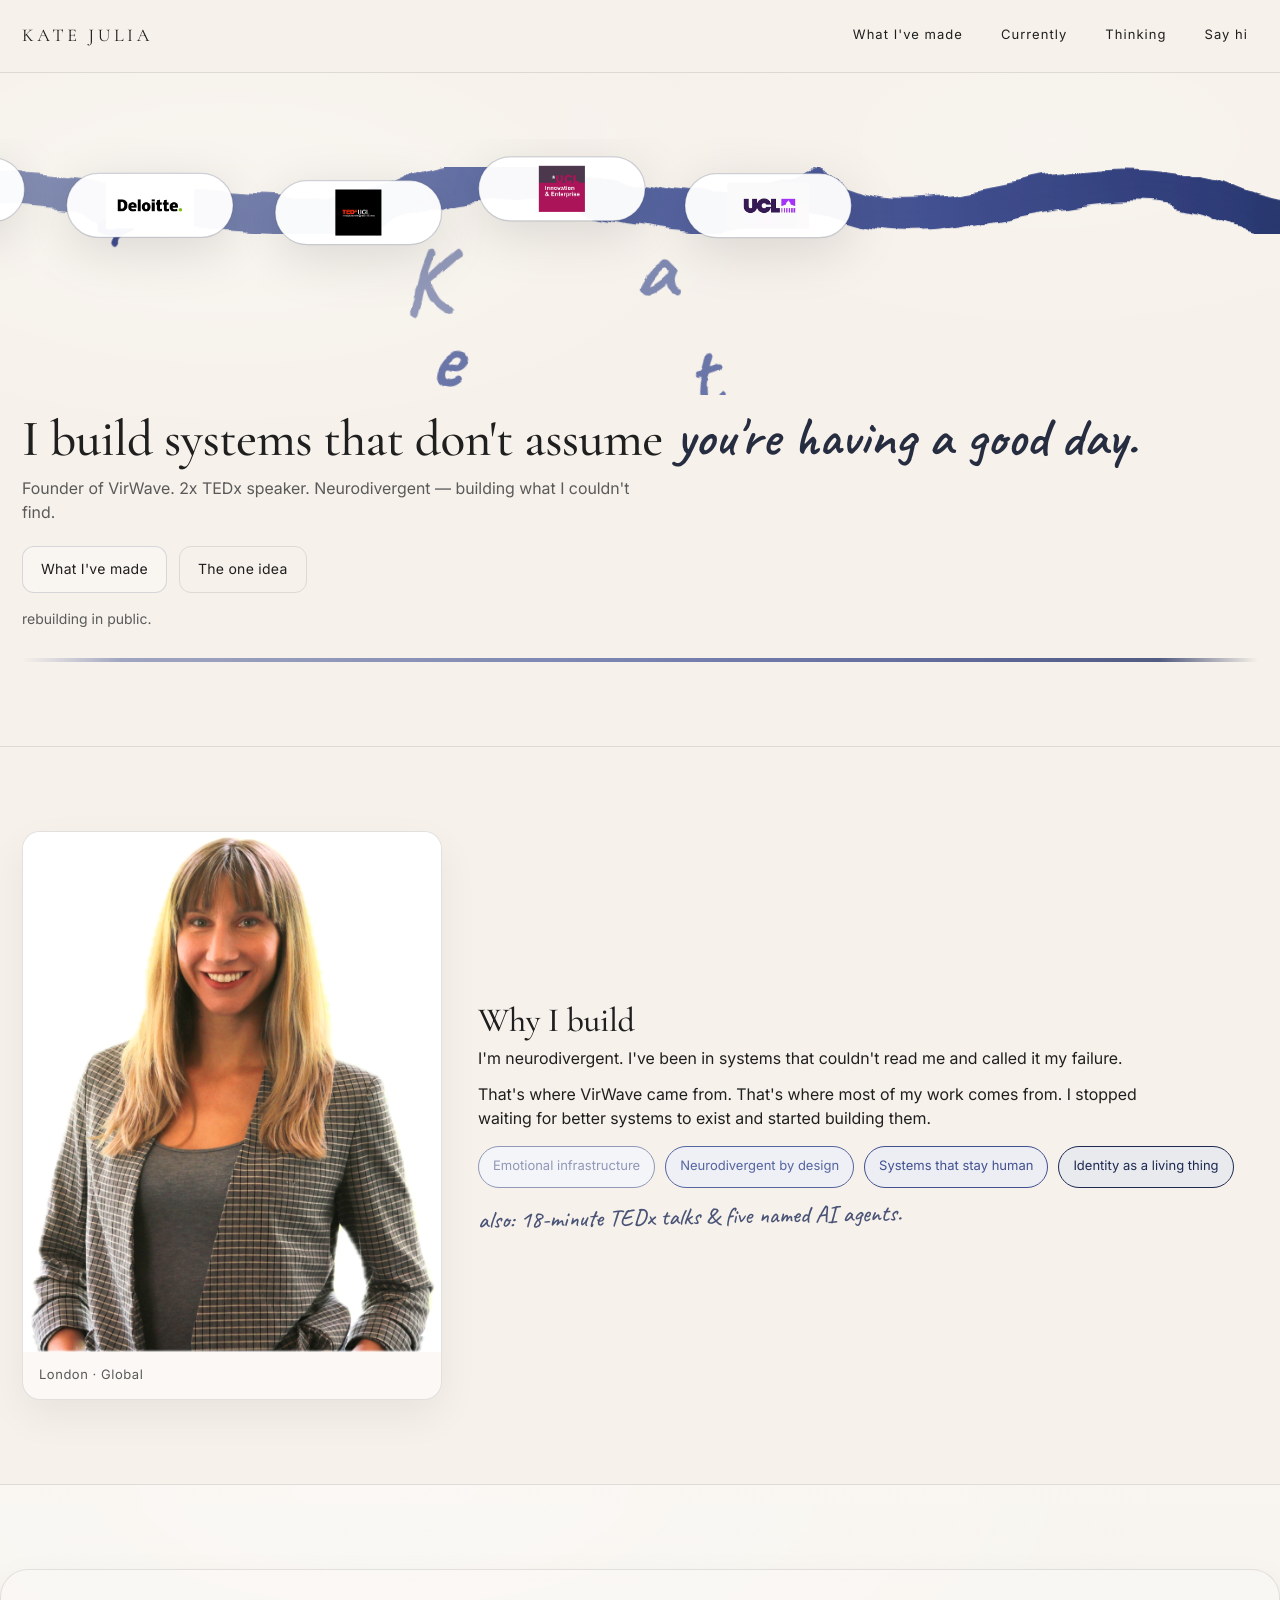
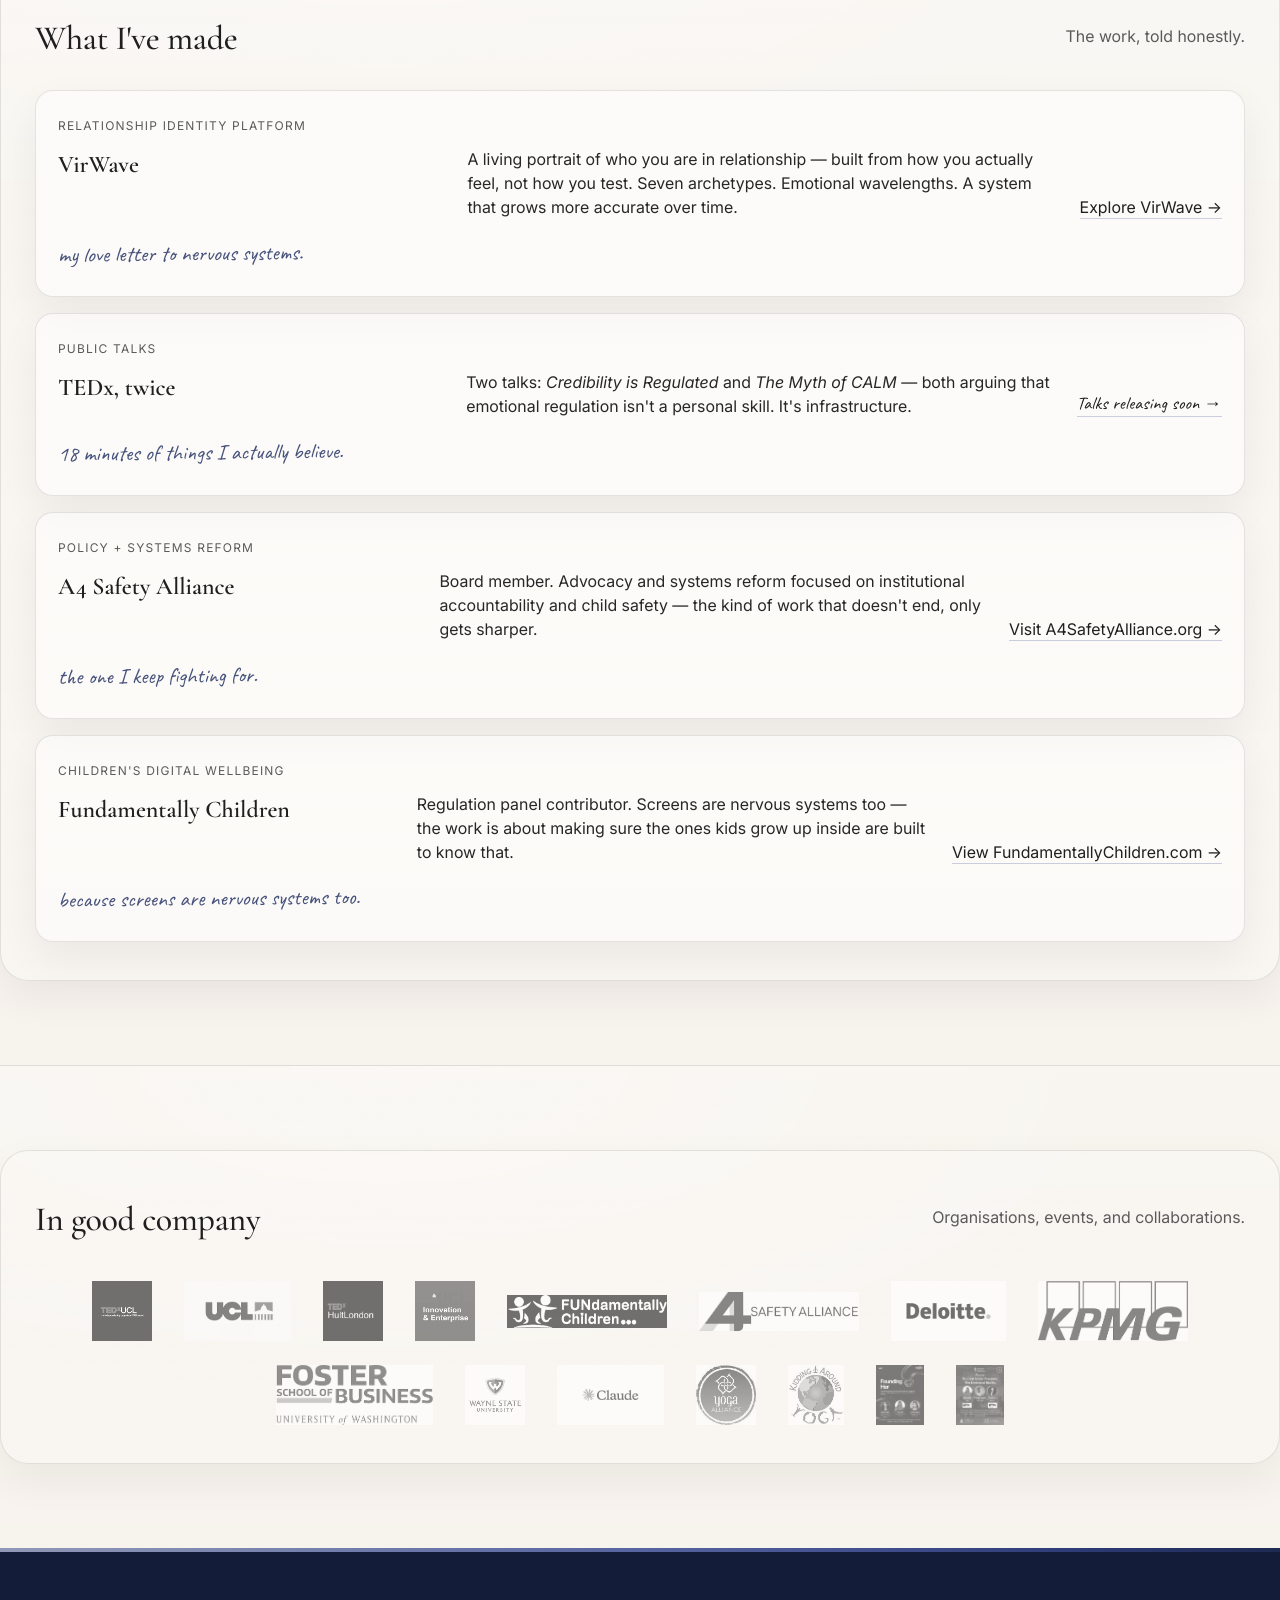
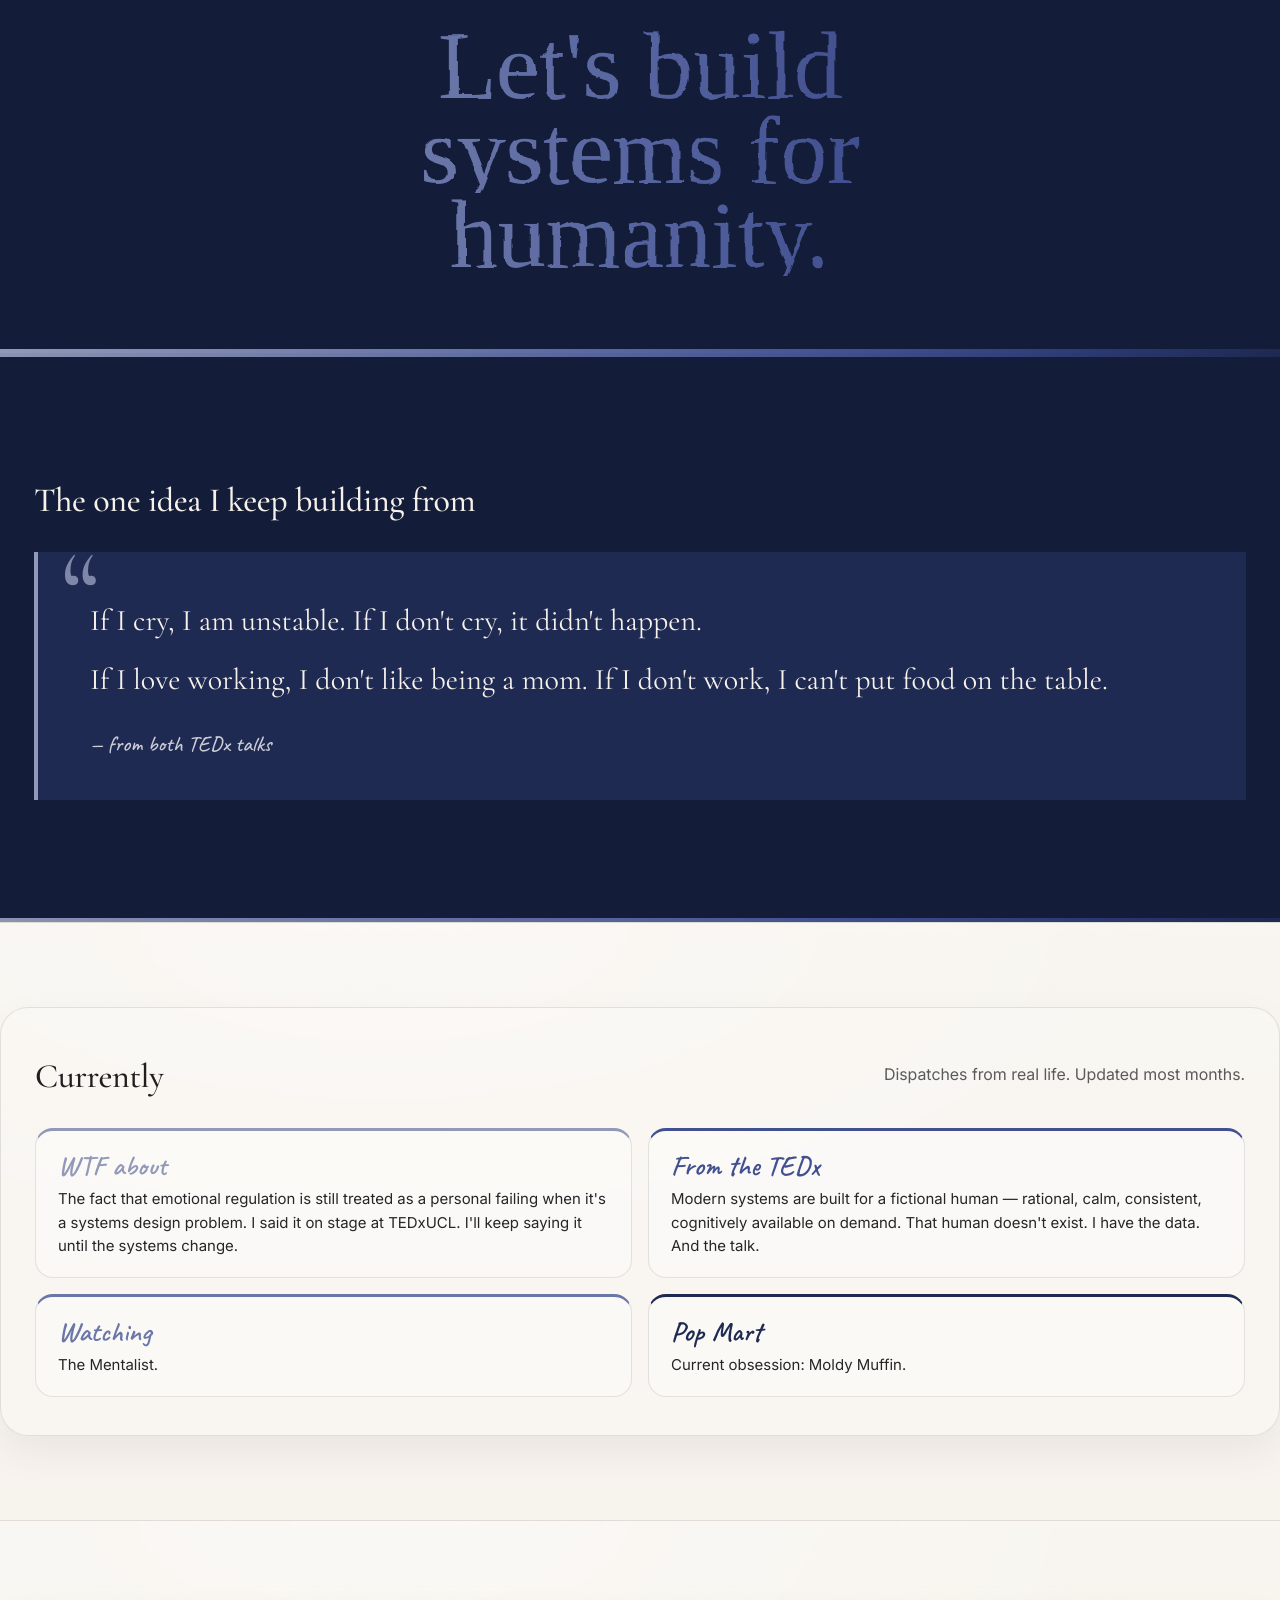
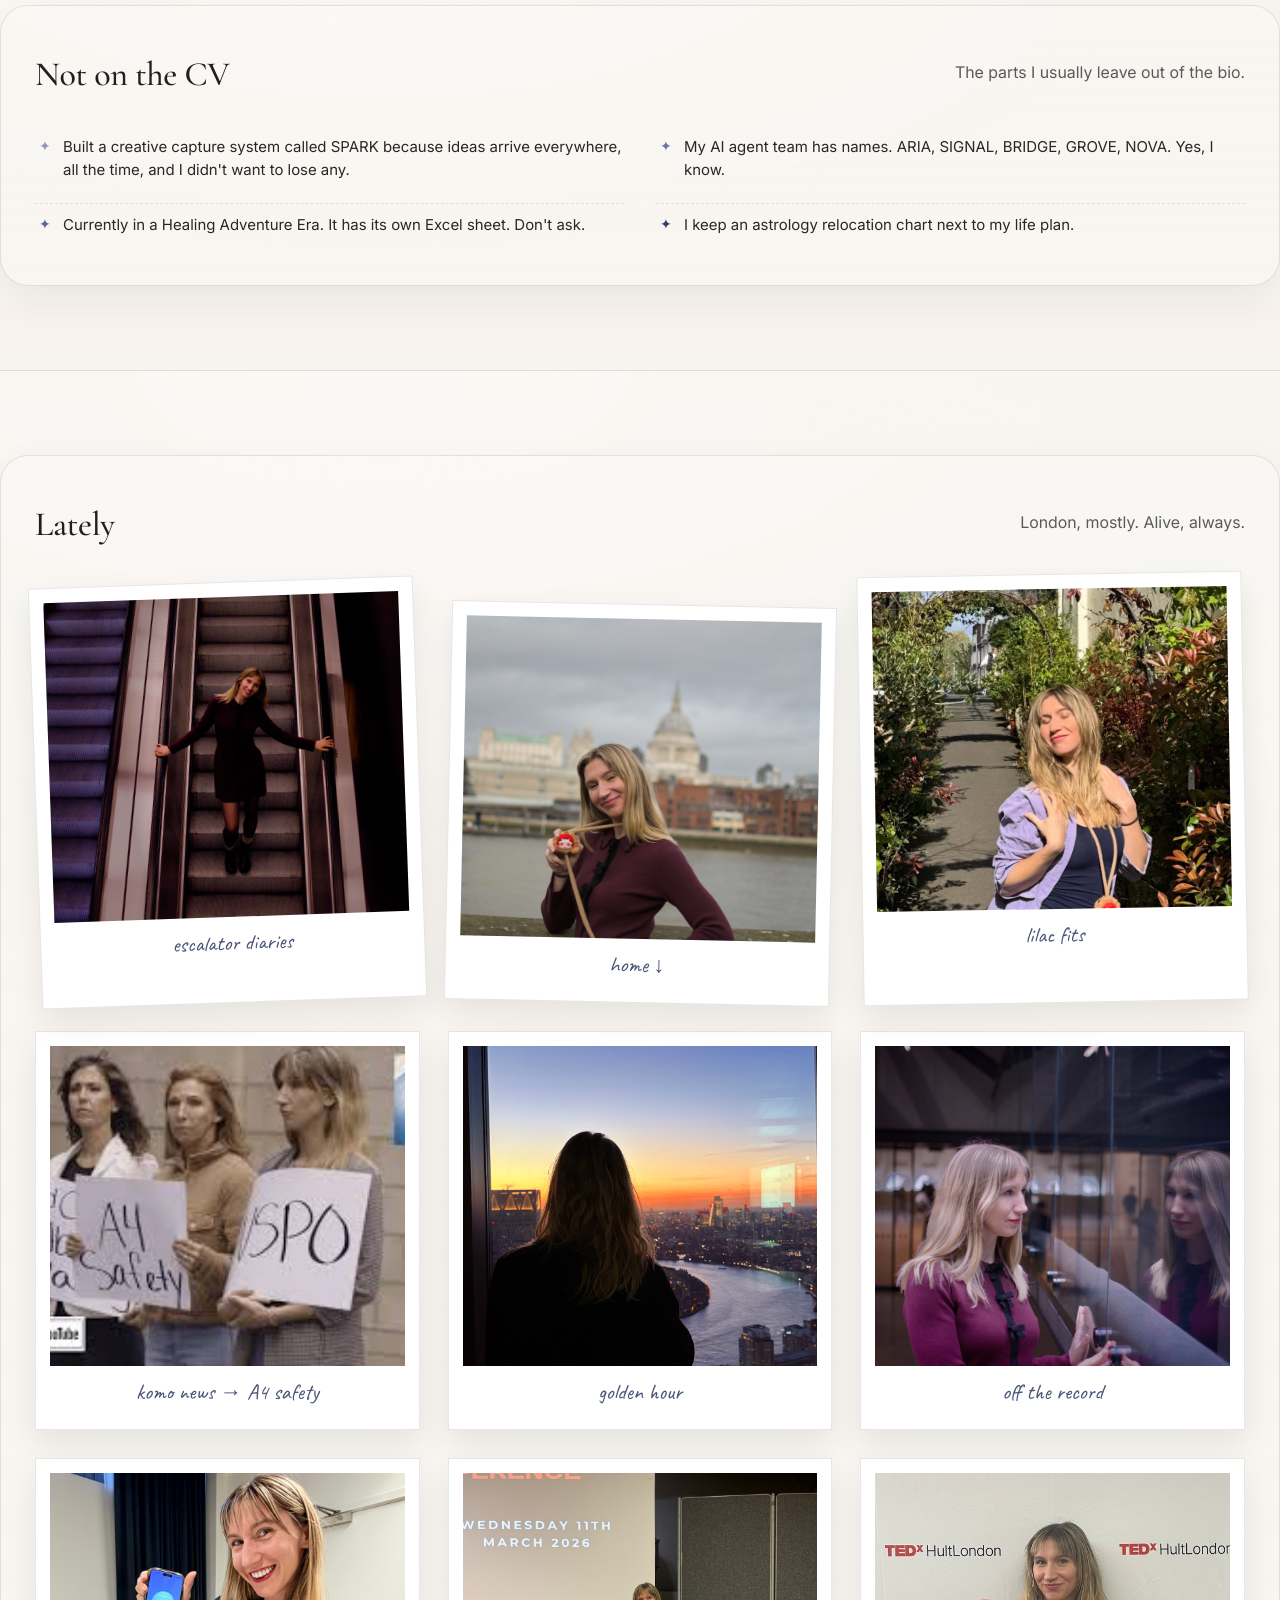
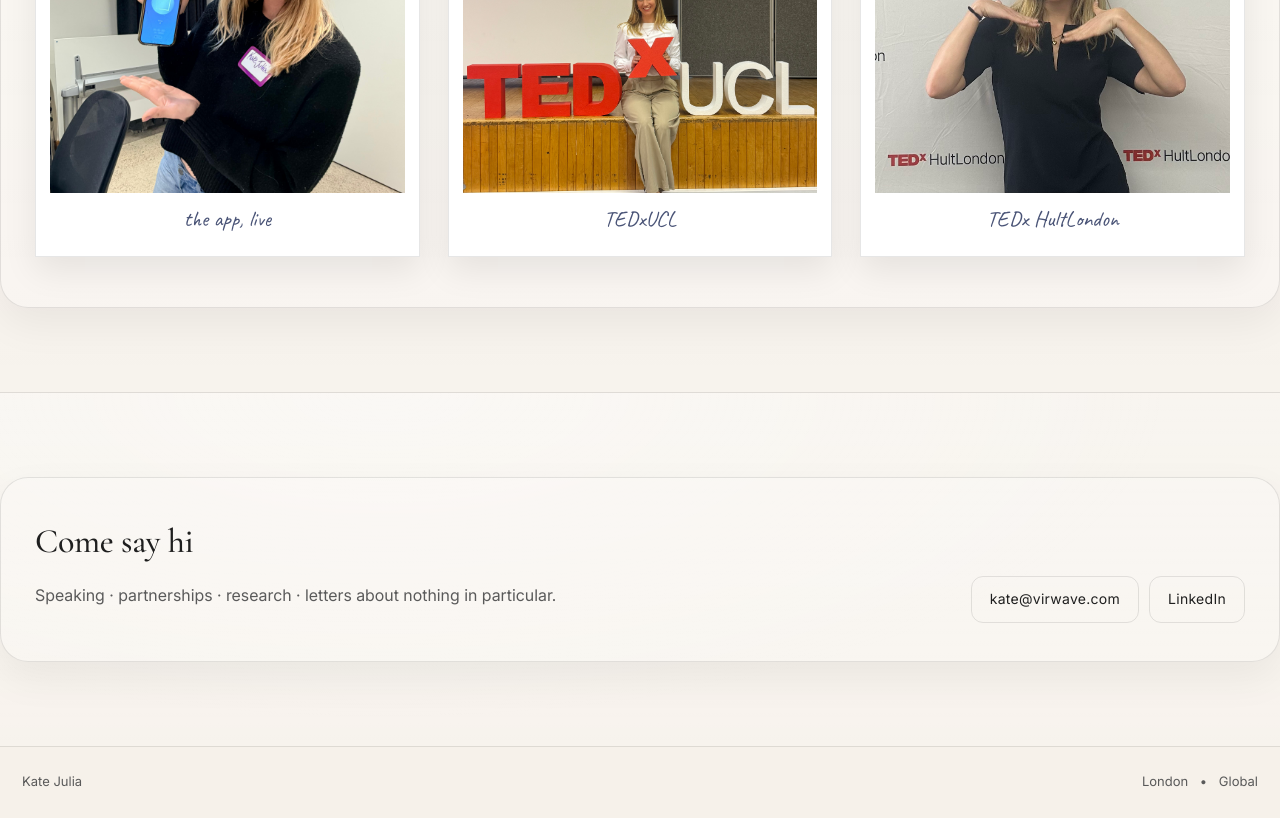
==== index.html @ d245ae5b "Add favicon and og:image for link previews - SVG favicon with K monogram in accent blue for browser " ====
<!doctype html>
<html lang="en">
  <head>
    <meta charset="UTF-8" />
    <meta name="viewport" content="width=device-width, initial-scale=1" />
    <title>Kate Julia</title>
    <meta
      name="description"
      content="Founder of VirWave. 2x TEDx speaker. Neurodivergent — building emotional infrastructure for systems that weren't designed for real humans."
    />

    <link rel="icon" href="./assets/favicon.svg" type="image/svg+xml" />
    <link rel="apple-touch-icon" href="./assets/kate_profile.png" />

    <!-- Social share -->
    <meta property="og:title" content="Kate Julia" />
    <meta
      property="og:description"
      content="I build systems that don't assume you're having a good day."
    />
    <meta property="og:type" content="website" />
    <meta property="og:url" content="https://katejulia.com" />
    <meta property="og:image" content="https://katejulia.com/assets/kate_profile.png" />
    <meta property="og:image:width" content="900" />
    <meta property="og:image:height" content="1200" />
    <meta name="twitter:card" content="summary_large_image" />
    <meta name="twitter:image" content="https://katejulia.com/assets/kate_profile.png" />

    <link rel="stylesheet" href="./styles.css" />

    <link rel="preconnect" href="https://fonts.googleapis.com" />
    <link rel="preconnect" href="https://fonts.gstatic.com" crossorigin />
    <link
      href="https://fonts.googleapis.com/css2?family=Cormorant+Garamond:wght@400;500;600&family=Inter:wght@300;400;500&family=Caveat:wght@500;600;700&family=Permanent+Marker&display=swap"
      rel="stylesheet"
    />
  </head>

  <body>
    <a class="skip-link" href="#main">Skip to content</a>

    <header class="site-header">
      <div class="container header-inner">
        <div class="brand">
          <a href="#top" class="brand-link" aria-label="Back to top">KATE JULIA</a>
        </div>

        <nav class="nav" aria-label="Primary">
          <a href="#work">What I've made</a>
          <a href="#currently">Currently</a>
          <a href="#thinking">Thinking</a>
          <a href="#contact">Say hi</a>
        </nav>
      </div>
    </header>

    <main id="main">
      <!-- HERO -->
      <section id="top" class="section hero">
        <div class="signature-stage" aria-hidden="true" data-signature></div>

        <div class="container hero-inner">
          <div class="hero-copy">
            <h1 class="hero-title">
              I build systems that don't assume
              <em>you're having a good day.</em>
            </h1>
            <p class="hero-subtitle">
              Founder of VirWave. 2x TEDx speaker. Neurodivergent —
              building what I couldn't find.
            </p>

            <div class="hero-actions">
              <a class="btn" href="#work">What I've made</a>
              <a class="btn btn-ghost" href="#thinking">The one idea</a>
            </div>

            <p class="hero-note">
              rebuilding in public.
            </p>
          </div>

          <div class="hero-rule" aria-hidden="true"></div>
        </div>
      </section>

      <!-- ORIGIN + PHOTO -->
      <section class="section origin" aria-labelledby="origin-title">
        <div class="container origin-grid">
          <div class="portrait-pair">
            <figure class="portrait-card">
              <img
                src="./assets/kate_profile.png"
                alt="Portrait of Kate Julia"
                class="portrait"
                loading="lazy"
              />
              <figcaption class="portrait-caption">London · Global</figcaption>
            </figure>

          </div>

          <div class="origin-copy">
            <h2 id="origin-title" class="section-title">Why I build</h2>
            <p class="lead">
              I'm neurodivergent. I've been in systems that couldn't read me
              and called it my failure.
            </p>
            <p class="lead">
              That's where VirWave came from. That's where most of my work
              comes from. I stopped waiting for better systems to exist
              and started building them.
            </p>

            <div class="micro-pillars" aria-label="Themes">
              <span class="pill">Emotional infrastructure</span>
              <span class="pill">Neurodivergent by design</span>
              <span class="pill">Systems that stay human</span>
              <span class="pill">Identity as a living thing</span>
            </div>

            <p class="handnote origin-handnote">
              also: 18-minute TEDx talks &amp; five named AI agents.
            </p>
          </div>
        </div>
      </section>

      <!-- SELECTED WORK -->
      <section id="work" class="section work wide-band" aria-labelledby="work-title">
        <div class="container">
          <div class="section-head">
            <h2 id="work-title" class="section-title">What I've made</h2>
            <p class="muted">The work, told honestly.</p>
          </div>

          <div class="card-grid">
            <article class="card">
              <div class="card-eyebrow">Relationship Identity Platform</div>
              <h3 class="card-title">VirWave</h3>
              <p class="card-text">
                A living portrait of who you are in relationship — built
                from how you actually feel, not how you test. Seven
                archetypes. Emotional wavelengths. A system that grows
                more accurate over time.
              </p>
              <div class="card-actions">
                <a class="link" href="https://virwave.com" target="_blank" rel="noopener noreferrer">Explore VirWave →</a>
              </div>
              <span class="card-handnote">my love letter to nervous systems.</span>
            </article>

            <article class="card">
              <div class="card-eyebrow">Public Talks</div>
              <h3 class="card-title">TEDx, twice</h3>
              <p class="card-text">
                Two talks: <em>Credibility is Regulated</em> and
                <em>The Myth of CALM</em> — both arguing that emotional
                regulation isn't a personal skill. It's infrastructure.
              </p>
              <div class="card-actions">
                <span class="link link-pending" aria-disabled="true">Talks releasing soon →</span>
              </div>
              <span class="card-handnote">18 minutes of things I actually believe.</span>
            </article>

            <article class="card">
              <div class="card-eyebrow">Policy + Systems Reform</div>
              <h3 class="card-title">A4 Safety Alliance</h3>
              <p class="card-text">
                Board member. Advocacy and systems reform focused on
                institutional accountability and child safety — the kind
                of work that doesn't end, only gets sharper.
              </p>
              <div class="card-actions">
                <a class="link" href="https://a4safetyalliance.org" target="_blank" rel="noopener noreferrer">
                  Visit A4SafetyAlliance.org →
                </a>
              </div>
              <span class="card-handnote">the one I keep fighting for.</span>
            </article>

            <article class="card">
              <div class="card-eyebrow">Children's Digital Wellbeing</div>
              <h3 class="card-title">Fundamentally Children</h3>
              <p class="card-text">
                Regulation panel contributor. Screens are nervous systems
                too — the work is about making sure the ones kids grow up
                inside are built to know that.
              </p>
              <div class="card-actions">
                <a class="link" href="https://fundamentallychildren.com" target="_blank" rel="noopener noreferrer">
                  View FundamentallyChildren.com →
                </a>
              </div>
              <span class="card-handnote">because screens are nervous systems too.</span>
            </article>
          </div>
        </div>
      </section>

      <!-- LOGOS / AFFILIATIONS -->
      <section class="section logos-strip wide-band" aria-labelledby="logos-title">
        <div class="container">
          <div class="section-head">
            <h2 id="logos-title" class="section-title">In good company</h2>
            <p class="muted">Organisations, events, and collaborations.</p>
          </div>
          <div class="logo-grid">
            <img src="./assets/logos/ucltedx.png" alt="UCL TEDx" class="logo-img" loading="lazy" />
            <img src="./assets/logos/ucl.png" alt="UCL" class="logo-img" loading="lazy" />
            <img src="./assets/logos/download.jpeg" alt="TEDx HultLondon" class="logo-img" loading="lazy" />
            <img src="./assets/logos/hatchery.png" alt="UCL Hatchery" class="logo-img" loading="lazy" />
            <img src="./assets/logos/fundamentally.png" alt="Fundamentally Children" class="logo-img" loading="lazy" />
            <img src="./assets/logos/a4.png" alt="A4 Safety Alliance" class="logo-img" loading="lazy" />
            <img src="./assets/logos/deloitte.png" alt="Deloitte" class="logo-img" loading="lazy" />
            <img src="./assets/logos/kpmg.png" alt="KPMG" class="logo-img" loading="lazy" />
            <img src="./assets/logos/foster.png" alt="Foster School of Business" class="logo-img" loading="lazy" />
            <img src="./assets/logos/wayne.png" alt="Wayne State University" class="logo-img" loading="lazy" />
            <img src="./assets/logos/claude.png" alt="Claude" class="logo-img" loading="lazy" />
            <img src="./assets/logos/yogatt.jpeg" alt="Yoga Alliance" class="logo-img" loading="lazy" />
            <img src="./assets/logos/kididing.jpeg" alt="Kidding Around Yoga" class="logo-img" loading="lazy" />
            <img src="./assets/logos/foundingucl.jpeg" alt="Founding Her — UCL" class="logo-img" loading="lazy" />
            <img src="./assets/logos/tina.jpeg" alt="UCL Founder Under Pressure" class="logo-img" loading="lazy" />
          </div>
        </div>
      </section>

      <!-- GRAFFITI STATEMENT -->
      <section class="section graffiti-band" aria-label="Mission statement">
        <div class="container graffiti-inner">
          <p class="graffiti-text" data-graffiti>
            <span class="gtag">Let's build</span>
            <span class="gtag">systems for</span>
            <span class="gtag">humanity.</span>
          </p>
        </div>
      </section>

      <!-- THE THINKING -->
      <section id="thinking" class="section thinking wide-band" aria-labelledby="thinking-title">
        <div class="container">
          <div class="section-head">
            <h2 id="thinking-title" class="section-title">The one idea I keep building from</h2>
          </div>

          <blockquote class="pull-quote">
            <p>
              If I cry, I am unstable.
              If I don't cry, it didn't happen.
            </p>
            <p>
              If I love working, I don't like being a mom.
              If I don't work, I can't put food on the table.
            </p>
            <footer class="pull-attrib">— from both TEDx talks</footer>
          </blockquote>
        </div>
      </section>

      <!-- CURRENTLY -->
      <section id="currently" class="section currently wide-band" aria-labelledby="currently-title">
        <div class="container">
          <div class="section-head">
            <h2 id="currently-title" class="section-title">Currently</h2>
            <p class="muted">Dispatches from real life. Updated most months.</p>
          </div>

          <div class="currently-grid">
            <div class="currently-card">
              <div class="currently-label">WTF about</div>
              <p>The fact that emotional regulation is still treated as a personal failing when it's a systems design problem. I said it on stage at TEDxUCL. I'll keep saying it until the systems change.</p>
            </div>
            <div class="currently-card">
              <div class="currently-label">From the TEDx</div>
              <p>Modern systems are built for a fictional human — rational, calm, consistent, cognitively available on demand. That human doesn't exist. I have the data. And the talk.</p>
            </div>
            <div class="currently-card">
              <div class="currently-label">Watching</div>
              <p>The Mentalist.</p>
            </div>
            <div class="currently-card">
              <div class="currently-label">Pop Mart</div>
              <p>Current obsession: Moldy Muffin.</p>
            </div>
          </div>
        </div>
      </section>

      <!-- NOT ON THE CV -->
      <section class="section ncv wide-band" aria-labelledby="ncv-title">
        <div class="container">
          <div class="section-head">
            <h2 id="ncv-title" class="section-title">Not on the CV</h2>
            <p class="muted">The parts I usually leave out of the bio.</p>
          </div>

          <ul class="ncv-list">
            <li>Built a creative capture system called SPARK because ideas arrive everywhere, all the time, and I didn't want to lose any.</li>
            <li>My AI agent team has names. ARIA, SIGNAL, BRIDGE, GROVE, NOVA. Yes, I know.</li>
            <li>Currently in a Healing Adventure Era. It has its own Excel sheet. Don't ask.</li>
            <li>I keep an astrology relocation chart next to my life plan.</li>
          </ul>
        </div>
      </section>

      <!-- LATELY — polaroid strip.
           Each polaroid removes itself if its image file is missing.
           The whole section hides via CSS (:has) when none remain. -->
      <section class="section lately wide-band" aria-labelledby="lately-title">
        <div class="container">
          <div class="section-head">
            <h2 id="lately-title" class="section-title">Lately</h2>
            <p class="muted">London, mostly. Alive, always.</p>
          </div>

          <div class="lately-grid">
            <figure class="polaroid polaroid-1">
              <img
                src="./assets/kate_lately_1.jpg"
                alt="On an escalator, mid-step, grinning"
                loading="lazy"
                onerror="this.closest('.polaroid').remove();"
              />
              <figcaption>escalator diaries</figcaption>
            </figure>

            <figure class="polaroid polaroid-2">
              <img
                src="./assets/kate_lately_2.jpg"
                alt="On the Millennium Bridge with St Paul's behind"
                loading="lazy"
                onerror="this.closest('.polaroid').remove();"
              />
              <figcaption>home ↓</figcaption>
            </figure>

            <figure class="polaroid polaroid-3">
              <img
                src="./assets/kate_lately_3.jpg"
                alt="Under a flowering archway, arms up"
                loading="lazy"
                onerror="this.closest('.polaroid').remove();"
              />
              <figcaption>lilac fits</figcaption>
            </figure>

            <figure class="polaroid polaroid-4">
              <img
                src="./assets/logos/a4safety.jpeg"
                alt="KOMO News coverage of A4 Safety Alliance"
                loading="lazy"
              />
              <figcaption>komo news → A4 safety</figcaption>
            </figure>

            <figure class="polaroid polaroid-5">
              <img
                src="./assets/kate_lately_4.jpg"
                alt="Silhouette against a city skyline at golden hour"
                loading="lazy"
              />
              <figcaption>golden hour</figcaption>
            </figure>

            <figure class="polaroid polaroid-6">
              <img
                src="./assets/kate_candid.jpg"
                alt="Candid portrait of Kate Julia at a gallery"
                loading="lazy"
              />
              <figcaption>off the record</figcaption>
            </figure>

            <figure class="polaroid polaroid-7">
              <img
                src="./assets/kate_virwave.jpg"
                alt="Kate demonstrating the VirWave app"
                loading="lazy"
              />
              <figcaption>the app, live</figcaption>
            </figure>

            <figure class="polaroid polaroid-8">
              <img
                src="./assets/kate_tedx_ucl.jpg"
                alt="Kate on stage at TEDxUCL"
                loading="lazy"
              />
              <figcaption>TEDxUCL</figcaption>
            </figure>

            <figure class="polaroid polaroid-9">
              <img
                src="./assets/kate_tedx_hult.jpg"
                alt="Kate at TEDx HultLondon"
                loading="lazy"
              />
              <figcaption>TEDx HultLondon</figcaption>
            </figure>
          </div>
        </div>
      </section>

      <!-- CONTACT -->
      <section id="contact" class="section contact wide-band" aria-labelledby="contact-title">
        <div class="container contact-inner">
          <div>
            <h2 id="contact-title" class="section-title">Come say hi</h2>
            <p class="muted">Speaking · partnerships · research · letters about nothing in particular.</p>
          </div>

          <div class="contact-actions">
            <a class="btn btn-ghost" href="mailto:kate@virwave.com">kate@virwave.com</a>
            <a class="btn btn-ghost" href="https://www.linkedin.com/in/kate-julia/" target="_blank" rel="noopener noreferrer">LinkedIn</a>
          </div>
        </div>
      </section>

      <footer class="site-footer">
        <div class="container footer-inner">
          <div class="footer-left">Kate Julia</div>
          <div class="footer-right">
            <span>London</span>
            <span class="dot" aria-hidden="true">•</span>
            <span>Global</span>
          </div>
        </div>
      </footer>
    </main>

    <!-- Keep at the end; script.js now handles DOMContentLoaded safely -->
    <script src="./script.js"></script>
  </body>
</html>
---- styles.css ----
:root{
  --bg: #f6f1ea;            /* cream */
  --text: #1f1f1f;          /* near-black */
  --muted: #5a5a5a;         /* warm gray */

  /* Dark canvas for the Thinking + Graffiti sections — banner midnight */
  --ink: #131C38;
  --ink-soft: #1E2A52;

  /* LINES + SURFACES */
  --line: rgba(31,31,31,.11);
  --line-strong: rgba(31,31,31,.16);

  --card: rgba(255,255,255,.52);
  --card2: rgba(255,255,255,.34);

  --shadow: 0 16px 42px rgba(0,0,0,.06);

  --accent: #3B4E8C;        /* banner slate blue — primary accent */
  --accent-soft: rgba(59, 78, 140, .14);
  --gold: rgba(100, 120, 180, .40);
  --hand: "Caveat", cursive;

  --serif: "Cormorant Garamond", serif;
  --sans: "Inter", system-ui, -apple-system, Segoe UI, Roboto, Arial, sans-serif;

  --radius: 18px;
  --section-pad: 84px;
  --focus: color-mix(in srgb, var(--accent) 48%, transparent);

  /* ------------------------------------------------------------ */
  /* Seven emotional wavelengths — pulled directly from Kate's    */
  /* LinkedIn banner gradient. Periwinkle slate → midnight navy.  */
  /* ------------------------------------------------------------ */
  --wave-1: #9198B8;   /* periwinkle — open */
  --wave-2: #7E88B0;   /* slate periwinkle */
  --wave-3: #6A76A8;   /* slate blue */
  --wave-4: #5664A0;   /* deeper slate */
  --wave-5: #425090;   /* indigo */
  --wave-6: #2E3C78;   /* deep navy */
  --wave-7: #1E2A52;   /* midnight */

  --wavelength: linear-gradient(
    90deg,
    var(--wave-1),
    var(--wave-2),
    var(--wave-3),
    var(--wave-4),
    var(--wave-5),
    var(--wave-6),
    var(--wave-7)
  );
}

*{ box-sizing: border-box; }
html{ scroll-behavior: smooth; }

body{
  margin: 0;
  overflow-x: hidden;
  background: var(--bg);
  color: var(--text);
  font-family: var(--sans);
  line-height: 1.5;
  -webkit-font-smoothing: antialiased;
  text-rendering: geometricPrecision;
}

a, button, input, select { -webkit-tap-highlight-color: transparent; }

.skip-link{
  position: absolute;
  left: -9999px;
  top: 10px;
  padding: 10px 12px;
  background: white;
  border: 1px solid var(--line-strong);
  border-radius: 10px;
}
.skip-link:focus{ left: 10px; z-index: 999; }

.container{
  max-width: 1320px;
  margin: 0 auto;
  padding: 0 22px;
}

.section{
  padding: var(--section-pad) 0;
  border-top: 1px solid var(--line);
}

/* Subtle “paper wash” behind band sections */
.wide-band{
  background:
    radial-gradient(1200px 500px at 30% 0%, rgba(255,255,255,.34), transparent 65%),
    linear-gradient(180deg, rgba(255,255,255,.28), rgba(255,255,255,.16));
}

/* Reduce the “template box” feeling: thinner border, softer fill, slightly more radius */
.wide-band .container{
  border: 1px solid var(--line);
  border-radius: calc(var(--radius) + 10px);
  background: rgba(255,255,255,.20);
  box-shadow: var(--shadow);
  padding: 38px 34px;
}

.site-header{
  position: sticky;
  top: 0;
  z-index: 50;
  background: rgba(246, 241, 234, 0.84);
  background: color-mix(in srgb, var(--bg) 84%, transparent);
  -webkit-backdrop-filter: blur(12px);
  backdrop-filter: blur(12px);
  border-bottom: 1px solid var(--line);
}

.header-inner{
  display:flex;
  align-items:center;
  justify-content:space-between;
  height: 72px;
}

.brand-link{
  font-family: var(--serif);
  letter-spacing: .20em;
  font-size: 18px;
  text-decoration: none;
  color: var(--text);
}

.nav{
  display:flex;
  gap: 18px;
  align-items:center;
}
.nav a{
  color: var(--text);
  text-decoration: none;
  font-size: 13px;                 /* slightly smaller = more luxe */
  letter-spacing: .08em;
  padding: 10px 10px;
  border-radius: 12px;
}
.nav a:hover{
  background: rgba(255,255,255,.28);
  box-shadow: 0 8px 18px rgba(0,0,0,.04);
}

.hero{
  border-top: 0;
  padding-top: 66px;
  /* add depth without “designy” */
  background:
    radial-gradient(900px 420px at 18% 20%, rgba(255,255,255,.30), transparent 62%),
    radial-gradient(900px 420px at 82% 10%, rgba(255,255,255,.18), transparent 62%);
}

.hero-inner{
  display:grid;
  grid-template-columns: 1fr;
  gap: 28px;
}

/* ---------- Signature animation ---------- */
.signature-stage{
  /* Direct child of the full-width section — no breakout trick needed. */
  width: 100%;
  margin: 0 0 14px;
}
.signature-svg{
  width: 100%;
  height: auto;
  display: block;
  /* Clip logos as they enter / exit the viewport edges. */
  overflow: hidden;
}

/* Wavelength wave — two marker strokes + roughness filter for
   a hand-drawn, rocky marker look. stroke-dasharray/offset set by JS. */
.wave-trail-thick{
  fill: none;
  stroke: url(#wavelength-grad);
  stroke-width: 28;
  stroke-linecap: round;
  stroke-linejoin: round;
  opacity: 0;
  filter: url(#marker-rough);
}
.wave-trail-thin{
  fill: none;
  stroke: url(#wavelength-grad);
  stroke-width: 8;
  stroke-linecap: round;
  stroke-linejoin: round;
  opacity: 0;
  filter: url(#marker-rough);
}
.wave-trail-thick.paint,
.wave-trail-thin.paint{
  animation:
    wave-paint var(--wave-dur, 5s) cubic-bezier(.45,0,.35,1) var(--wave-delay, .6s) forwards,
    wave-fade  .4s ease var(--wave-delay, .6s) forwards;
}
.wave-trail-thick.paint{ animation-timing-function: cubic-bezier(.38,0,.42,1); }
.wave-trail-thin.paint{  animation-timing-function: cubic-bezier(.55,0,.30,1); }
@keyframes wave-paint{ to { stroke-dashoffset: 0; } }
@keyframes wave-fade { to { opacity: 1; } }
/* thick layer sits more opaque, thin layer is the scratchy highlight */
.wave-trail-thick{ opacity: 0; }  /* set by JS */
.wave-trail-thin{  opacity: 0; }

/* "Kate Julia" — individual letter pieces, scattered from page load,
   each SMIL-animates back to its home position in script.js.
   No CSS animation needed — letters are visible from t=0 as scattered pieces. */
.letter-piece{
  font-family: "Caveat", cursive;
  font-size: 72px;
  font-weight: 700;
  /* fill set per-letter from JS (wavelength palette) */
}
@media (max-width: 680px){
  .letter-piece{ font-size: 44px; }
}

/* Chip visual styling. Motion + fade are driven by SMIL inside the SVG. */
.sig-chip .chip-bg{
  fill: rgba(255,255,255,.96);
  stroke: color-mix(in srgb, var(--line-strong) 70%, var(--gold));
  stroke-width: 1;
  filter: drop-shadow(0 10px 20px rgba(0,0,0,.12));
}

@media (max-width: 680px){
  .wave-trail{ stroke-width: 10; }
}

@media (prefers-reduced-motion: reduce){
  .wave-trail{
    stroke-dashoffset: 0 !important;
    opacity: 1 !important;
    animation: none !important;
  }
  /* Hide chips entirely in reduced-motion — the wave alone is the
     meaningful content. */
  .sig-chip{ display: none; }
}

.hero-title{
  font-family: var(--serif);
  font-weight: 500;
  font-size: clamp(36px, 4vw, 64px);
  overflow-wrap: break-word;
  line-height: 1.03;
  margin: 0 0 10px 0;
  letter-spacing: -0.01em;
}
.hero-title em{
  font-family: var(--hand);
  font-style: normal;
  font-weight: 600;
  color: color-mix(in srgb, var(--text) 70%, var(--accent));
  letter-spacing: 0;
  /* handwriting reads visually smaller, so bump it a hair */
  font-size: 1.08em;
  padding: 0 .02em;
}

.hero-subtitle{
  margin: 0 0 22px 0;
  color: var(--muted);
  font-size: 16px;
  max-width: 64ch;
}

.hero-actions{
  display:flex;
  flex-wrap:wrap;
  gap: 12px;
  margin: 12px 0 10px 0;
}

.hero-note{
  margin: 16px 0 0 0;
  color: var(--muted);
  font-size: 14px;
  max-width: 64ch;
}
.hn-inline{
  font-family: var(--hand);
  font-size: 22px;
  line-height: 1;
  color: color-mix(in srgb, var(--text) 55%, var(--accent));
  letter-spacing: 0;
  padding: 0 2px;
  vertical-align: -2px;
}

/* ---------- Handwritten notes ---------- */
.handnote{
  font-family: var(--hand);
  font-weight: 500;
  color: color-mix(in srgb, var(--muted) 45%, var(--accent));
  letter-spacing: 0;
  line-height: 1.25;
}
.origin-handnote{
  display: inline-block;
  margin: 18px 0 0 0;
  font-size: 24px;
  transform: rotate(-1deg);
  transform-origin: left center;
}
.card-handnote{
  grid-column: 1 / -1;
  font-family: var(--hand);
  font-size: 22px;
  color: color-mix(in srgb, var(--muted) 35%, var(--accent));
  letter-spacing: 0;
  margin: 10px 0 -2px 0;
  transform: rotate(-.6deg);
  transform-origin: left center;
  display: inline-block;
}

.hero-rule{
  height: 4px;
  border-radius: 4px;
  background: var(--wavelength);
  opacity: .78;
  box-shadow: 0 0 40px rgba(0,0,0,.05);
  /* soft fade at the ends so it feels like a ribbon, not a bar */
  mask-image: linear-gradient(90deg, transparent, black 8%, black 92%, transparent);
  -webkit-mask-image: linear-gradient(90deg, transparent, black 8%, black 92%, transparent);
}

/* Buttons: a little springy on hover for playfulness. */
.btn{
  display:inline-flex;
  align-items:center;
  justify-content:center;
  gap: 10px;
  padding: 12px 18px;
  border-radius: 12px;
  border: 1px solid color-mix(in srgb, var(--line) 70%, var(--gold));
  text-decoration:none;
  color: var(--text);
  background: rgba(255,255,255,.30);
  transition:
    transform .22s cubic-bezier(.34,1.4,.35,1),
    background .18s ease,
    box-shadow .18s ease,
    border-color .18s ease;
  font-size: 14px;
  letter-spacing: .02em;
}
.btn:hover{
  transform: translateY(-2px);
  background: rgba(255,255,255,.5);
  box-shadow: 0 16px 32px rgba(138,58,82,.10);
  border-color: color-mix(in srgb, var(--accent) 25%, var(--line-strong));
}
.btn:active{ transform: translateY(0px); }
.btn:focus-visible{
  outline: 2px solid var(--focus);
  outline-offset: 3px;
}

.btn-ghost{
  background: transparent;
  border: 1px solid var(--line);
}

.section-head{
  display:flex;
  align-items:flex-end;
  justify-content:space-between;
  gap: 20px;
  margin-bottom: 26px;
}

.section-title{
  font-family: var(--serif);
  font-weight: 500;
  font-size: 34px;
  margin: 0;
  letter-spacing: -0.01em;
}

.lead{
  font-size: 16px;
  max-width: 70ch;
  margin: 0 0 12px 0;
}

.muted{ color: var(--muted); }
.small{ font-size: 13px; }

.origin-grid{
  display:grid;
  grid-template-columns: 420px 1fr;
  gap: 36px;
  align-items:center;
}

.portrait-pair{
  display: grid;
  gap: 14px;
}
/* When both portraits are present, the candid tucks beside the formal. */
.portrait-pair:has(.portrait-card-candid){
  grid-template-columns: 1fr .58fr;
  align-items: start;
}
.portrait-card{
  margin: 0;
  border-radius: var(--radius);
  overflow:hidden;
  background: var(--card);
  box-shadow: var(--shadow);
  border: 1px solid var(--line);
}
.portrait-card-candid{
  transform: rotate(2deg);
  transform-origin: top left;
  margin-top: 18px;
  transition: transform .25s cubic-bezier(.22,.1,.25,1);
}
.portrait-card-candid:hover{
  transform: rotate(0deg) translateY(-2px);
}
.portrait-candid{
  height: 320px;
}
.portrait-card-candid .portrait-caption{
  font-family: var(--hand);
  font-size: 20px;
  color: color-mix(in srgb, var(--muted) 40%, var(--accent));
  letter-spacing: 0;
}

.portrait{
  width: 100%;
  height: 520px;
  object-fit: cover;
  display:block;
  filter: contrast(1.02) saturate(.98);
}

.portrait-caption{
  padding: 14px 16px;
  font-size: 13px;
  color: var(--muted);
  letter-spacing: .04em;
}

.micro-pillars{
  display:flex;
  flex-wrap:wrap;
  gap: 10px;
  margin-top: 16px;
}

.pill{
  padding: 10px 14px;
  border: 1px solid currentColor;
  border-radius: 999px;
  background: color-mix(in srgb, currentColor 10%, white);
  font-size: 13px;
  color: var(--accent);
  transition: transform .2s ease, background .2s ease;
}
.pill:hover{
  transform: translateY(-1px);
  background: color-mix(in srgb, currentColor 18%, white);
}
.micro-pillars .pill:nth-child(1){ color: var(--wave-1); }
.micro-pillars .pill:nth-child(2){ color: var(--wave-4); }
.micro-pillars .pill:nth-child(3){ color: var(--wave-5); }
.micro-pillars .pill:nth-child(4){ color: var(--wave-7); }

/* Cards: make them feel more like “paper” */
.card-grid{
  display:grid;
  grid-template-columns: 1fr;
  gap: 16px;
}

.card{
  display:grid;
  grid-template-columns: minmax(200px, .95fr) minmax(0, 1.45fr) auto;
  align-items:start;
  column-gap: 24px;
  row-gap: 10px;
  border-radius: var(--radius);
  border: 1px solid var(--line);
  background: var(--card);
  box-shadow: var(--shadow);
  padding: 26px 22px; /* slightly roomier */
  transition:
    transform .25s cubic-bezier(.22,.1,.25,1),
    box-shadow .2s ease,
    background .2s ease,
    border-color .2s ease;
}
.card:hover{
  transform: translateY(-3px) rotate(-.25deg);
  box-shadow: 0 24px 54px rgba(138,58,82,.09);
  background: rgba(255,255,255,.62);
  border-color: color-mix(in srgb, var(--accent) 18%, var(--line));
}

.card.subtle{
  background: var(--card2);
  box-shadow: none;
}
.card-eyebrow{
  grid-column: 1 / -1;
  font-size: 12px;
  letter-spacing: .10em;
  text-transform: uppercase;
  color: var(--muted);
  margin-bottom: 2px;
}
.card-title{
  font-family: var(--serif);
  font-weight: 600;
  font-size: 24px;
  margin: 0;
}
.card-text{
  margin: 0;
  color: color-mix(in srgb, var(--text) 86%, var(--muted));
}
.stat-line{
  display: block;
  margin-top: 12px;
  padding-top: 10px;
  border-top: 1px dashed color-mix(in srgb, var(--accent) 40%, var(--line));
  font-family: var(--hand);
  font-size: 20px;
  line-height: 1.2;
  color: var(--accent);
}
.link-pending{
  font-family: var(--hand);
  color: color-mix(in srgb, var(--muted) 50%, var(--accent));
  background: none;
  cursor: default;
  font-size: 18px;
  letter-spacing: .01em;
}
.card-actions{
  justify-self: end;
  align-self: end;
}
.card-photos{
  grid-column: 1 / -1;
  display: flex;
  gap: 10px;
  margin-top: 12px;
}
.card-photo-img{
  flex: 1;
  min-width: 0;
  height: 180px;
  object-fit: cover;
  object-position: top center;
  border-radius: calc(var(--radius) - 2px);
  opacity: .88;
  transition: opacity .2s ease;
}
.card-photo-img:hover{ opacity: 1; }

.link{
  text-decoration: none;
  color: var(--text);
  padding-bottom: 2px;
  background-image: linear-gradient(var(--accent), var(--accent));
  background-size: 0% 1.5px;
  background-repeat: no-repeat;
  background-position: left 100%;
  box-shadow: inset 0 -1px 0 color-mix(in srgb, var(--accent) 26%, transparent);
  transition:
    background-size .45s cubic-bezier(.22,.1,.25,1),
    color .2s ease,
    box-shadow .2s ease;
}
.link:hover{
  color: color-mix(in srgb, var(--text) 75%, var(--accent));
  background-size: 100% 1.5px;
  box-shadow: inset 0 -1px 0 transparent;
}

.events-wrap{
  display:grid;
  grid-template-columns: 1.25fr .75fr;
  gap: 16px;
  align-items:start;
}

.events-list{
  border-radius: var(--radius);
  border: 1px solid var(--line);
  overflow:hidden;
  background: rgba(255,255,255,.26);
}

.event{
  display:flex;
  justify-content:space-between;
  gap: 18px;
  padding: 18px 18px; /* a touch more padding */
  border-top: 1px solid var(--line);
}
.event:first-child{ border-top: 0; }

.event-title{
  font-family: var(--serif);
  font-size: 20px;
  margin-bottom: 2px;
}

.event-meta{
  font-size: 13px;
  color: var(--muted);
}

.event-right{
  display:flex;
  flex-direction:column;
  align-items:flex-end;
  gap: 8px;
}

.event-date{
  font-size: 13px;
  color: var(--muted);
}

.event-link{
  text-decoration:none;
  color: var(--text);
  font-size: 13px;
  border-bottom: 1px solid var(--line);
}
.event-link:hover{
  border-bottom-color: var(--accent);
  color: color-mix(in srgb, var(--text) 80%, var(--accent));
}

.quote-block{
  border-radius: var(--radius);
  border: 1px solid var(--line);
  background: rgba(255,255,255,.24);
  padding: 22px 18px;
}
.quote{
  font-family: var(--serif);
  font-size: 28px;
  margin: 0 0 10px 0;
}

.signup-grid{
  display:grid;
  grid-template-columns: 1fr 1fr;
  gap: 16px;
}

.form{
  border-radius: var(--radius);
  border: 1px solid var(--line);
  background: rgba(255,255,255,.26);
  padding: 22px 18px;
}

.field{
  display:flex;
  flex-direction:column;
  gap: 8px;
  margin-bottom: 14px;
}

.label{
  font-size: 13px;
  color: var(--muted);
}

input, select{
  width: 100%;
  padding: 12px 12px;
  border-radius: 12px;
  border: 1px solid var(--line);
  background: rgba(255,255,255,.52);
  font: inherit;
  color: var(--text);
}
input:focus, select:focus{
  outline: 2px solid var(--focus);
  outline-offset: 2px;
}

.list{
  margin: 10px 0 0 18px;
  padding: 0;
  color: var(--muted);
}
details summary{
  cursor: pointer;
  margin-top: 10px;
}

.chips{
  display:grid;
  grid-template-columns: repeat(4, minmax(0, 1fr));
  gap: 10px;
}

.chip{
  border-radius: 999px;
  border: 1px solid var(--line);
  background: rgba(255,255,255,.22);
  padding: 14px 14px;
  text-align:center;
  font-size: 13px;
  letter-spacing: .02em;
  transition: background .14s ease, transform .12s ease;
}
.chip:hover{
  background: rgba(255,255,255,.32);
  transform: translateY(-1px);
}

.contact-inner{
  display:flex;
  align-items:flex-end;
  justify-content:space-between;
  gap: 16px;
}
.contact-actions{
  display:flex;
  gap: 10px;
  flex-wrap:wrap;
}

.site-footer{
  padding: 26px 0;
  border-top: 1px solid var(--line);
}

.footer-inner{
  display:flex;
  justify-content:space-between;
  gap: 12px;
  color: var(--muted);
  font-size: 13px;
}
.dot{ margin: 0 8px; }

/* ---------- Currently ---------- */
.currently-grid{
  display:grid;
  grid-template-columns: repeat(2, 1fr);
  gap: 16px;
}
.currently-card{
  border: 1px solid var(--line);
  border-radius: var(--radius);
  background: rgba(255,255,255,.38);
  padding: 22px 22px 20px;
  transition:
    transform .22s cubic-bezier(.22,.1,.25,1),
    background .2s ease,
    border-color .2s ease,
    box-shadow .2s ease;
}
.currently-card:hover{
  transform: translateY(-2px) rotate(.35deg);
  background: rgba(255,255,255,.58);
  border-color: color-mix(in srgb, var(--accent) 18%, var(--line));
  box-shadow: 0 16px 34px rgba(138,58,82,.07);
}
.currently-label{
  font-family: var(--hand);
  font-weight: 600;
  font-size: 28px;
  color: var(--accent);
  line-height: 1;
  margin-bottom: 6px;
}
.currently-card:nth-child(1) .currently-label{ color: var(--wave-1); }
.currently-card:nth-child(2) .currently-label{ color: var(--wave-5); }
.currently-card:nth-child(3) .currently-label{ color: var(--wave-3); }
.currently-card:nth-child(4) .currently-label{ color: var(--wave-7); }
.currently-card{
  border-top: 3px solid transparent;
}
.currently-card:nth-child(1){ border-top-color: var(--wave-1); }
.currently-card:nth-child(2){ border-top-color: var(--wave-5); }
.currently-card:nth-child(3){ border-top-color: var(--wave-3); }
.currently-card:nth-child(4){ border-top-color: var(--wave-7); }
.currently-card p{
  margin: 0;
  color: color-mix(in srgb, var(--text) 88%, var(--muted));
  font-size: 15px;
  line-height: 1.55;
}
.currently-card em{
  font-family: var(--serif);
  font-style: italic;
  font-weight: 500;
}

/* ---------- Lately (polaroid strip) ---------- */
.lately-grid{
  display:grid;
  grid-template-columns: repeat(3, 1fr);
  gap: 28px;
  padding: 6px 0 12px;
}
.polaroid{
  margin: 0;
  background: #fff;
  padding: 14px 14px 20px;
  border: 1px solid var(--line);
  box-shadow: 0 14px 32px rgba(0,0,0,.08);
  transition:
    transform .3s cubic-bezier(.22,.1,.25,1),
    box-shadow .3s ease;
}
.polaroid img{
  width: 100%;
  height: 320px;
  object-fit: cover;
  display: block;
}
.polaroid figcaption{
  font-family: var(--hand);
  font-size: 22px;
  color: color-mix(in srgb, var(--muted) 45%, var(--accent));
  margin-top: 10px;
  text-align: center;
  letter-spacing: 0;
}
.polaroid-1{ transform: rotate(-2deg); }
.polaroid-2{ transform: rotate(1.2deg); margin-top: 22px; }
.polaroid-3{ transform: rotate(-1deg); margin-top: -8px; }

.polaroid:hover{
  transform: rotate(0) translateY(-4px);
  box-shadow: 0 22px 44px rgba(138,58,82,.14);
}

/* If every polaroid fails to load, hide the whole section. */
.lately:not(:has(.polaroid)){ display: none; }

/* ---------- Not on the CV ---------- */
.ncv-list{
  list-style: none;
  margin: 0;
  padding: 0;
  display:grid;
  grid-template-columns: repeat(2, 1fr);
  column-gap: 32px;
  row-gap: 12px;
}
.ncv-list li{
  position: relative;
  padding: 10px 2px 10px 28px;
  font-size: 15px;
  color: color-mix(in srgb, var(--text) 86%, var(--muted));
  border-top: 1px dashed var(--line);
}
.ncv-list li:nth-child(1),
.ncv-list li:nth-child(2){ border-top: 0; }
.ncv-list li::before{
  content: "✦";
  position: absolute;
  left: 4px;
  top: 10px;
  color: var(--accent);
  font-size: 14px;
}
.ncv-list li:nth-child(1)::before{ color: var(--wave-1); }
.ncv-list li:nth-child(2)::before{ color: var(--wave-3); }
.ncv-list li:nth-child(3)::before{ color: var(--wave-4); }
.ncv-list li:nth-child(4)::before{ color: var(--wave-6); }
.ncv-list li:nth-child(5)::before{ color: var(--wave-7); }
.ncv-list li:nth-child(6)::before{ color: var(--wave-2); }

/* ---------------------------------------------------------------- */
/* Logos / Affiliations strip.                                       */
/* ---------------------------------------------------------------- */
.logo-grid{
  display: flex;
  flex-wrap: wrap;
  gap: 24px 32px;
  align-items: center;
  justify-content: center;
  margin-top: 36px;
}
.logo-img{
  height: 60px;
  width: auto;
  max-width: 160px;
  object-fit: contain;
  filter: grayscale(1) opacity(.55);
  transition: filter .25s ease;
}
.logo-img:hover{
  filter: grayscale(0) opacity(1);
}

@media (max-width: 980px){
  :root{ --section-pad: 74px; }
  .wide-band .container{ padding: 26px 22px; }
  .origin-grid{ grid-template-columns: 1fr; }
  .portrait{ height: 460px; }
  .portrait-pair:has(.portrait-card-candid){ grid-template-columns: 1fr; }
  .portrait-candid{ height: 280px; }
  .portrait-card-candid{ transform: rotate(1deg); margin-top: 0; }
  .card{
    grid-template-columns: 1fr;
    row-gap: 12px;
  }
  .card-actions{ justify-self: start; }
  .events-wrap{ grid-template-columns: 1fr; }
  .signup-grid{ grid-template-columns: 1fr; }
  .chips{ grid-template-columns: 1fr 1fr; }
  .currently-grid{ grid-template-columns: 1fr; }
  .ncv-list{ grid-template-columns: 1fr; }
  .lately-grid{ grid-template-columns: 1fr; gap: 32px; }
  .polaroid-1, .polaroid-2, .polaroid-3{ transform: rotate(-.5deg); margin-top: 0; }
  .polaroid img{ height: 360px; }
  .ncv-list li:nth-child(2){ border-top: 1px dashed var(--line); }
  .section-head{ flex-direction:column; align-items:flex-start; }
  .contact-inner{ flex-direction:column; align-items:flex-start; }
  .pull-quote{ font-size: 22px; padding: 28px 22px; }
  .pull-quote::before{ font-size: 64px; top: -10px; left: 8px; }
}

/* ---------------------------------------------------------------- */
/* Graffiti band — spray-painted mission statement.                  */
/* ---------------------------------------------------------------- */
.graffiti-band{
  background: var(--ink);
  border-top: 0;
  border-bottom: 0;
  overflow: hidden;
  position: relative;
  padding: calc(var(--section-pad) * .9) 0;
}
.graffiti-band::before,
.graffiti-band::after{
  content: "";
  position: absolute;
  left: 0; right: 0;
  height: 4px;
  background: var(--wavelength);
}
.graffiti-band::before{ top: 0; }
.graffiti-band::after { bottom: 0; }
.graffiti-inner{
  background: transparent !important;
  border: 0 !important;
  box-shadow: none !important;
  text-align: center;
}
.graffiti-text{
  margin: 0;
  line-height: 0.88;
}
.gtag{
  display: block;
  font-family: "Permanent Marker", cursive;
  font-size: clamp(56px, 7.5vw, 128px);
  /* wavelength gradient on each line */
  background: var(--wavelength);
  -webkit-background-clip: text;
  background-clip: text;
  -webkit-text-fill-color: transparent;
  /* spray filter applied per-element */
  filter: url(#spray-rough);
  /* pre-spray state */
  opacity: 0;
  transform: scale(1.08) translateY(10px);
  transition:
    opacity .55s ease,
    transform .55s cubic-bezier(.22,.1,.25,1),
    filter .5s ease;
  will-change: opacity, transform, filter;
}
.gtag.sprayed{
  opacity: 1;
  transform: scale(1) translateY(0);
  filter: url(#spray-rough);     /* keep texture once visible */
}
.gtag:nth-child(1){ transition-delay: 0s; }
.gtag:nth-child(2){ transition-delay: .18s; }
.gtag:nth-child(3){ transition-delay: .36s; }

/* ---------------------------------------------------------------- */
/* The Thinking — the philosophical heart. Goes dark on purpose.     */
/* ---------------------------------------------------------------- */
.thinking{
  background: var(--ink);
  color: #f6f1ea;
  border-top: 0;
  position: relative;
}
.thinking::before{
  content: "";
  position: absolute;
  top: 0;
  left: 0;
  right: 0;
  height: 4px;
  background: var(--wavelength);
  opacity: .95;
}
.thinking::after{
  content: "";
  position: absolute;
  bottom: 0;
  left: 0;
  right: 0;
  height: 4px;
  background: var(--wavelength);
  opacity: .95;
}
.thinking .container{
  background: transparent;
  border: 0;
  box-shadow: none;
}
.thinking .section-title{
  color: #f6f1ea;
}
.thinking .muted{
  color: color-mix(in srgb, #f6f1ea 65%, transparent);
}
.pull-quote{
  position: relative;
  margin: 0;
  padding: 48px 52px 40px;
  font-family: var(--serif);
  font-weight: 400;
  font-size: 30px;
  line-height: 1.42;
  color: #f6f1ea;
  border-left: 4px solid transparent;
  border-image: var(--wavelength) 1;
  border-image-slice: 1;
  background: var(--ink-soft);
  border-radius: 0;
}
.pull-quote::before{
  content: "“";
  position: absolute;
  top: -18px;
  left: 22px;
  font-family: var(--serif);
  font-size: 120px;
  line-height: 1;
  color: var(--wave-1);
  opacity: .85;
  pointer-events: none;
}
.pull-quote p{
  margin: 0 0 16px 0;
}
.pull-quote p:last-of-type{ margin-bottom: 0; }
.pull-quote p strong{
  font-weight: 500;
  color: var(--wave-3);
  letter-spacing: .01em;
}
.pull-quote p em{
  font-style: italic;
  color: var(--wave-1);
}
.pull-attrib{
  display: block;
  margin-top: 28px;
  font-family: var(--hand);
  font-size: 22px;
  color: color-mix(in srgb, #f6f1ea 70%, var(--wave-3));
  font-weight: 500;
}
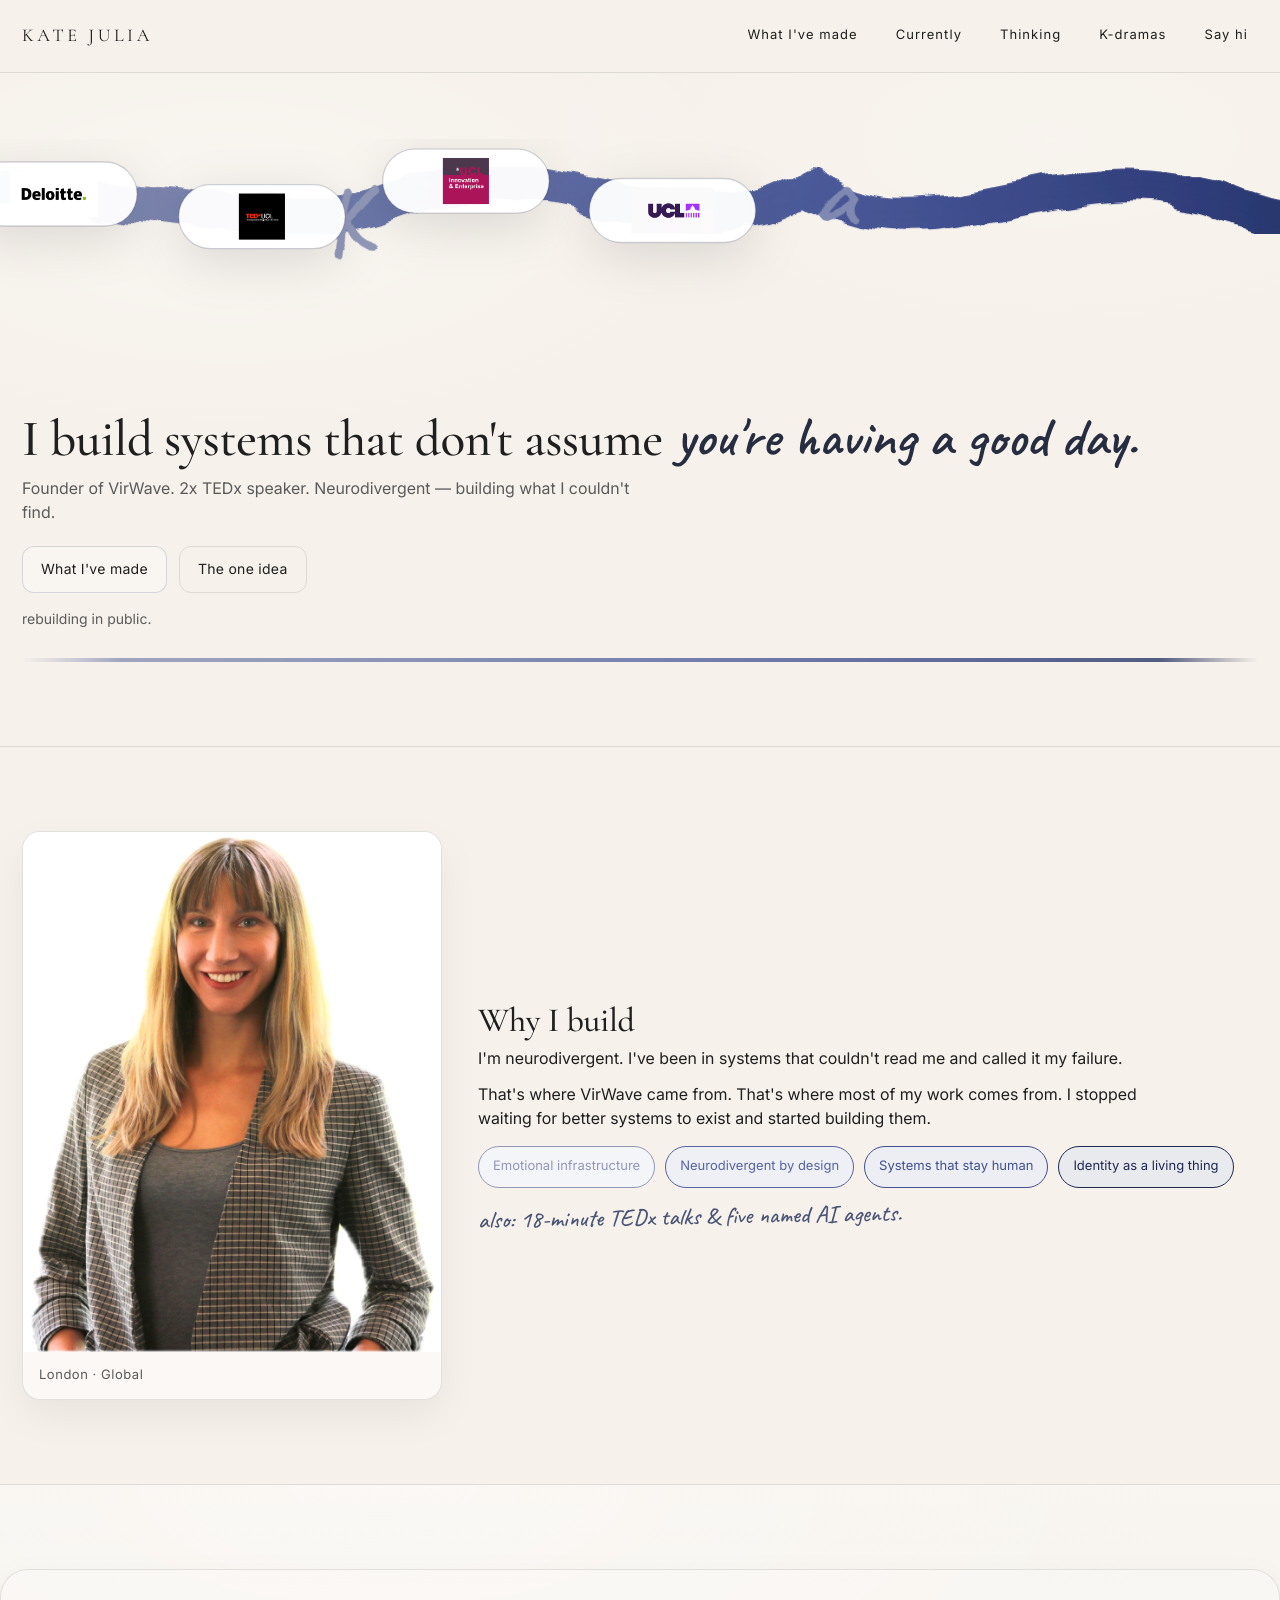
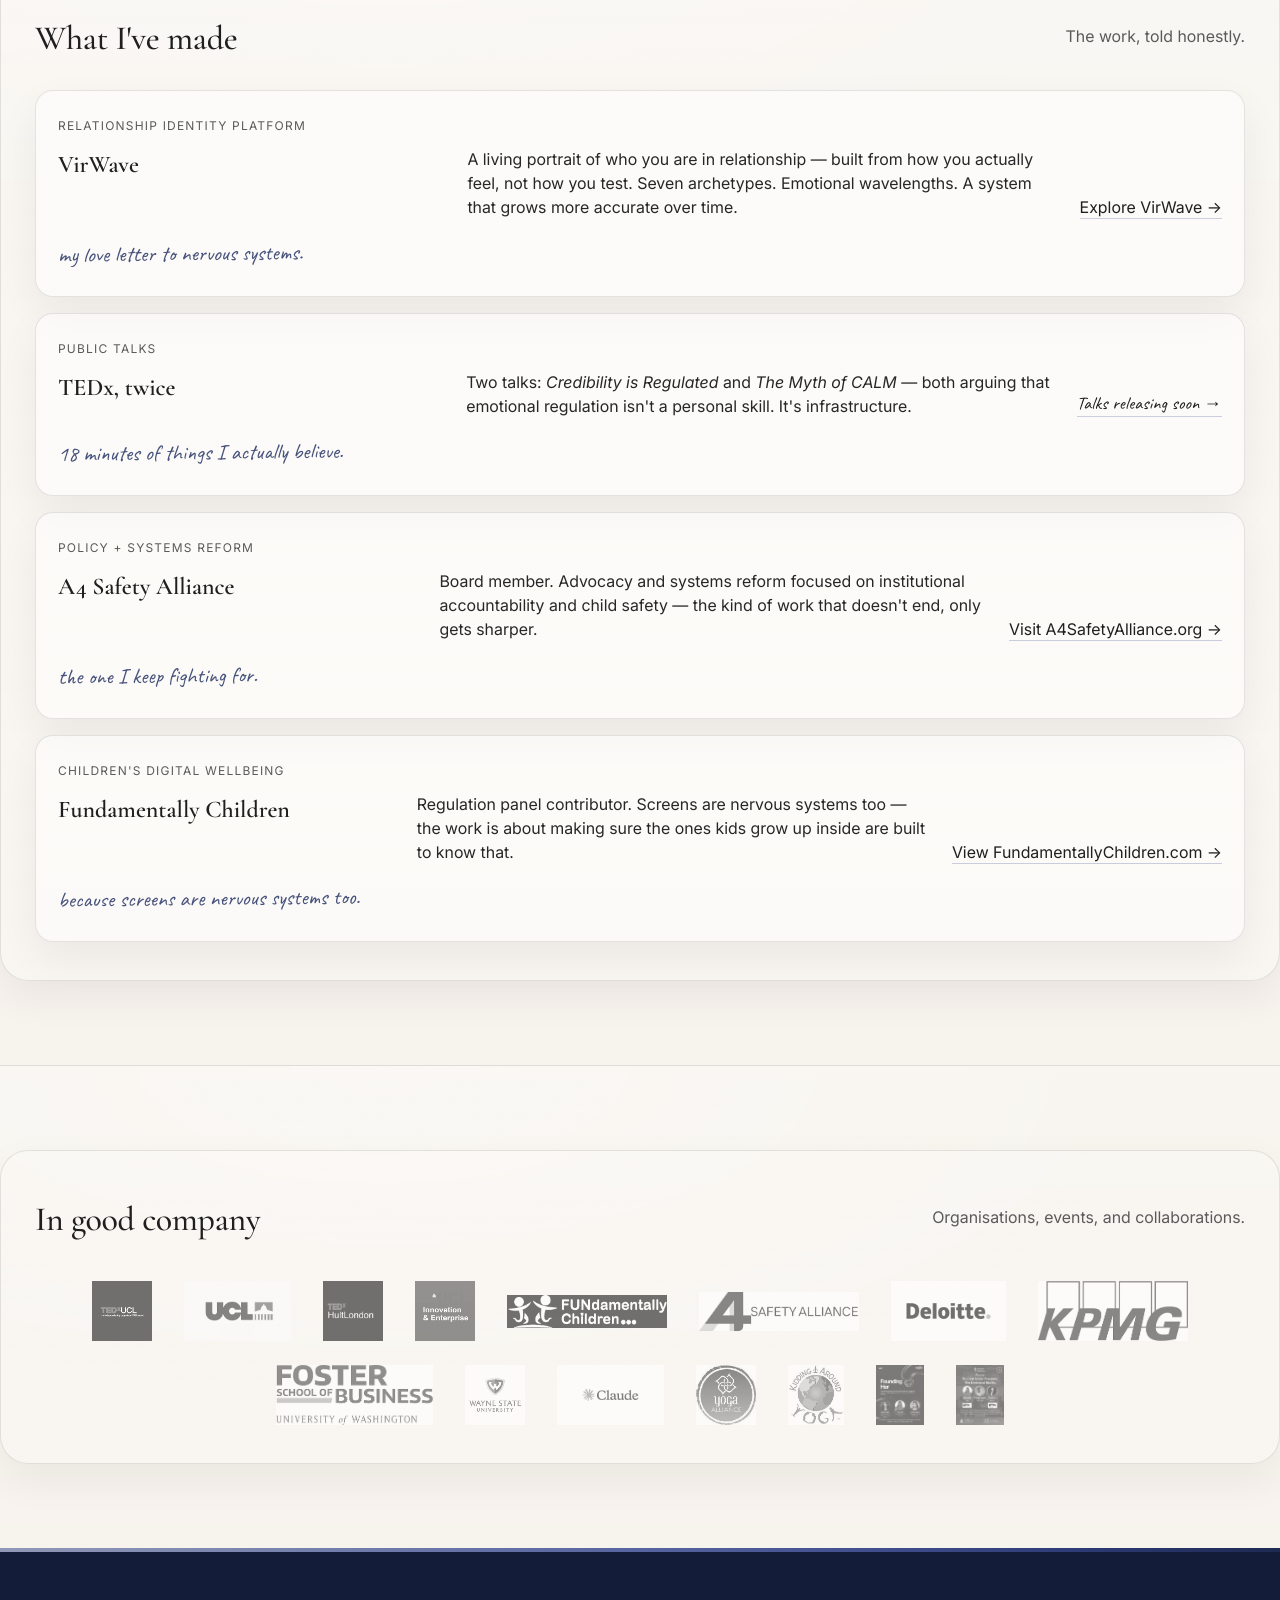
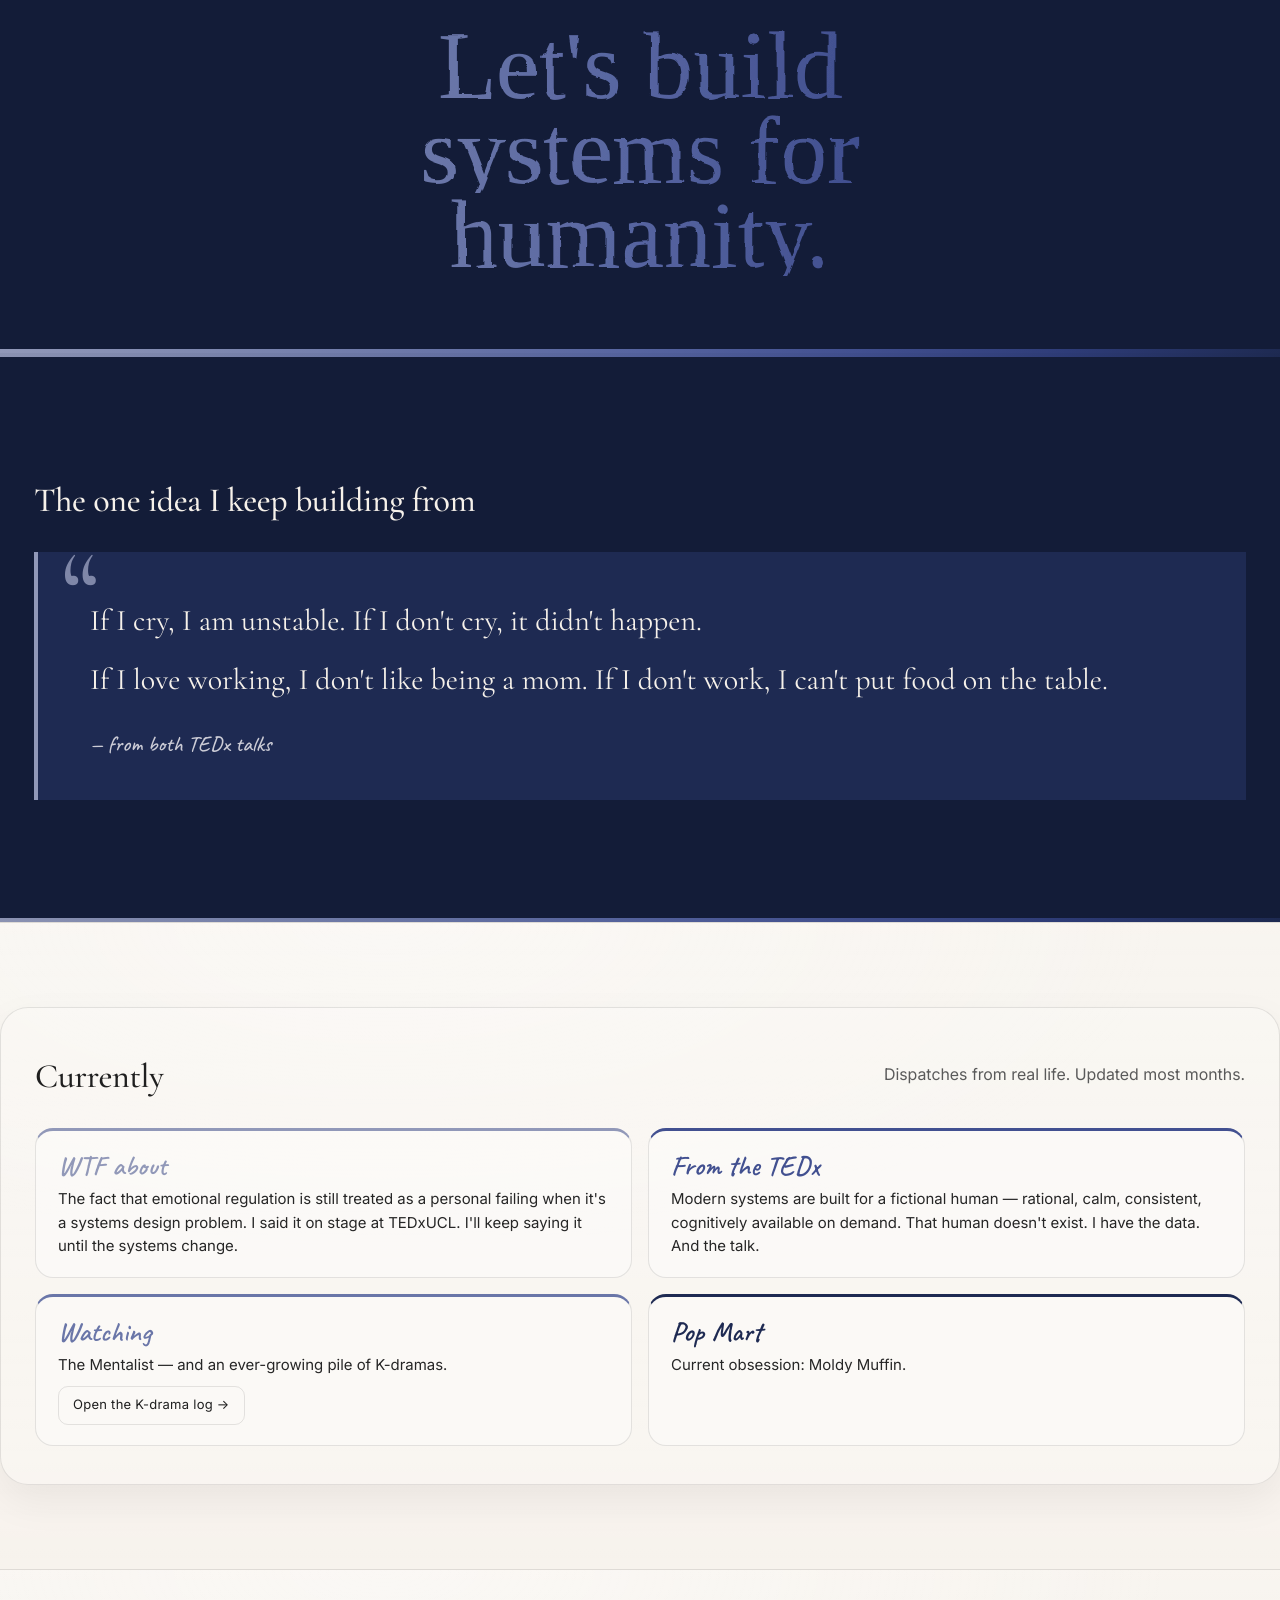
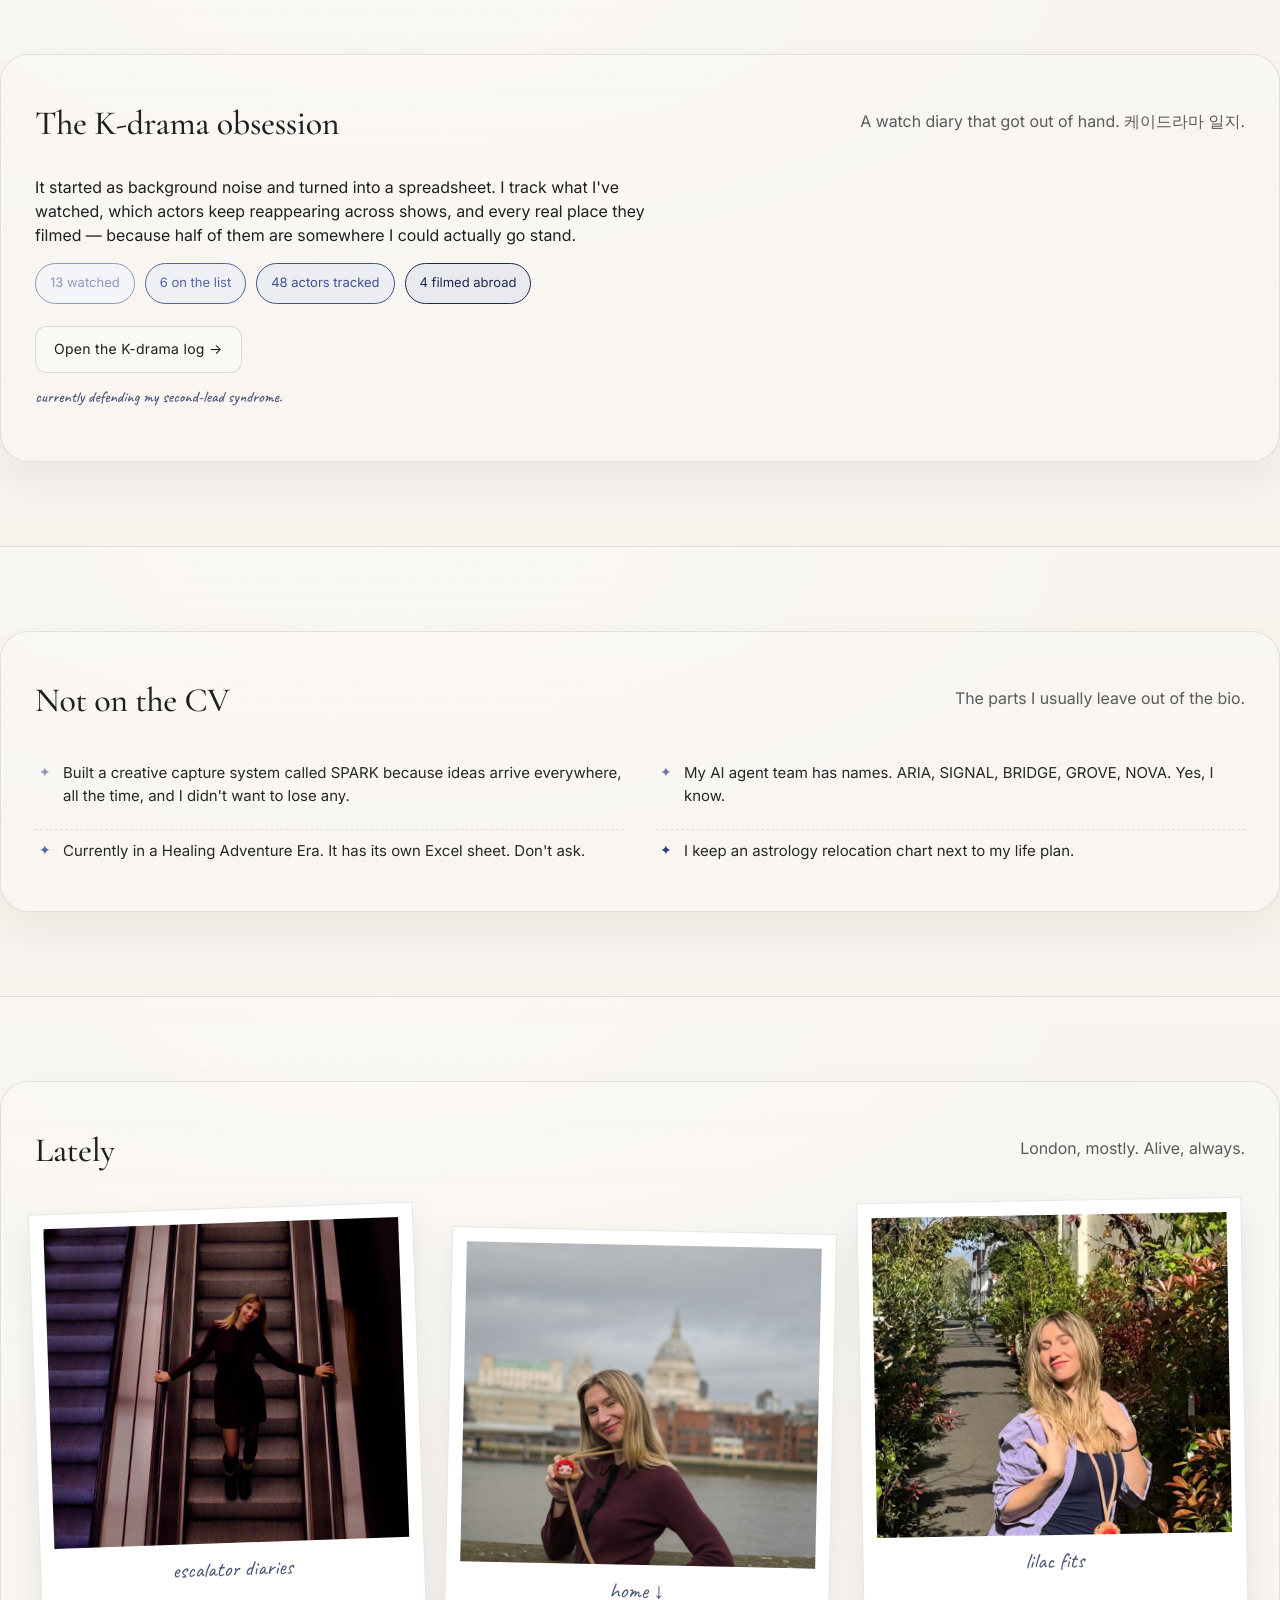
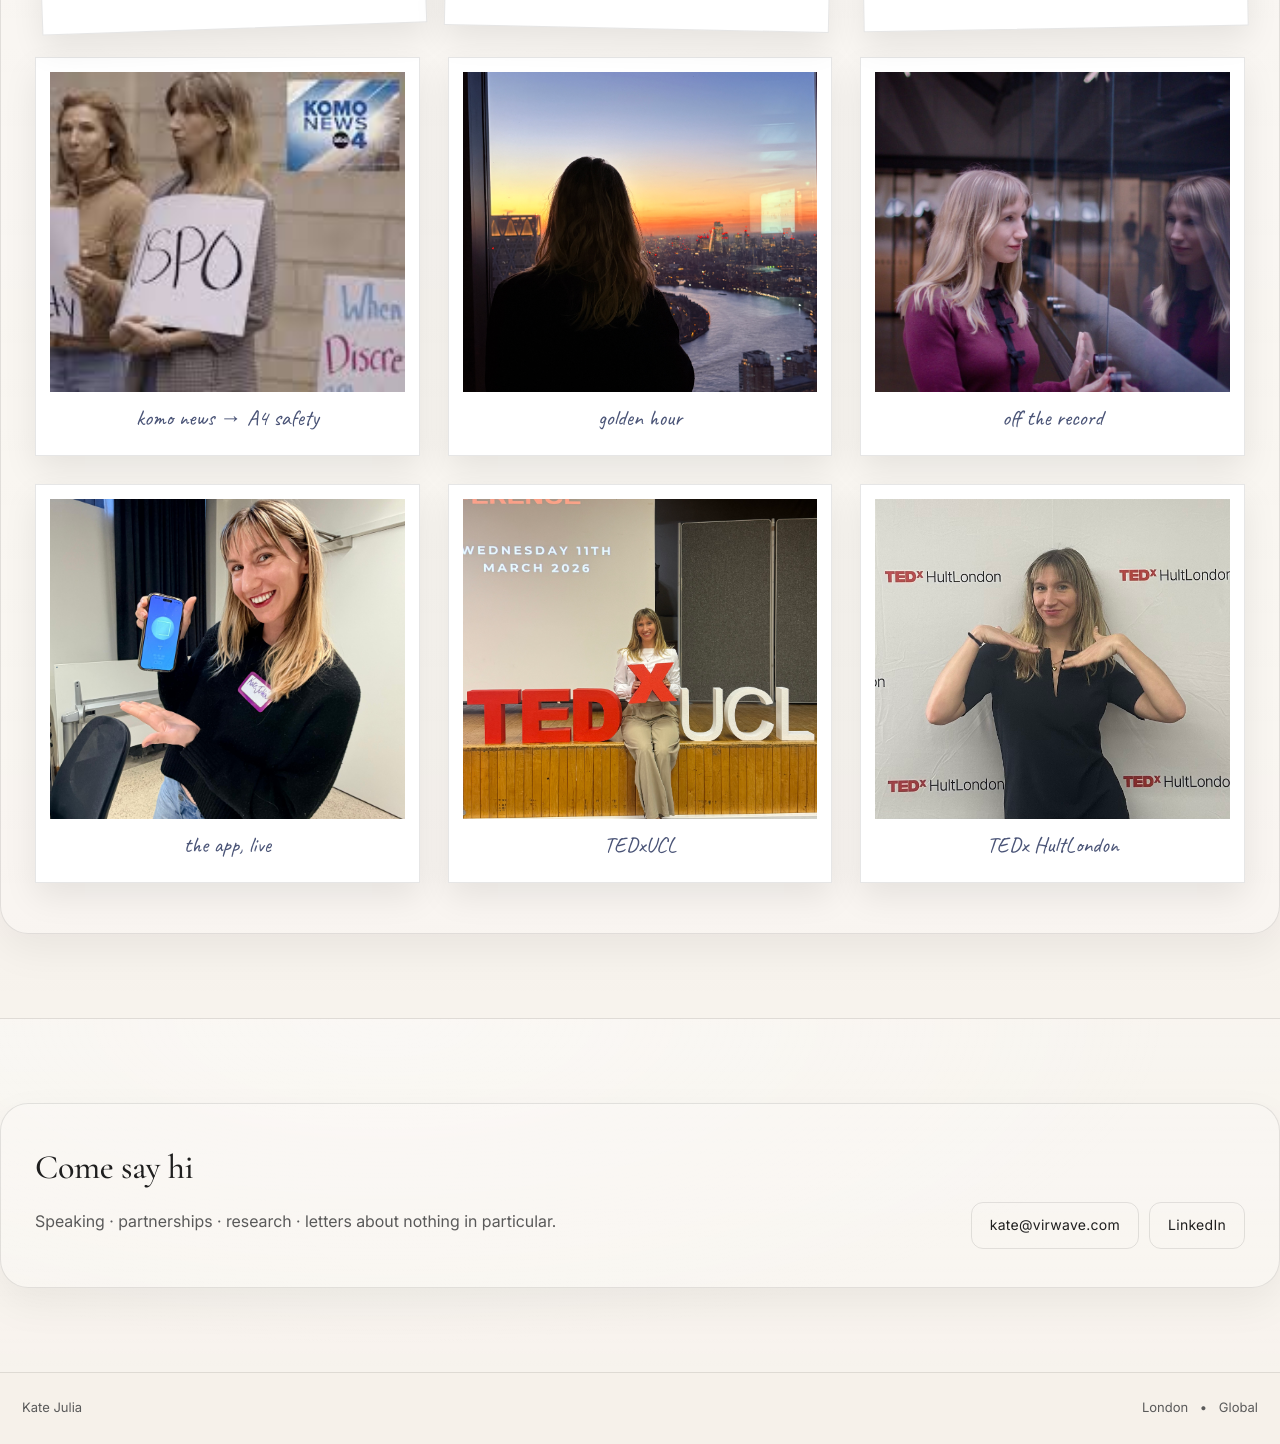
==== commit e6c6da73: "Add K-drama log page and homepage section New standalone kdrama.html: watch diary with shows, actor " ====
--- a/index.html
+++ b/index.html
@@ -49,6 +49,7 @@
           <a href="#work">What I've made</a>
           <a href="#currently">Currently</a>
           <a href="#thinking">Thinking</a>
+          <a href="#kdrama">K-dramas</a>
           <a href="#contact">Say hi</a>
         </nav>
       </div>
@@ -277,11 +278,48 @@
             </div>
             <div class="currently-card">
               <div class="currently-label">Watching</div>
-              <p>The Mentalist.</p>
+              <p>The Mentalist — and an ever-growing pile of K-dramas.</p>
+              <p><a class="btn btn-ghost btn-small" href="./kdrama.html">Open the K-drama log →</a></p>
             </div>
             <div class="currently-card">
               <div class="currently-label">Pop Mart</div>
               <p>Current obsession: Moldy Muffin.</p>
+            </div>
+          </div>
+        </div>
+      </section>
+
+      <!-- K-DRAMAS -->
+      <section id="kdrama" class="section kdrama wide-band" aria-labelledby="kdrama-title">
+        <div class="container">
+          <div class="section-head">
+            <h2 id="kdrama-title" class="section-title">The K-drama obsession</h2>
+            <p class="muted">A watch diary that got out of hand. 케이드라마 일지.</p>
+          </div>
+
+          <div class="kdrama-inner">
+            <div class="kdrama-copy">
+              <p class="lead">
+                It started as background noise and turned into a spreadsheet.
+                I track what I've watched, which actors keep reappearing across
+                shows, and every real place they filmed — because half of them
+                are somewhere I could actually go stand.
+              </p>
+
+              <div class="micro-pillars" aria-label="What's in the log">
+                <span class="pill">13 watched</span>
+                <span class="pill">6 on the list</span>
+                <span class="pill">48 actors tracked</span>
+                <span class="pill">4 filmed abroad</span>
+              </div>
+
+              <div class="hero-actions">
+                <a class="btn" href="./kdrama.html">Open the K-drama log →</a>
+              </div>
+
+              <p class="handnote">
+                currently defending my second-lead syndrome.
+              </p>
             </div>
           </div>
         </div>
--- a/styles.css
+++ b/styles.css
@@ -374,6 +374,14 @@
   border: 1px solid var(--line);
 }
 
+/* Compact variant — for buttons living inside cards. */
+.btn-small{
+  padding: 8px 14px;
+  border-radius: 10px;
+  font-size: 13px;
+  margin-top: 10px;
+}
+
 .section-head{
   display:flex;
   align-items:flex-end;
@@ -848,6 +856,7 @@
 .polaroid-1{ transform: rotate(-2deg); }
 .polaroid-2{ transform: rotate(1.2deg); margin-top: 22px; }
 .polaroid-3{ transform: rotate(-1deg); margin-top: -8px; }
+.polaroid-4 img{ object-position: right top; }
 
 .polaroid:hover{
   transform: rotate(0) translateY(-4px);
@@ -856,6 +865,11 @@
 
 /* If every polaroid fails to load, hide the whole section. */
 .lately:not(:has(.polaroid)){ display: none; }
+
+/* ---------- K-dramas ---------- */
+.kdrama-copy{ max-width: 62ch; }
+.kdrama-copy .hero-actions{ margin-top: 22px; }
+.kdrama-copy .handnote{ margin-top: 14px; }
 
 /* ---------- Not on the CV ---------- */
 .ncv-list{
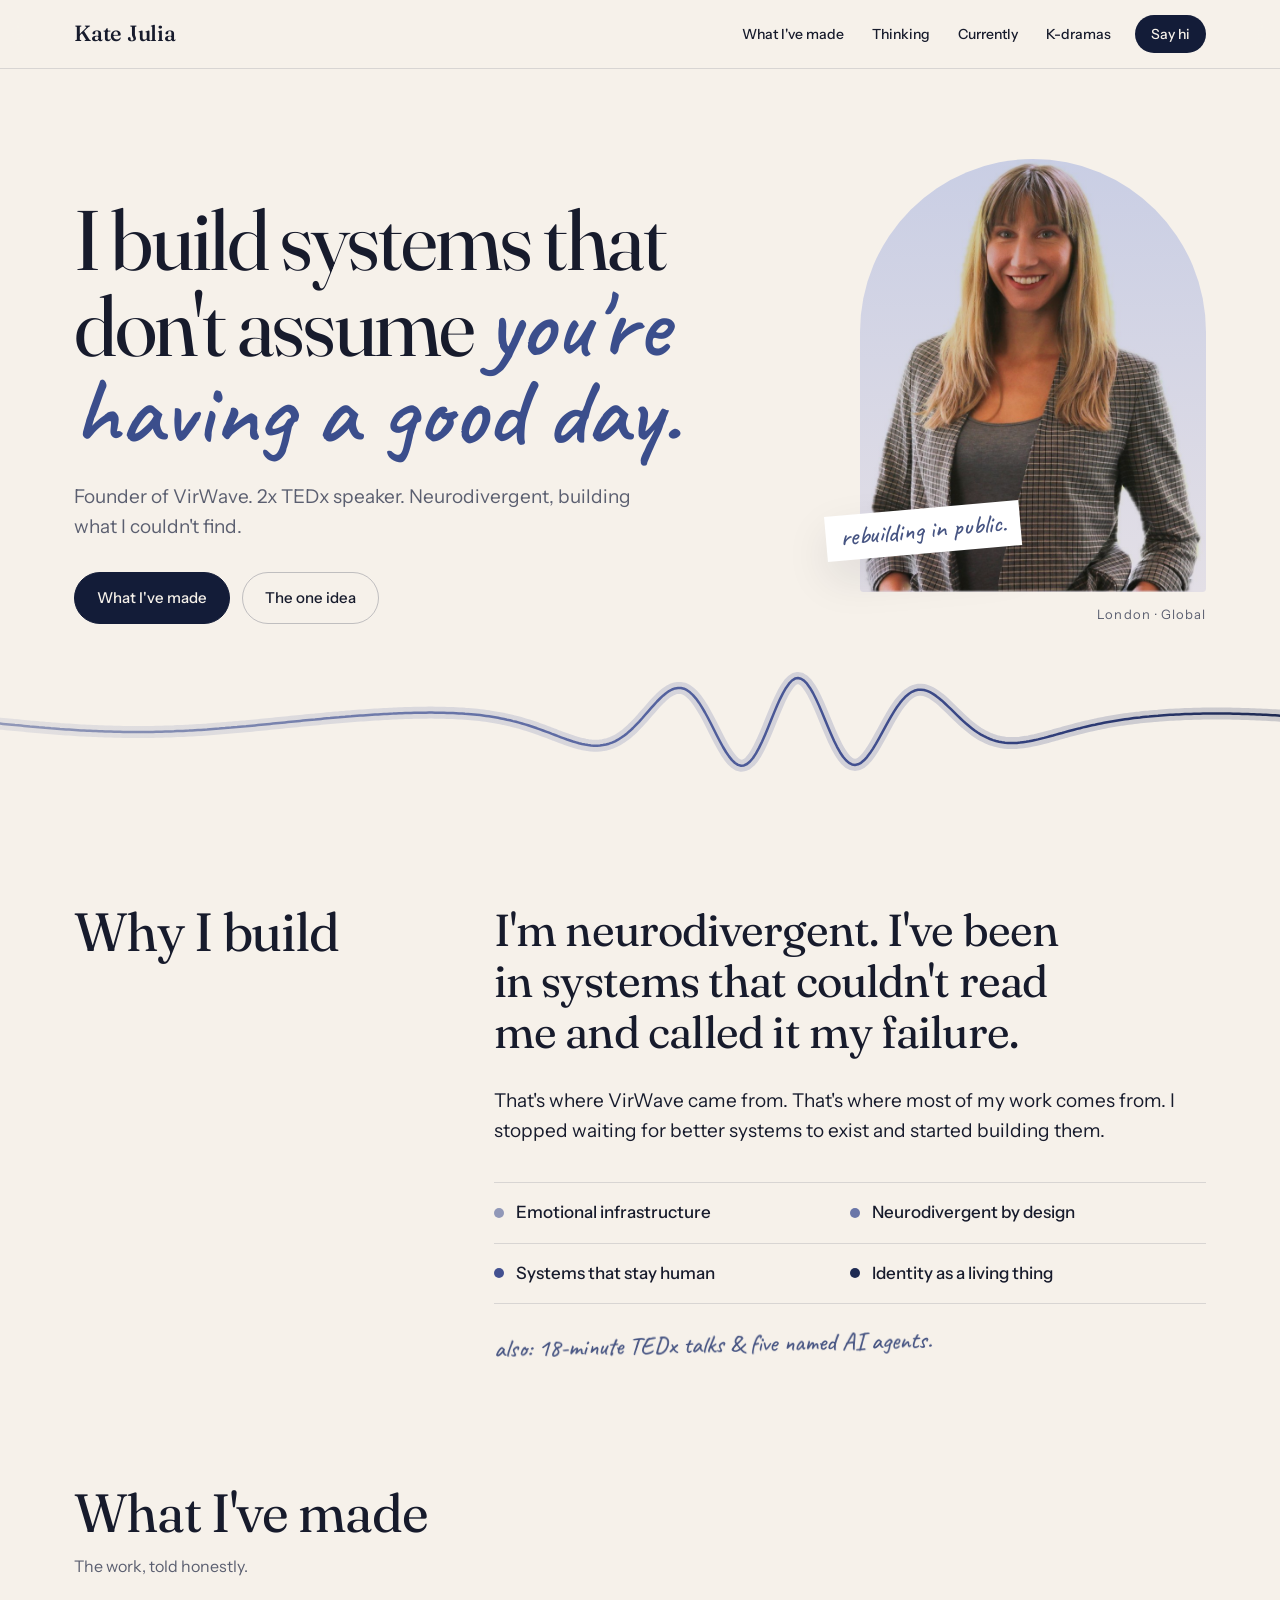
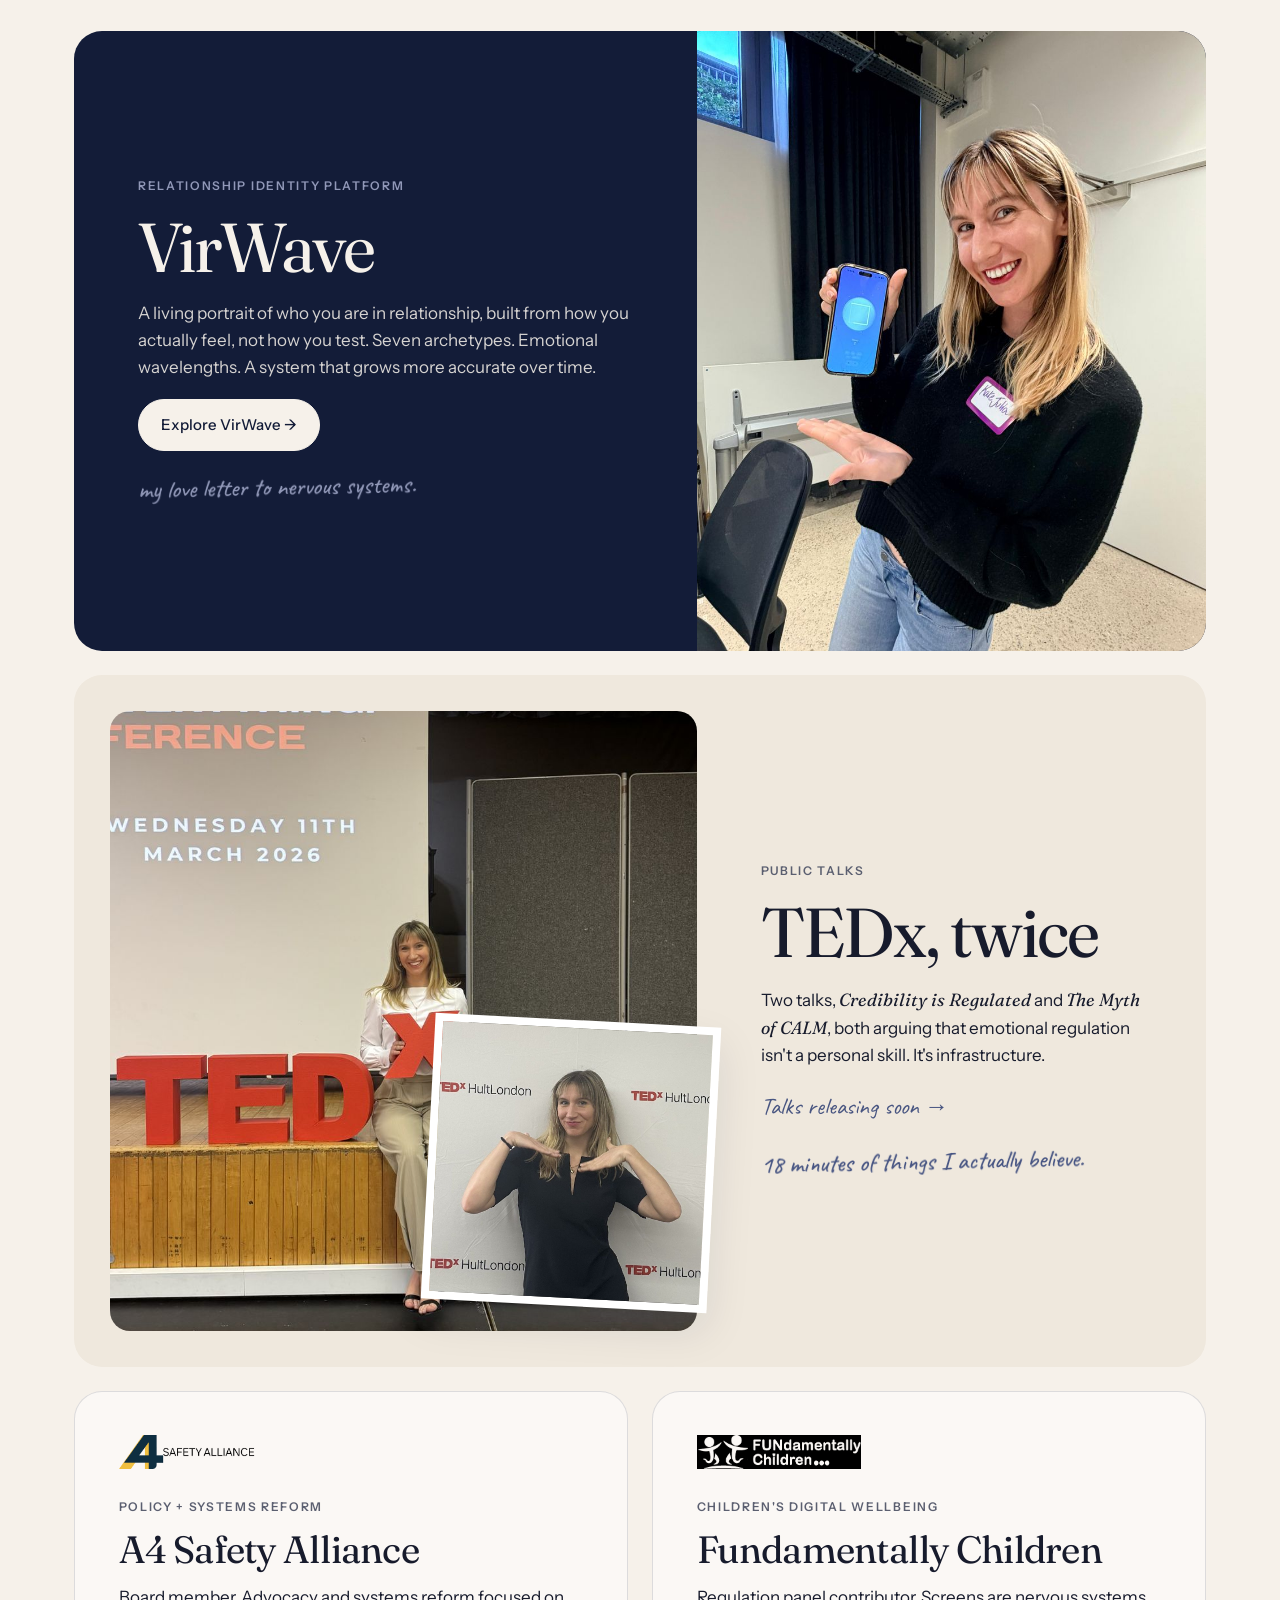
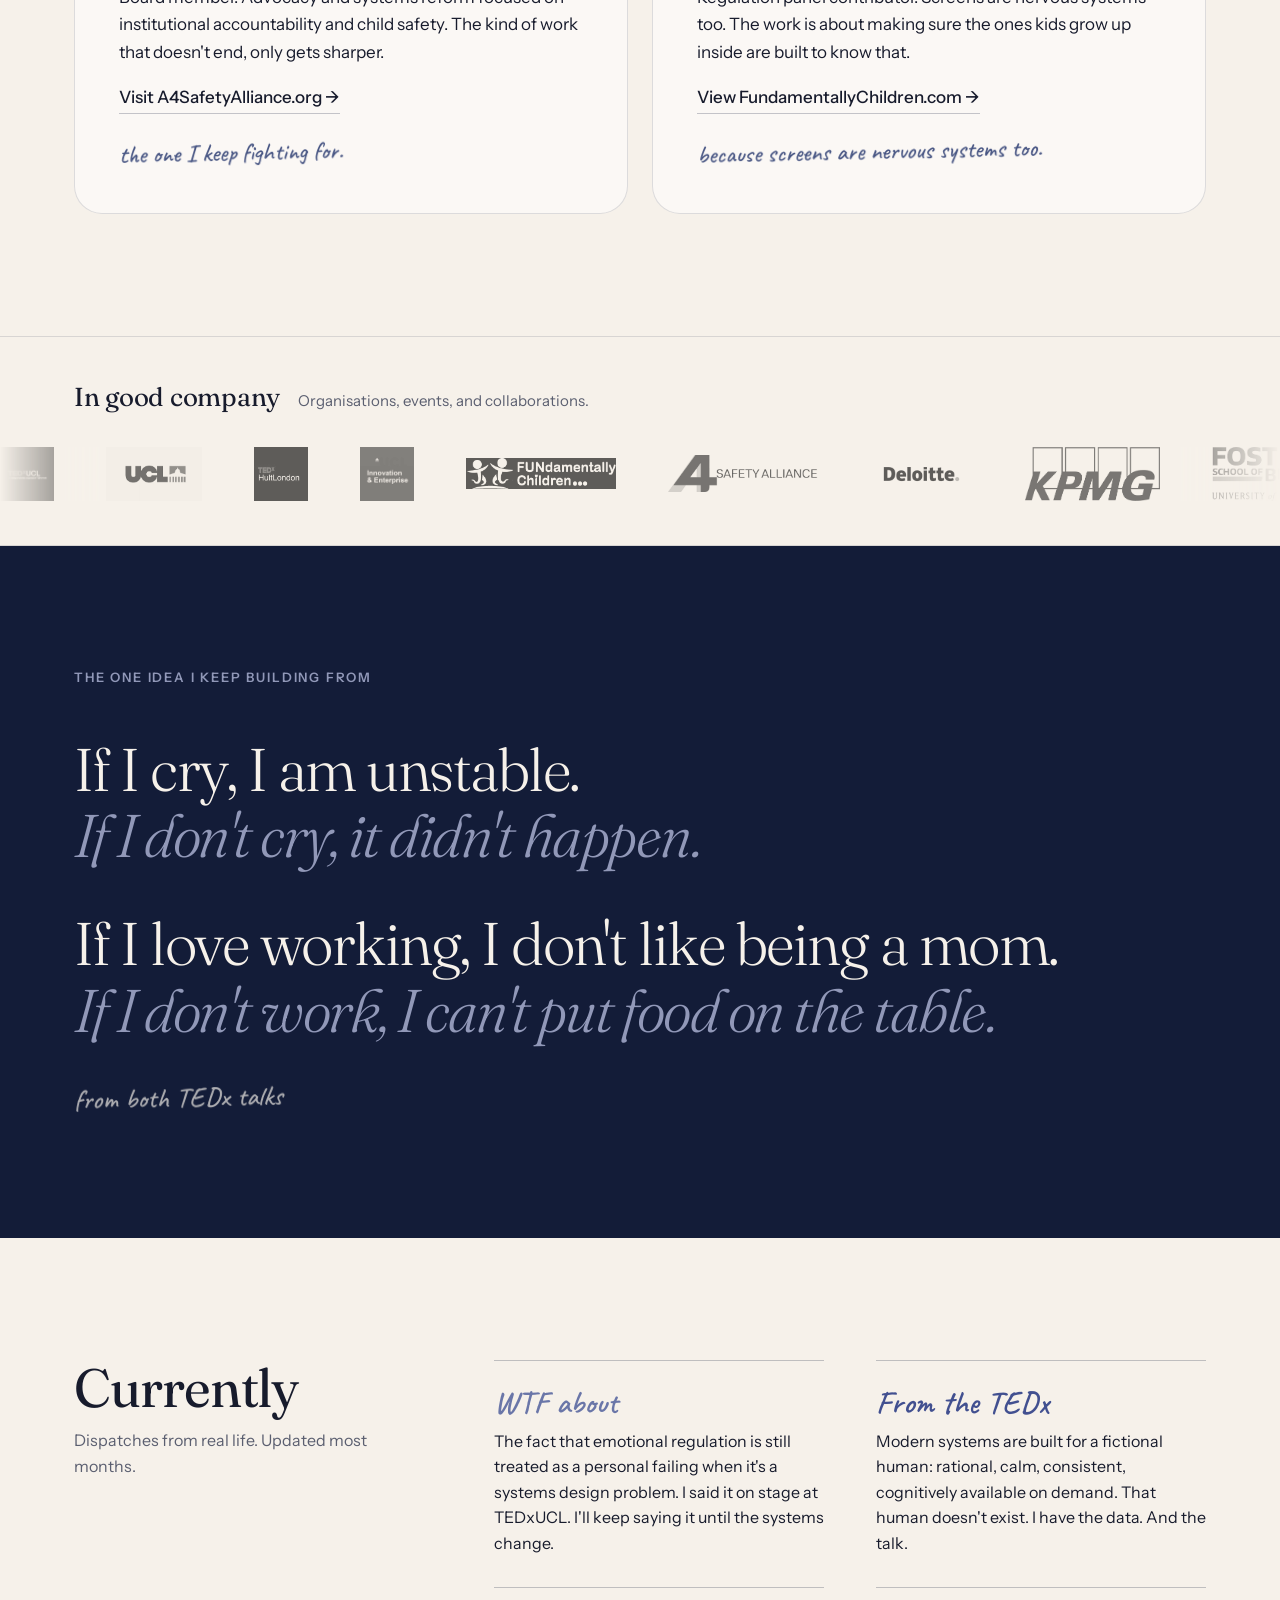
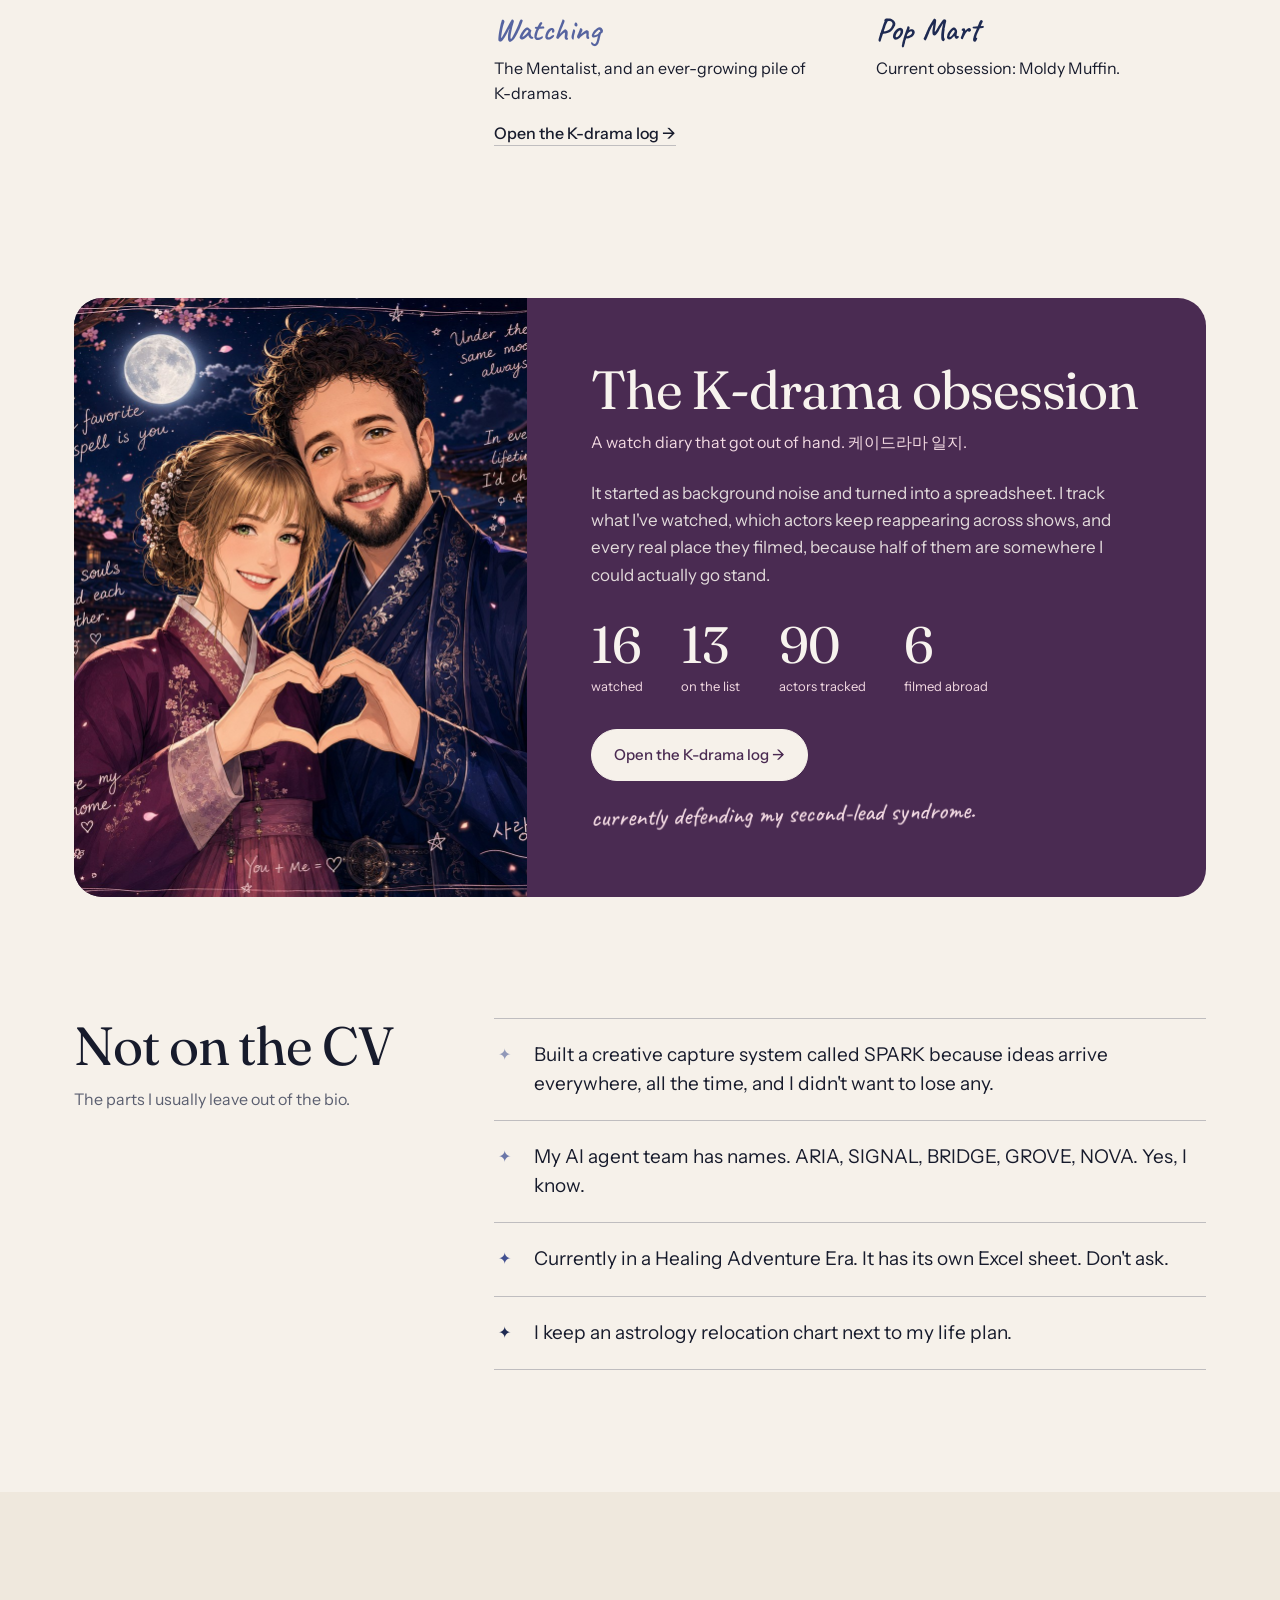
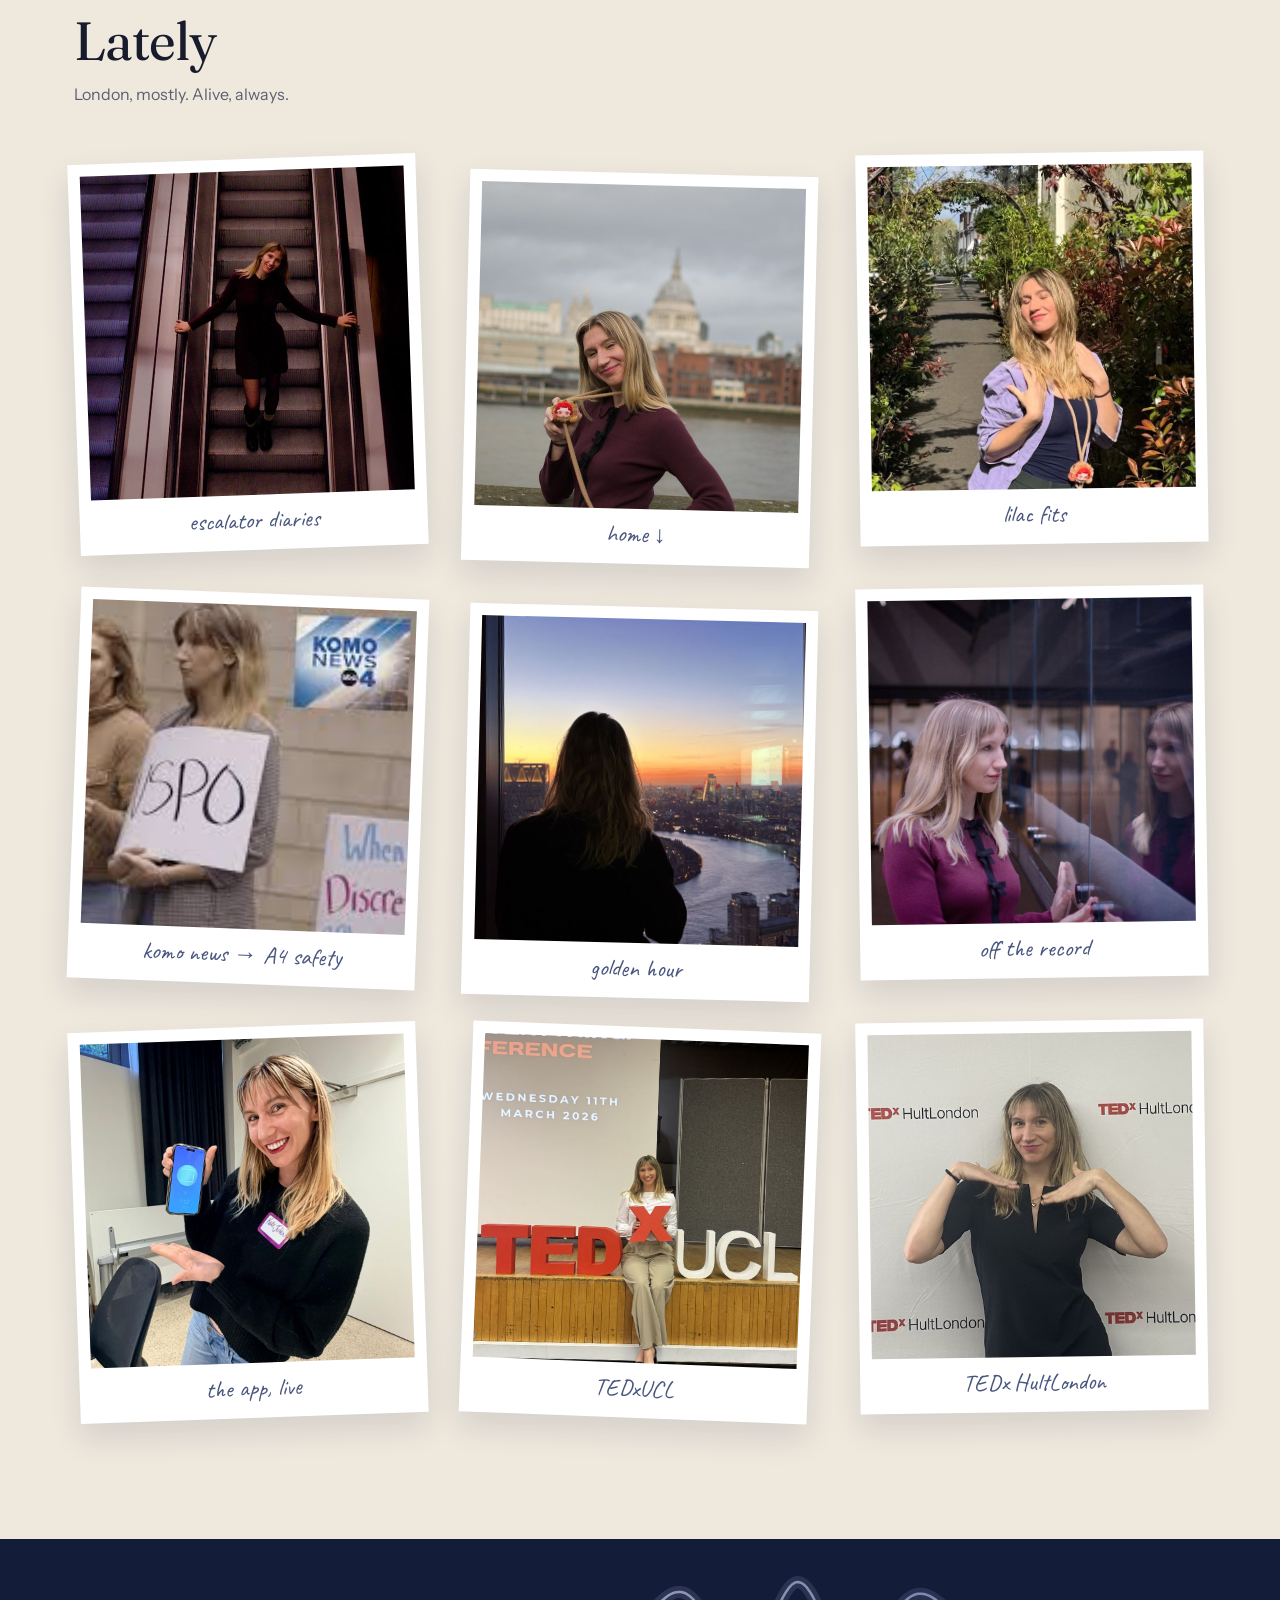
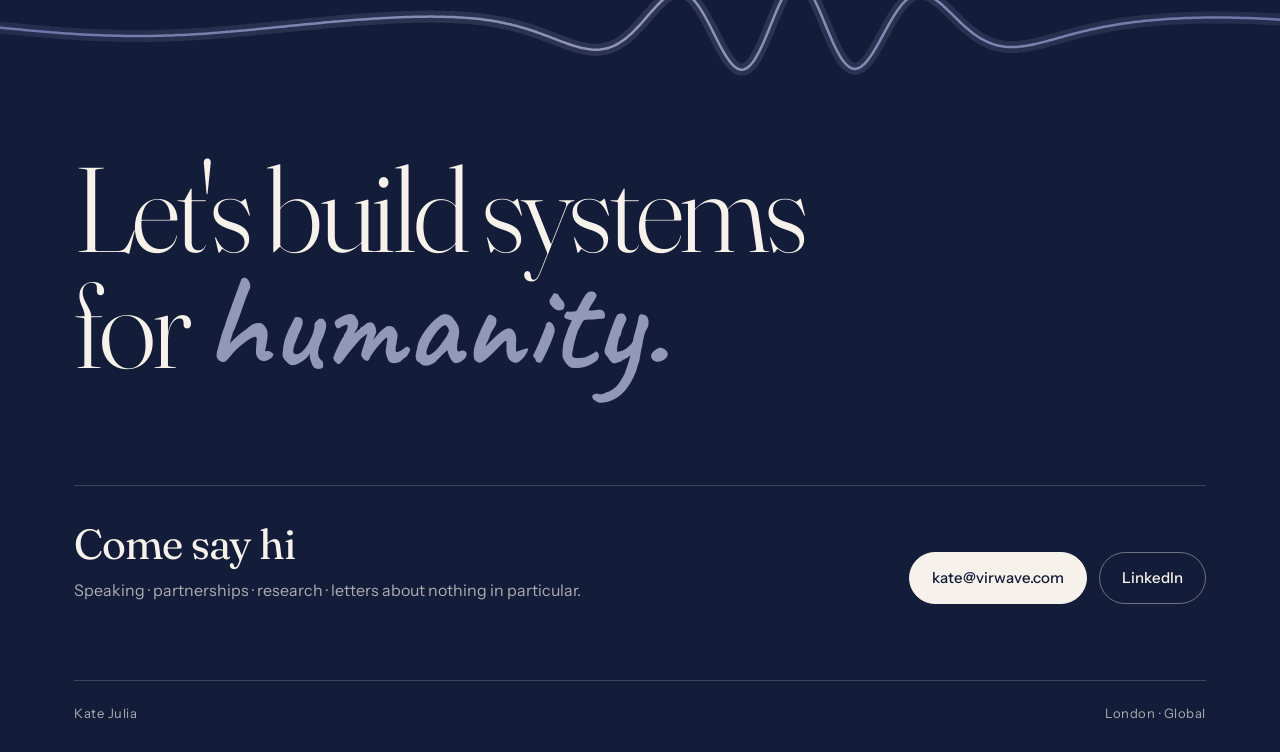
==== commit d0ab7246: "Redesign homepage: editorial layout, new type, wavelength line, web-sized photos Co-Authored-By: Cla" ====
--- a/index.html
+++ b/index.html
@@ -6,7 +6,7 @@
     <title>Kate Julia</title>
     <meta
       name="description"
-      content="Founder of VirWave. 2x TEDx speaker. Neurodivergent — building emotional infrastructure for systems that weren't designed for real humans."
+      content="Founder of VirWave. 2x TEDx speaker. Neurodivergent. Building emotional infrastructure for systems that weren't designed for real humans."
     />
 
     <link rel="icon" href="./assets/favicon.svg" type="image/svg+xml" />
@@ -21,19 +21,22 @@
     <meta property="og:type" content="website" />
     <meta property="og:url" content="https://katejulia.com" />
     <meta property="og:image" content="https://katejulia.com/assets/kate_profile.png" />
-    <meta property="og:image:width" content="900" />
+    <meta property="og:image:width" content="1200" />
     <meta property="og:image:height" content="1200" />
     <meta name="twitter:card" content="summary_large_image" />
     <meta name="twitter:image" content="https://katejulia.com/assets/kate_profile.png" />
 
-    <link rel="stylesheet" href="./styles.css" />
+    <!-- Scroll reveals only hide content when JS is running. -->
+    <script>document.documentElement.classList.add("js");</script>
 
     <link rel="preconnect" href="https://fonts.googleapis.com" />
     <link rel="preconnect" href="https://fonts.gstatic.com" crossorigin />
     <link
-      href="https://fonts.googleapis.com/css2?family=Cormorant+Garamond:wght@400;500;600&family=Inter:wght@300;400;500&family=Caveat:wght@500;600;700&family=Permanent+Marker&display=swap"
+      href="https://fonts.googleapis.com/css2?family=Fraunces:ital,opsz,wght@0,9..144,300..600;1,9..144,300..600&family=Instrument+Sans:wght@400;500;600&family=Caveat:wght@500;600;700&display=swap"
       rel="stylesheet"
     />
+
+    <link rel="stylesheet" href="./styles.css" />
   </head>
 
   <body>
@@ -41,69 +44,65 @@
 
     <header class="site-header">
       <div class="container header-inner">
-        <div class="brand">
-          <a href="#top" class="brand-link" aria-label="Back to top">KATE JULIA</a>
-        </div>
+        <a href="#top" class="brand" aria-label="Kate Julia, back to top">Kate Julia</a>
 
         <nav class="nav" aria-label="Primary">
           <a href="#work">What I've made</a>
-          <a href="#currently">Currently</a>
-          <a href="#thinking">Thinking</a>
+          <a href="#thinking" class="nav-opt">Thinking</a>
+          <a href="#currently" class="nav-opt">Currently</a>
           <a href="#kdrama">K-dramas</a>
-          <a href="#contact">Say hi</a>
+          <a href="#contact" class="nav-cta">Say hi</a>
         </nav>
       </div>
     </header>
 
     <main id="main">
       <!-- HERO -->
-      <section id="top" class="section hero">
-        <div class="signature-stage" aria-hidden="true" data-signature></div>
-
-        <div class="container hero-inner">
+      <section id="top" class="hero">
+        <div class="container hero-grid">
           <div class="hero-copy">
             <h1 class="hero-title">
               I build systems that don't assume
               <em>you're having a good day.</em>
             </h1>
             <p class="hero-subtitle">
-              Founder of VirWave. 2x TEDx speaker. Neurodivergent —
+              Founder of VirWave. 2x TEDx speaker. Neurodivergent,
               building what I couldn't find.
             </p>
 
-            <div class="hero-actions">
+            <div class="actions">
               <a class="btn" href="#work">What I've made</a>
               <a class="btn btn-ghost" href="#thinking">The one idea</a>
             </div>
-
-            <p class="hero-note">
-              rebuilding in public.
-            </p>
-          </div>
-
-          <div class="hero-rule" aria-hidden="true"></div>
-        </div>
-      </section>
-
-      <!-- ORIGIN + PHOTO -->
+          </div>
+
+          <figure class="hero-portrait">
+            <div class="arch">
+              <img
+                src="./assets/web/profile.jpg"
+                alt="Portrait of Kate Julia"
+                width="1000"
+                height="1000"
+              />
+            </div>
+            <p class="handnote hero-note">rebuilding in public.</p>
+            <figcaption>London · Global</figcaption>
+          </figure>
+        </div>
+
+        <!-- Wavelength line. Drawn by script.js to fit the viewport. -->
+        <div class="wave" aria-hidden="true" data-wave></div>
+      </section>
+
+      <!-- WHY I BUILD -->
       <section class="section origin" aria-labelledby="origin-title">
-        <div class="container origin-grid">
-          <div class="portrait-pair">
-            <figure class="portrait-card">
-              <img
-                src="./assets/kate_profile.png"
-                alt="Portrait of Kate Julia"
-                class="portrait"
-                loading="lazy"
-              />
-              <figcaption class="portrait-caption">London · Global</figcaption>
-            </figure>
-
-          </div>
-
-          <div class="origin-copy">
+        <div class="container split">
+          <div class="split-head">
             <h2 id="origin-title" class="section-title">Why I build</h2>
-            <p class="lead">
+          </div>
+
+          <div class="split-body" data-reveal>
+            <p class="statement">
               I'm neurodivergent. I've been in systems that couldn't read me
               and called it my failure.
             </p>
@@ -113,14 +112,14 @@
               and started building them.
             </p>
 
-            <div class="micro-pillars" aria-label="Themes">
-              <span class="pill">Emotional infrastructure</span>
-              <span class="pill">Neurodivergent by design</span>
-              <span class="pill">Systems that stay human</span>
-              <span class="pill">Identity as a living thing</span>
-            </div>
-
-            <p class="handnote origin-handnote">
+            <ul class="pillars" aria-label="Themes">
+              <li>Emotional infrastructure</li>
+              <li>Neurodivergent by design</li>
+              <li>Systems that stay human</li>
+              <li>Identity as a living thing</li>
+            </ul>
+
+            <p class="handnote origin-note">
               also: 18-minute TEDx talks &amp; five named AI agents.
             </p>
           </div>
@@ -128,160 +127,172 @@
       </section>
 
       <!-- SELECTED WORK -->
-      <section id="work" class="section work wide-band" aria-labelledby="work-title">
+      <section id="work" class="section work" aria-labelledby="work-title">
         <div class="container">
           <div class="section-head">
             <h2 id="work-title" class="section-title">What I've made</h2>
-            <p class="muted">The work, told honestly.</p>
-          </div>
-
-          <div class="card-grid">
-            <article class="card">
-              <div class="card-eyebrow">Relationship Identity Platform</div>
-              <h3 class="card-title">VirWave</h3>
-              <p class="card-text">
-                A living portrait of who you are in relationship — built
+            <p class="section-sub">The work, told honestly.</p>
+          </div>
+
+          <article class="feature feature-dark" data-reveal>
+            <div class="feature-copy">
+              <div class="eyebrow">Relationship Identity Platform</div>
+              <h3 class="feature-title">VirWave</h3>
+              <p>
+                A living portrait of who you are in relationship, built
                 from how you actually feel, not how you test. Seven
                 archetypes. Emotional wavelengths. A system that grows
                 more accurate over time.
               </p>
-              <div class="card-actions">
-                <a class="link" href="https://virwave.com" target="_blank" rel="noopener noreferrer">Explore VirWave →</a>
-              </div>
-              <span class="card-handnote">my love letter to nervous systems.</span>
+              <a class="btn btn-light" href="https://virwave.com" target="_blank" rel="noopener noreferrer">Explore VirWave →</a>
+              <p class="handnote">my love letter to nervous systems.</p>
+            </div>
+            <div class="feature-media">
+              <img
+                src="./assets/web/kate_virwave.jpg"
+                alt="Kate demonstrating the VirWave app"
+                width="900"
+                height="1200"
+                loading="lazy"
+              />
+            </div>
+          </article>
+
+          <article class="feature feature-flip" data-reveal>
+            <div class="feature-copy">
+              <div class="eyebrow">Public Talks</div>
+              <h3 class="feature-title">TEDx, twice</h3>
+              <p>
+                Two talks, <em>Credibility is Regulated</em> and
+                <em>The Myth of CALM</em>, both arguing that emotional
+                regulation isn't a personal skill. It's infrastructure.
+              </p>
+              <span class="pending" aria-disabled="true">Talks releasing soon →</span>
+              <p class="handnote">18 minutes of things I actually believe.</p>
+            </div>
+            <div class="feature-media feature-collage">
+              <img
+                class="collage-main"
+                src="./assets/web/kate_tedx_ucl.jpg"
+                alt="Kate on stage at TEDxUCL"
+                width="900"
+                height="1200"
+                loading="lazy"
+              />
+              <img
+                class="collage-inset"
+                src="./assets/web/kate_tedx_hult.jpg"
+                alt="Kate at TEDx HultLondon"
+                width="1100"
+                height="984"
+                loading="lazy"
+              />
+            </div>
+          </article>
+
+          <div class="card-pair">
+            <article class="card" data-reveal>
+              <img class="card-logo" src="./assets/logos/a4.png" alt="" loading="lazy" />
+              <div class="eyebrow">Policy + Systems Reform</div>
+              <h3 class="card-title">A4 Safety Alliance</h3>
+              <p>
+                Board member. Advocacy and systems reform focused on
+                institutional accountability and child safety. The kind
+                of work that doesn't end, only gets sharper.
+              </p>
+              <a class="link" href="https://a4safetyalliance.org" target="_blank" rel="noopener noreferrer">
+                Visit A4SafetyAlliance.org →
+              </a>
+              <p class="handnote">the one I keep fighting for.</p>
             </article>
 
-            <article class="card">
-              <div class="card-eyebrow">Public Talks</div>
-              <h3 class="card-title">TEDx, twice</h3>
-              <p class="card-text">
-                Two talks: <em>Credibility is Regulated</em> and
-                <em>The Myth of CALM</em> — both arguing that emotional
-                regulation isn't a personal skill. It's infrastructure.
-              </p>
-              <div class="card-actions">
-                <span class="link link-pending" aria-disabled="true">Talks releasing soon →</span>
-              </div>
-              <span class="card-handnote">18 minutes of things I actually believe.</span>
+            <article class="card" data-reveal>
+              <img class="card-logo" src="./assets/logos/fundamentally.png" alt="" loading="lazy" />
+              <div class="eyebrow">Children's Digital Wellbeing</div>
+              <h3 class="card-title">Fundamentally Children</h3>
+              <p>
+                Regulation panel contributor. Screens are nervous systems
+                too. The work is about making sure the ones kids grow up
+                inside are built to know that.
+              </p>
+              <a class="link" href="https://fundamentallychildren.com" target="_blank" rel="noopener noreferrer">
+                View FundamentallyChildren.com →
+              </a>
+              <p class="handnote">because screens are nervous systems too.</p>
             </article>
-
-            <article class="card">
-              <div class="card-eyebrow">Policy + Systems Reform</div>
-              <h3 class="card-title">A4 Safety Alliance</h3>
-              <p class="card-text">
-                Board member. Advocacy and systems reform focused on
-                institutional accountability and child safety — the kind
-                of work that doesn't end, only gets sharper.
-              </p>
-              <div class="card-actions">
-                <a class="link" href="https://a4safetyalliance.org" target="_blank" rel="noopener noreferrer">
-                  Visit A4SafetyAlliance.org →
-                </a>
-              </div>
-              <span class="card-handnote">the one I keep fighting for.</span>
-            </article>
-
-            <article class="card">
-              <div class="card-eyebrow">Children's Digital Wellbeing</div>
-              <h3 class="card-title">Fundamentally Children</h3>
-              <p class="card-text">
-                Regulation panel contributor. Screens are nervous systems
-                too — the work is about making sure the ones kids grow up
-                inside are built to know that.
-              </p>
-              <div class="card-actions">
-                <a class="link" href="https://fundamentallychildren.com" target="_blank" rel="noopener noreferrer">
-                  View FundamentallyChildren.com →
-                </a>
-              </div>
-              <span class="card-handnote">because screens are nervous systems too.</span>
-            </article>
           </div>
         </div>
       </section>
 
       <!-- LOGOS / AFFILIATIONS -->
-      <section class="section logos-strip wide-band" aria-labelledby="logos-title">
+      <section class="logos" aria-labelledby="logos-title">
+        <div class="container logos-head">
+          <h2 id="logos-title" class="logos-title">In good company</h2>
+          <p class="section-sub">Organisations, events, and collaborations.</p>
+        </div>
+        <div class="logos-viewport" data-marquee>
+          <div class="logos-set">
+            <img src="./assets/logos/ucltedx.png" alt="UCL TEDx" loading="lazy" />
+            <img src="./assets/logos/ucl.png" alt="UCL" loading="lazy" />
+            <img src="./assets/logos/download.jpeg" alt="TEDx HultLondon" loading="lazy" />
+            <img src="./assets/logos/hatchery.png" alt="UCL Hatchery" loading="lazy" />
+            <img src="./assets/logos/fundamentally.png" alt="Fundamentally Children" loading="lazy" />
+            <img src="./assets/logos/a4.png" alt="A4 Safety Alliance" loading="lazy" />
+            <img src="./assets/logos/deloitte.png" alt="Deloitte" loading="lazy" />
+            <img src="./assets/logos/kpmg.png" alt="KPMG" loading="lazy" />
+            <img src="./assets/logos/foster.png" alt="Foster School of Business" loading="lazy" />
+            <img src="./assets/logos/wayne.png" alt="Wayne State University" loading="lazy" />
+            <img src="./assets/logos/claude.png" alt="Claude" loading="lazy" />
+            <img src="./assets/logos/yogatt.jpeg" alt="Yoga Alliance" loading="lazy" />
+            <img src="./assets/logos/kididing.jpeg" alt="Kidding Around Yoga" loading="lazy" />
+            <img src="./assets/logos/foundingucl.jpeg" alt="Founding Her, UCL" loading="lazy" />
+            <img src="./assets/logos/tina.jpeg" alt="UCL Founder Under Pressure" loading="lazy" />
+          </div>
+        </div>
+      </section>
+
+      <!-- THE THINKING -->
+      <section id="thinking" class="section thinking" aria-labelledby="thinking-title">
         <div class="container">
-          <div class="section-head">
-            <h2 id="logos-title" class="section-title">In good company</h2>
-            <p class="muted">Organisations, events, and collaborations.</p>
-          </div>
-          <div class="logo-grid">
-            <img src="./assets/logos/ucltedx.png" alt="UCL TEDx" class="logo-img" loading="lazy" />
-            <img src="./assets/logos/ucl.png" alt="UCL" class="logo-img" loading="lazy" />
-            <img src="./assets/logos/download.jpeg" alt="TEDx HultLondon" class="logo-img" loading="lazy" />
-            <img src="./assets/logos/hatchery.png" alt="UCL Hatchery" class="logo-img" loading="lazy" />
-            <img src="./assets/logos/fundamentally.png" alt="Fundamentally Children" class="logo-img" loading="lazy" />
-            <img src="./assets/logos/a4.png" alt="A4 Safety Alliance" class="logo-img" loading="lazy" />
-            <img src="./assets/logos/deloitte.png" alt="Deloitte" class="logo-img" loading="lazy" />
-            <img src="./assets/logos/kpmg.png" alt="KPMG" class="logo-img" loading="lazy" />
-            <img src="./assets/logos/foster.png" alt="Foster School of Business" class="logo-img" loading="lazy" />
-            <img src="./assets/logos/wayne.png" alt="Wayne State University" class="logo-img" loading="lazy" />
-            <img src="./assets/logos/claude.png" alt="Claude" class="logo-img" loading="lazy" />
-            <img src="./assets/logos/yogatt.jpeg" alt="Yoga Alliance" class="logo-img" loading="lazy" />
-            <img src="./assets/logos/kididing.jpeg" alt="Kidding Around Yoga" class="logo-img" loading="lazy" />
-            <img src="./assets/logos/foundingucl.jpeg" alt="Founding Her — UCL" class="logo-img" loading="lazy" />
-            <img src="./assets/logos/tina.jpeg" alt="UCL Founder Under Pressure" class="logo-img" loading="lazy" />
-          </div>
-        </div>
-      </section>
-
-      <!-- GRAFFITI STATEMENT -->
-      <section class="section graffiti-band" aria-label="Mission statement">
-        <div class="container graffiti-inner">
-          <p class="graffiti-text" data-graffiti>
-            <span class="gtag">Let's build</span>
-            <span class="gtag">systems for</span>
-            <span class="gtag">humanity.</span>
-          </p>
-        </div>
-      </section>
-
-      <!-- THE THINKING -->
-      <section id="thinking" class="section thinking wide-band" aria-labelledby="thinking-title">
-        <div class="container">
-          <div class="section-head">
-            <h2 id="thinking-title" class="section-title">The one idea I keep building from</h2>
-          </div>
-
-          <blockquote class="pull-quote">
+          <h2 id="thinking-title" class="thinking-title">The one idea I keep building from</h2>
+
+          <blockquote class="pull-quote" data-reveal>
             <p>
-              If I cry, I am unstable.
-              If I don't cry, it didn't happen.
+              <span>If I cry, I am unstable.</span>
+              <span>If I don't cry, it didn't happen.</span>
             </p>
             <p>
-              If I love working, I don't like being a mom.
-              If I don't work, I can't put food on the table.
-            </p>
-            <footer class="pull-attrib">— from both TEDx talks</footer>
+              <span>If I love working, I don't like being a mom.</span>
+              <span>If I don't work, I can't put food on the table.</span>
+            </p>
+            <footer class="handnote pull-attrib">from both TEDx talks</footer>
           </blockquote>
         </div>
       </section>
 
       <!-- CURRENTLY -->
-      <section id="currently" class="section currently wide-band" aria-labelledby="currently-title">
-        <div class="container">
-          <div class="section-head">
+      <section id="currently" class="section currently" aria-labelledby="currently-title">
+        <div class="container split">
+          <div class="split-head">
             <h2 id="currently-title" class="section-title">Currently</h2>
-            <p class="muted">Dispatches from real life. Updated most months.</p>
-          </div>
-
-          <div class="currently-grid">
-            <div class="currently-card">
+            <p class="section-sub">Dispatches from real life. Updated most months.</p>
+          </div>
+
+          <div class="split-body currently-grid">
+            <div class="currently-item" data-reveal>
               <div class="currently-label">WTF about</div>
               <p>The fact that emotional regulation is still treated as a personal failing when it's a systems design problem. I said it on stage at TEDxUCL. I'll keep saying it until the systems change.</p>
             </div>
-            <div class="currently-card">
+            <div class="currently-item" data-reveal>
               <div class="currently-label">From the TEDx</div>
-              <p>Modern systems are built for a fictional human — rational, calm, consistent, cognitively available on demand. That human doesn't exist. I have the data. And the talk.</p>
-            </div>
-            <div class="currently-card">
+              <p>Modern systems are built for a fictional human: rational, calm, consistent, cognitively available on demand. That human doesn't exist. I have the data. And the talk.</p>
+            </div>
+            <div class="currently-item" data-reveal>
               <div class="currently-label">Watching</div>
-              <p>The Mentalist — and an ever-growing pile of K-dramas.</p>
-              <p><a class="btn btn-ghost btn-small" href="./kdrama.html">Open the K-drama log →</a></p>
-            </div>
-            <div class="currently-card">
+              <p>The Mentalist, and an ever-growing pile of K-dramas.</p>
+              <p><a class="link" href="./kdrama.html">Open the K-drama log →</a></p>
+            </div>
+            <div class="currently-item" data-reveal>
               <div class="currently-label">Pop Mart</div>
               <p>Current obsession: Moldy Muffin.</p>
             </div>
@@ -290,31 +301,39 @@
       </section>
 
       <!-- K-DRAMAS -->
-      <section id="kdrama" class="section kdrama wide-band" aria-labelledby="kdrama-title">
+      <section id="kdrama" class="section kdrama" aria-labelledby="kdrama-title">
         <div class="container">
-          <div class="section-head">
-            <h2 id="kdrama-title" class="section-title">The K-drama obsession</h2>
-            <p class="muted">A watch diary that got out of hand. 케이드라마 일지.</p>
-          </div>
-
-          <div class="kdrama-inner">
+          <div class="kdrama-card" data-reveal>
+            <a class="kdrama-art" href="./kdrama.html" tabindex="-1" aria-hidden="true">
+              <img
+                src="./assets/kdrama-hero.jpg"
+                alt=""
+                width="1200"
+                height="1200"
+                loading="lazy"
+              />
+            </a>
+
             <div class="kdrama-copy">
+              <h2 id="kdrama-title" class="section-title">The K-drama obsession</h2>
+              <p class="section-sub">A watch diary that got out of hand. <span lang="ko">케이드라마 일지.</span></p>
+
               <p class="lead">
                 It started as background noise and turned into a spreadsheet.
                 I track what I've watched, which actors keep reappearing across
-                shows, and every real place they filmed — because half of them
+                shows, and every real place they filmed, because half of them
                 are somewhere I could actually go stand.
               </p>
 
-              <div class="micro-pillars" aria-label="What's in the log">
-                <span class="pill">13 watched</span>
-                <span class="pill">6 on the list</span>
-                <span class="pill">48 actors tracked</span>
-                <span class="pill">4 filmed abroad</span>
-              </div>
-
-              <div class="hero-actions">
-                <a class="btn" href="./kdrama.html">Open the K-drama log →</a>
+              <dl class="stats" aria-label="What's in the log">
+                <div><dt>watched</dt><dd>16</dd></div>
+                <div><dt>on the list</dt><dd>13</dd></div>
+                <div><dt>actors tracked</dt><dd>90</dd></div>
+                <div><dt>filmed abroad</dt><dd>6</dd></div>
+              </dl>
+
+              <div class="actions">
+                <a class="btn btn-light" href="./kdrama.html">Open the K-drama log →</a>
               </div>
 
               <p class="handnote">
@@ -326,14 +345,14 @@
       </section>
 
       <!-- NOT ON THE CV -->
-      <section class="section ncv wide-band" aria-labelledby="ncv-title">
-        <div class="container">
-          <div class="section-head">
+      <section class="section ncv" aria-labelledby="ncv-title">
+        <div class="container split">
+          <div class="split-head">
             <h2 id="ncv-title" class="section-title">Not on the CV</h2>
-            <p class="muted">The parts I usually leave out of the bio.</p>
-          </div>
-
-          <ul class="ncv-list">
+            <p class="section-sub">The parts I usually leave out of the bio.</p>
+          </div>
+
+          <ul class="split-body ncv-list" data-reveal>
             <li>Built a creative capture system called SPARK because ideas arrive everywhere, all the time, and I didn't want to lose any.</li>
             <li>My AI agent team has names. ARIA, SIGNAL, BRIDGE, GROVE, NOVA. Yes, I know.</li>
             <li>Currently in a Healing Adventure Era. It has its own Excel sheet. Don't ask.</li>
@@ -342,20 +361,20 @@
         </div>
       </section>
 
-      <!-- LATELY — polaroid strip.
+      <!-- LATELY — polaroid wall.
            Each polaroid removes itself if its image file is missing.
            The whole section hides via CSS (:has) when none remain. -->
-      <section class="section lately wide-band" aria-labelledby="lately-title">
+      <section class="section lately" aria-labelledby="lately-title">
         <div class="container">
           <div class="section-head">
             <h2 id="lately-title" class="section-title">Lately</h2>
-            <p class="muted">London, mostly. Alive, always.</p>
+            <p class="section-sub">London, mostly. Alive, always.</p>
           </div>
 
           <div class="lately-grid">
-            <figure class="polaroid polaroid-1">
-              <img
-                src="./assets/kate_lately_1.jpg"
+            <figure class="polaroid">
+              <img
+                src="./assets/web/kate_lately_1.jpg"
                 alt="On an escalator, mid-step, grinning"
                 loading="lazy"
                 onerror="this.closest('.polaroid').remove();"
@@ -363,9 +382,9 @@
               <figcaption>escalator diaries</figcaption>
             </figure>
 
-            <figure class="polaroid polaroid-2">
-              <img
-                src="./assets/kate_lately_2.jpg"
+            <figure class="polaroid">
+              <img
+                src="./assets/web/kate_lately_2.jpg"
                 alt="On the Millennium Bridge with St Paul's behind"
                 loading="lazy"
                 onerror="this.closest('.polaroid').remove();"
@@ -373,9 +392,9 @@
               <figcaption>home ↓</figcaption>
             </figure>
 
-            <figure class="polaroid polaroid-3">
-              <img
-                src="./assets/kate_lately_3.jpg"
+            <figure class="polaroid">
+              <img
+                src="./assets/web/kate_lately_3.jpg"
                 alt="Under a flowering archway, arms up"
                 loading="lazy"
                 onerror="this.closest('.polaroid').remove();"
@@ -383,56 +402,62 @@
               <figcaption>lilac fits</figcaption>
             </figure>
 
-            <figure class="polaroid polaroid-4">
+            <figure class="polaroid polaroid-komo">
               <img
                 src="./assets/logos/a4safety.jpeg"
                 alt="KOMO News coverage of A4 Safety Alliance"
                 loading="lazy"
+                onerror="this.closest('.polaroid').remove();"
               />
               <figcaption>komo news → A4 safety</figcaption>
             </figure>
 
-            <figure class="polaroid polaroid-5">
-              <img
-                src="./assets/kate_lately_4.jpg"
+            <figure class="polaroid">
+              <img
+                src="./assets/web/kate_lately_4.jpg"
                 alt="Silhouette against a city skyline at golden hour"
                 loading="lazy"
+                onerror="this.closest('.polaroid').remove();"
               />
               <figcaption>golden hour</figcaption>
             </figure>
 
-            <figure class="polaroid polaroid-6">
-              <img
-                src="./assets/kate_candid.jpg"
+            <figure class="polaroid">
+              <img
+                src="./assets/web/kate_candid.jpg"
                 alt="Candid portrait of Kate Julia at a gallery"
                 loading="lazy"
+                onerror="this.closest('.polaroid').remove();"
               />
               <figcaption>off the record</figcaption>
             </figure>
 
-            <figure class="polaroid polaroid-7">
-              <img
-                src="./assets/kate_virwave.jpg"
+            <figure class="polaroid">
+              <img
+                src="./assets/web/kate_virwave.jpg"
                 alt="Kate demonstrating the VirWave app"
                 loading="lazy"
+                onerror="this.closest('.polaroid').remove();"
               />
               <figcaption>the app, live</figcaption>
             </figure>
 
-            <figure class="polaroid polaroid-8">
-              <img
-                src="./assets/kate_tedx_ucl.jpg"
+            <figure class="polaroid">
+              <img
+                src="./assets/web/kate_tedx_ucl.jpg"
                 alt="Kate on stage at TEDxUCL"
                 loading="lazy"
+                onerror="this.closest('.polaroid').remove();"
               />
               <figcaption>TEDxUCL</figcaption>
             </figure>
 
-            <figure class="polaroid polaroid-9">
-              <img
-                src="./assets/kate_tedx_hult.jpg"
+            <figure class="polaroid">
+              <img
+                src="./assets/web/kate_tedx_hult.jpg"
                 alt="Kate at TEDx HultLondon"
                 loading="lazy"
+                onerror="this.closest('.polaroid').remove();"
               />
               <figcaption>TEDx HultLondon</figcaption>
             </figure>
@@ -440,34 +465,35 @@
         </div>
       </section>
 
-      <!-- CONTACT -->
-      <section id="contact" class="section contact wide-band" aria-labelledby="contact-title">
-        <div class="container contact-inner">
-          <div>
-            <h2 id="contact-title" class="section-title">Come say hi</h2>
-            <p class="muted">Speaking · partnerships · research · letters about nothing in particular.</p>
-          </div>
-
-          <div class="contact-actions">
-            <a class="btn btn-ghost" href="mailto:kate@virwave.com">kate@virwave.com</a>
-            <a class="btn btn-ghost" href="https://www.linkedin.com/in/kate-julia/" target="_blank" rel="noopener noreferrer">LinkedIn</a>
-          </div>
-        </div>
-      </section>
-
-      <footer class="site-footer">
-        <div class="container footer-inner">
-          <div class="footer-left">Kate Julia</div>
-          <div class="footer-right">
-            <span>London</span>
-            <span class="dot" aria-hidden="true">•</span>
-            <span>Global</span>
-          </div>
-        </div>
-      </footer>
+      <!-- CLOSING STATEMENT + CONTACT -->
+      <section id="contact" class="closing" aria-labelledby="contact-title">
+        <div class="wave wave-light" aria-hidden="true" data-wave></div>
+
+        <div class="container">
+          <p class="closing-statement" data-reveal>
+            Let's build systems for <em>humanity.</em>
+          </p>
+
+          <div class="contact">
+            <div>
+              <h2 id="contact-title" class="contact-title">Come say hi</h2>
+              <p class="section-sub">Speaking · partnerships · research · letters about nothing in particular.</p>
+            </div>
+
+            <div class="actions">
+              <a class="btn btn-light" href="mailto:kate@virwave.com">kate@virwave.com</a>
+              <a class="btn btn-ghost-light" href="https://www.linkedin.com/in/kate-julia/" target="_blank" rel="noopener noreferrer">LinkedIn</a>
+            </div>
+          </div>
+
+          <footer class="site-footer">
+            <span>Kate Julia</span>
+            <span>London · Global</span>
+          </footer>
+        </div>
+      </section>
     </main>
 
-    <!-- Keep at the end; script.js now handles DOMContentLoaded safely -->
     <script src="./script.js"></script>
   </body>
 </html>
--- a/styles.css
+++ b/styles.css
@@ -1,59 +1,49 @@
 :root{
-  --bg: #f6f1ea;            /* cream */
-  --text: #1f1f1f;          /* near-black */
-  --muted: #5a5a5a;         /* warm gray */
-
-  /* Dark canvas for the Thinking + Graffiti sections — banner midnight */
+  --bg: #f6f1ea;            /* cream paper */
+  --bg-deep: #efe8dd;       /* a shade down, for panels */
+  --text: #171b2c;          /* ink, pulled toward the banner navy */
+  --muted: #5b5f70;
+
+  /* Dark canvas for the VirWave feature, Thinking, and closing sections */
   --ink: #131C38;
   --ink-soft: #1E2A52;
-
-  /* LINES + SURFACES */
-  --line: rgba(31,31,31,.11);
-  --line-strong: rgba(31,31,31,.16);
-
-  --card: rgba(255,255,255,.52);
-  --card2: rgba(255,255,255,.34);
-
-  --shadow: 0 16px 42px rgba(0,0,0,.06);
-
-  --accent: #3B4E8C;        /* banner slate blue — primary accent */
-  --accent-soft: rgba(59, 78, 140, .14);
-  --gold: rgba(100, 120, 180, .40);
+  --on-ink: #f6f1ea;
+  --on-ink-muted: rgba(246,241,234,.68);
+
+  --line: rgba(19,28,56,.13);
+  --line-strong: rgba(19,28,56,.24);
+  --shadow: 0 18px 44px rgba(19,28,56,.10);
+
+  --accent: #3B4E8C;        /* banner slate blue */
+  --focus: color-mix(in srgb, var(--accent) 60%, transparent);
+
+  /* K-drama corner borrows the log page's own palette */
+  --plum: #4a2b52;
+  --rose: #f2d9e2;
+
+  --serif: "Fraunces", "Iowan Old Style", Georgia, serif;
+  --sans: "Instrument Sans", system-ui, -apple-system, Segoe UI, Roboto, Arial, sans-serif;
   --hand: "Caveat", cursive;
 
-  --serif: "Cormorant Garamond", serif;
-  --sans: "Inter", system-ui, -apple-system, Segoe UI, Roboto, Arial, sans-serif;
-
-  --radius: 18px;
-  --section-pad: 84px;
-  --focus: color-mix(in srgb, var(--accent) 48%, transparent);
+  --radius: 20px;
+  --gutter: 24px;
+  --section-pad: clamp(72px, 9.5vw, 132px);
 
   /* ------------------------------------------------------------ */
   /* Seven emotional wavelengths — pulled directly from Kate's    */
   /* LinkedIn banner gradient. Periwinkle slate → midnight navy.  */
   /* ------------------------------------------------------------ */
-  --wave-1: #9198B8;   /* periwinkle — open */
-  --wave-2: #7E88B0;   /* slate periwinkle */
-  --wave-3: #6A76A8;   /* slate blue */
-  --wave-4: #5664A0;   /* deeper slate */
-  --wave-5: #425090;   /* indigo */
-  --wave-6: #2E3C78;   /* deep navy */
-  --wave-7: #1E2A52;   /* midnight */
-
-  --wavelength: linear-gradient(
-    90deg,
-    var(--wave-1),
-    var(--wave-2),
-    var(--wave-3),
-    var(--wave-4),
-    var(--wave-5),
-    var(--wave-6),
-    var(--wave-7)
-  );
+  --wave-1: #9198B8;
+  --wave-2: #7E88B0;
+  --wave-3: #6A76A8;
+  --wave-4: #5664A0;
+  --wave-5: #425090;
+  --wave-6: #2E3C78;
+  --wave-7: #1E2A52;
 }
 
 *{ box-sizing: border-box; }
-html{ scroll-behavior: smooth; }
+html{ scroll-behavior: smooth; scroll-padding-top: 84px; }
 
 body{
   margin: 0;
@@ -61,1046 +51,840 @@
   background: var(--bg);
   color: var(--text);
   font-family: var(--sans);
-  line-height: 1.5;
+  font-size: 17px;
+  line-height: 1.6;
   -webkit-font-smoothing: antialiased;
-  text-rendering: geometricPrecision;
-}
-
-a, button, input, select { -webkit-tap-highlight-color: transparent; }
+  text-rendering: optimizeLegibility;
+}
+
+img{ max-width: 100%; display: block; }
+h1, h2, h3, p, ul, dl, dd, figure, blockquote{ margin: 0; }
+a{ color: inherit; -webkit-tap-highlight-color: transparent; }
+:focus-visible{ outline: 2px solid var(--focus); outline-offset: 3px; border-radius: 4px; }
 
 .skip-link{
   position: absolute;
   left: -9999px;
   top: 10px;
-  padding: 10px 12px;
-  background: white;
+  padding: 10px 14px;
+  background: #fff;
   border: 1px solid var(--line-strong);
   border-radius: 10px;
 }
 .skip-link:focus{ left: 10px; z-index: 999; }
 
 .container{
-  max-width: 1320px;
+  max-width: 1180px;
   margin: 0 auto;
-  padding: 0 22px;
-}
-
-.section{
-  padding: var(--section-pad) 0;
-  border-top: 1px solid var(--line);
-}
-
-/* Subtle “paper wash” behind band sections */
-.wide-band{
-  background:
-    radial-gradient(1200px 500px at 30% 0%, rgba(255,255,255,.34), transparent 65%),
-    linear-gradient(180deg, rgba(255,255,255,.28), rgba(255,255,255,.16));
-}
-
-/* Reduce the “template box” feeling: thinner border, softer fill, slightly more radius */
-.wide-band .container{
-  border: 1px solid var(--line);
-  border-radius: calc(var(--radius) + 10px);
-  background: rgba(255,255,255,.20);
-  box-shadow: var(--shadow);
-  padding: 38px 34px;
-}
-
+  padding: 0 var(--gutter);
+}
+
+/* ---------------------------------------------------------------- */
+/* Header                                                            */
+/* ---------------------------------------------------------------- */
 .site-header{
   position: sticky;
   top: 0;
   z-index: 50;
-  background: rgba(246, 241, 234, 0.84);
-  background: color-mix(in srgb, var(--bg) 84%, transparent);
-  -webkit-backdrop-filter: blur(12px);
-  backdrop-filter: blur(12px);
+  background: color-mix(in srgb, var(--bg) 86%, transparent);
+  -webkit-backdrop-filter: blur(14px);
+  backdrop-filter: blur(14px);
   border-bottom: 1px solid var(--line);
 }
-
 .header-inner{
-  display:flex;
-  align-items:center;
-  justify-content:space-between;
-  height: 72px;
-}
-
-.brand-link{
-  font-family: var(--serif);
-  letter-spacing: .20em;
-  font-size: 18px;
+  display: flex;
+  align-items: center;
+  justify-content: space-between;
+  gap: 16px;
+  height: 68px;
+}
+.brand{
+  font-family: var(--serif);
+  font-size: 22px;
+  font-weight: 500;
+  letter-spacing: -0.01em;
   text-decoration: none;
+  white-space: nowrap;
+}
+.nav{
+  display: flex;
+  align-items: center;
+  gap: 4px;
+}
+.nav a{
+  font-size: 14px;
+  font-weight: 500;
+  text-decoration: none;
+  padding: 8px 12px;
+  border-radius: 999px;
+  white-space: nowrap;
+  transition: background .18s ease, color .18s ease;
+}
+.nav a:hover{ background: rgba(19,28,56,.07); }
+.nav .nav-cta{
+  margin-left: 8px;
+  padding: 8px 16px;
+  background: var(--ink);
+  color: var(--on-ink);
+}
+.nav .nav-cta:hover{ background: var(--accent); }
+
+/* ---------------------------------------------------------------- */
+/* Shared type + pieces                                              */
+/* ---------------------------------------------------------------- */
+.section{ padding: var(--section-pad) 0; }
+
+.section-title{
+  font-family: var(--serif);
+  font-weight: 400;
+  font-size: clamp(34px, 4.2vw, 54px);
+  line-height: 1.05;
+  letter-spacing: -0.02em;
+  text-wrap: balance;
+}
+.section-sub{
+  margin-top: 12px;
+  color: var(--muted);
+  font-size: 16px;
+  max-width: 44ch;
+}
+.section-head{ margin-bottom: clamp(32px, 4vw, 52px); }
+
+.lead{
+  font-size: 19px;
+  line-height: 1.6;
+  max-width: 62ch;
+}
+
+.eyebrow{
+  font-size: 12px;
+  font-weight: 600;
+  letter-spacing: .14em;
+  text-transform: uppercase;
+  color: var(--muted);
+}
+
+/* Handwritten notes: Kate's asides, always slightly off-axis. */
+.handnote{
+  font-family: var(--hand);
+  font-weight: 500;
+  font-size: 25px;
+  line-height: 1.2;
+  color: color-mix(in srgb, var(--muted) 35%, var(--accent));
+  transform: rotate(-1.2deg);
+  transform-origin: left center;
+}
+
+/* Two-column sections: title holds on the left, content runs on the right. */
+.split{
+  display: grid;
+  grid-template-columns: minmax(0, 4fr) minmax(0, 8fr);
+  gap: clamp(28px, 5vw, 72px);
+  align-items: start;
+}
+.split-head{ position: sticky; top: 104px; }
+
+.actions{
+  display: flex;
+  flex-wrap: wrap;
+  gap: 12px;
+}
+
+.btn{
+  display: inline-flex;
+  align-items: center;
+  justify-content: center;
+  padding: 13px 22px;
+  border-radius: 999px;
+  border: 1px solid var(--ink);
+  background: var(--ink);
+  color: var(--on-ink);
+  font-size: 15px;
+  font-weight: 500;
+  text-decoration: none;
+  transition:
+    transform .22s cubic-bezier(.34,1.4,.35,1),
+    background .18s ease,
+    border-color .18s ease,
+    color .18s ease;
+}
+.btn:hover{
+  transform: translateY(-2px);
+  background: var(--accent);
+  border-color: var(--accent);
+}
+.btn:active{ transform: translateY(0); }
+.btn-ghost{
+  background: transparent;
   color: var(--text);
-}
-
-.nav{
-  display:flex;
-  gap: 18px;
-  align-items:center;
-}
-.nav a{
-  color: var(--text);
+  border-color: var(--line-strong);
+}
+.btn-ghost:hover{
+  background: rgba(19,28,56,.06);
+  border-color: var(--ink);
+}
+.btn-light{
+  background: var(--on-ink);
+  border-color: var(--on-ink);
+  color: var(--ink);
+}
+.btn-light:hover{
+  background: #fff;
+  border-color: #fff;
+}
+.btn-ghost-light{
+  background: transparent;
+  border-color: rgba(246,241,234,.4);
+  color: var(--on-ink);
+}
+.btn-ghost-light:hover{
+  background: rgba(246,241,234,.1);
+  border-color: var(--on-ink);
+}
+
+.link{
+  font-weight: 500;
   text-decoration: none;
-  font-size: 13px;                 /* slightly smaller = more luxe */
-  letter-spacing: .08em;
-  padding: 10px 10px;
-  border-radius: 12px;
-}
-.nav a:hover{
-  background: rgba(255,255,255,.28);
-  box-shadow: 0 8px 18px rgba(0,0,0,.04);
-}
-
+  padding-bottom: 3px;
+  background-image:
+    linear-gradient(var(--accent), var(--accent)),
+    linear-gradient(var(--line-strong), var(--line-strong));
+  background-size: 0% 1.5px, 100% 1px;
+  background-repeat: no-repeat;
+  background-position: left 100%;
+  transition: background-size .45s cubic-bezier(.22,.1,.25,1), color .2s ease;
+}
+.link:hover{
+  color: var(--accent);
+  background-size: 100% 1.5px, 100% 1px;
+}
+
+/* Scroll reveals. Only armed when script.js is running (html.js). */
+.js [data-reveal]{
+  opacity: 0;
+  transform: translateY(18px);
+  transition: opacity .7s ease, transform .7s cubic-bezier(.22,.1,.25,1);
+}
+.js [data-reveal].in{
+  opacity: 1;
+  transform: none;
+}
+
+/* ---------------------------------------------------------------- */
+/* Hero                                                              */
+/* ---------------------------------------------------------------- */
 .hero{
-  border-top: 0;
-  padding-top: 66px;
-  /* add depth without “designy” */
-  background:
-    radial-gradient(900px 420px at 18% 20%, rgba(255,255,255,.30), transparent 62%),
-    radial-gradient(900px 420px at 82% 10%, rgba(255,255,255,.18), transparent 62%);
-}
-
-.hero-inner{
-  display:grid;
-  grid-template-columns: 1fr;
-  gap: 28px;
-}
-
-/* ---------- Signature animation ---------- */
-.signature-stage{
-  /* Direct child of the full-width section — no breakout trick needed. */
-  width: 100%;
-  margin: 0 0 14px;
-}
-.signature-svg{
-  width: 100%;
-  height: auto;
-  display: block;
-  /* Clip logos as they enter / exit the viewport edges. */
+  padding: clamp(44px, 7vw, 92px) 0 0;
   overflow: hidden;
 }
-
-/* Wavelength wave — two marker strokes + roughness filter for
-   a hand-drawn, rocky marker look. stroke-dasharray/offset set by JS. */
-.wave-trail-thick{
-  fill: none;
-  stroke: url(#wavelength-grad);
-  stroke-width: 28;
-  stroke-linecap: round;
-  stroke-linejoin: round;
-  opacity: 0;
-  filter: url(#marker-rough);
-}
-.wave-trail-thin{
-  fill: none;
-  stroke: url(#wavelength-grad);
-  stroke-width: 8;
-  stroke-linecap: round;
-  stroke-linejoin: round;
-  opacity: 0;
-  filter: url(#marker-rough);
-}
-.wave-trail-thick.paint,
-.wave-trail-thin.paint{
-  animation:
-    wave-paint var(--wave-dur, 5s) cubic-bezier(.45,0,.35,1) var(--wave-delay, .6s) forwards,
-    wave-fade  .4s ease var(--wave-delay, .6s) forwards;
-}
-.wave-trail-thick.paint{ animation-timing-function: cubic-bezier(.38,0,.42,1); }
-.wave-trail-thin.paint{  animation-timing-function: cubic-bezier(.55,0,.30,1); }
-@keyframes wave-paint{ to { stroke-dashoffset: 0; } }
-@keyframes wave-fade { to { opacity: 1; } }
-/* thick layer sits more opaque, thin layer is the scratchy highlight */
-.wave-trail-thick{ opacity: 0; }  /* set by JS */
-.wave-trail-thin{  opacity: 0; }
-
-/* "Kate Julia" — individual letter pieces, scattered from page load,
-   each SMIL-animates back to its home position in script.js.
-   No CSS animation needed — letters are visible from t=0 as scattered pieces. */
-.letter-piece{
-  font-family: "Caveat", cursive;
-  font-size: 72px;
-  font-weight: 700;
-  /* fill set per-letter from JS (wavelength palette) */
-}
-@media (max-width: 680px){
-  .letter-piece{ font-size: 44px; }
-}
-
-/* Chip visual styling. Motion + fade are driven by SMIL inside the SVG. */
-.sig-chip .chip-bg{
-  fill: rgba(255,255,255,.96);
-  stroke: color-mix(in srgb, var(--line-strong) 70%, var(--gold));
-  stroke-width: 1;
-  filter: drop-shadow(0 10px 20px rgba(0,0,0,.12));
-}
-
-@media (max-width: 680px){
-  .wave-trail{ stroke-width: 10; }
-}
-
-@media (prefers-reduced-motion: reduce){
-  .wave-trail{
-    stroke-dashoffset: 0 !important;
-    opacity: 1 !important;
-    animation: none !important;
-  }
-  /* Hide chips entirely in reduced-motion — the wave alone is the
-     meaningful content. */
-  .sig-chip{ display: none; }
-}
-
+.hero-grid{
+  display: grid;
+  grid-template-columns: minmax(0, 1.5fr) minmax(0, .72fr);
+  gap: clamp(32px, 5vw, 72px);
+  align-items: end;
+}
 .hero-title{
   font-family: var(--serif);
-  font-weight: 500;
-  font-size: clamp(36px, 4vw, 64px);
-  overflow-wrap: break-word;
-  line-height: 1.03;
-  margin: 0 0 10px 0;
-  letter-spacing: -0.01em;
+  font-weight: 400;
+  font-size: clamp(44px, 6.6vw, 92px);
+  line-height: 1;
+  letter-spacing: -0.028em;
+  text-wrap: balance;
 }
 .hero-title em{
   font-family: var(--hand);
   font-style: normal;
   font-weight: 600;
-  color: color-mix(in srgb, var(--text) 70%, var(--accent));
   letter-spacing: 0;
-  /* handwriting reads visually smaller, so bump it a hair */
-  font-size: 1.08em;
-  padding: 0 .02em;
-}
-
+  /* handwriting reads visually smaller, so bump it */
+  font-size: 1.14em;
+  line-height: .9;
+  color: var(--accent);
+}
 .hero-subtitle{
-  margin: 0 0 22px 0;
+  margin-top: 26px;
+  font-size: 19px;
   color: var(--muted);
-  font-size: 16px;
-  max-width: 64ch;
-}
-
-.hero-actions{
-  display:flex;
-  flex-wrap:wrap;
+  max-width: 46ch;
+}
+.hero .actions{ margin-top: 30px; }
+
+.hero-portrait{ position: relative; }
+.arch{
+  aspect-ratio: 4 / 5;
+  border-radius: 999px 999px var(--radius) var(--radius);
+  overflow: hidden;
+  background: linear-gradient(180deg, #c9cee4 0%, #e3dfe6 100%);
+}
+.arch img{
+  width: 100%;
+  height: 100%;
+  object-fit: cover;
+  object-position: center bottom;
+  /* the studio white drops out into the arch colour */
+  mix-blend-mode: multiply;
+}
+.hero-note{
+  position: absolute;
+  left: -34px;
+  bottom: 62px;
+  padding: 6px 14px 8px;
+  background: #fff;
+  box-shadow: var(--shadow);
+  transform: rotate(-5deg);
+  font-size: 26px;
+}
+.hero-portrait figcaption{
+  margin-top: 12px;
+  font-size: 13px;
+  letter-spacing: .08em;
+  color: var(--muted);
+  text-align: right;
+}
+
+/* ---------- Wavelength line (built by script.js) ---------- */
+.wave{
+  height: 120px;
+  margin-top: clamp(20px, 3vw, 44px);
+}
+.wave svg{
+  display: block;
+  animation: wave-draw 2.6s cubic-bezier(.45,0,.2,1) .25s both;
+}
+.wave path{
+  fill: none;
+  stroke-linecap: round;
+  stroke-linejoin: round;
+}
+.wave-under{ stroke-width: 12; opacity: .2; }
+.wave-line{ stroke-width: 2.5; }
+@keyframes wave-draw{
+  from{ clip-path: inset(0 100% 0 0); }
+  to{ clip-path: inset(0 0 0 0); }
+}
+
+/* ---------------------------------------------------------------- */
+/* Why I build                                                       */
+/* ---------------------------------------------------------------- */
+.statement{
+  font-family: var(--serif);
+  font-weight: 400;
+  font-size: clamp(28px, 3.5vw, 46px);
+  line-height: 1.14;
+  letter-spacing: -0.02em;
+  text-wrap: balance;
+  margin-bottom: 28px;
+}
+.pillars{
+  list-style: none;
+  padding: 0;
+  margin-top: 36px;
+  display: grid;
+  grid-template-columns: repeat(2, minmax(0, 1fr));
+  border-top: 1px solid var(--line);
+}
+.pillars li{
+  display: flex;
+  align-items: center;
   gap: 12px;
-  margin: 12px 0 10px 0;
-}
-
-.hero-note{
-  margin: 16px 0 0 0;
-  color: var(--muted);
-  font-size: 14px;
-  max-width: 64ch;
-}
-.hn-inline{
+  padding: 16px 0;
+  border-bottom: 1px solid var(--line);
+  font-weight: 500;
+}
+.pillars li::before{
+  content: "";
+  flex: none;
+  width: 10px;
+  height: 10px;
+  border-radius: 50%;
+  background: var(--wave-1);
+}
+.pillars li:nth-child(2)::before{ background: var(--wave-3); }
+.pillars li:nth-child(3)::before{ background: var(--wave-5); }
+.pillars li:nth-child(4)::before{ background: var(--wave-7); }
+.origin-note{ margin-top: 30px; }
+
+/* ---------------------------------------------------------------- */
+/* What I've made                                                    */
+/* ---------------------------------------------------------------- */
+.work{ padding-top: 0; }
+
+.feature{
+  display: grid;
+  grid-template-columns: minmax(0, 1.1fr) minmax(0, .9fr);
+  border-radius: calc(var(--radius) + 8px);
+  overflow: hidden;
+  background: var(--bg-deep);
+}
+.feature + .feature,
+.card-pair{ margin-top: 24px; }
+
+.feature-copy{
+  display: flex;
+  flex-direction: column;
+  align-items: flex-start;
+  justify-content: center;
+  gap: 18px;
+  padding: clamp(28px, 5vw, 68px);
+}
+.feature-title{
+  font-family: var(--serif);
+  font-weight: 400;
+  font-size: clamp(40px, 5.4vw, 76px);
+  line-height: 1;
+  letter-spacing: -0.03em;
+}
+.feature-copy p{ max-width: 48ch; }
+.feature-copy em{ font-family: var(--serif); font-size: 1.04em; }
+.feature-copy .handnote{ margin-top: 6px; }
+.feature-media img{
+  width: 100%;
+  height: 100%;
+  min-height: 420px;
+  max-height: 620px;
+  object-fit: cover;
+  object-position: center 22%;
+}
+
+.feature-dark{
+  background: var(--ink);
+  color: var(--on-ink);
+}
+.feature-dark .eyebrow{ color: var(--wave-1); }
+.feature-dark p{ color: rgba(246,241,234,.86); }
+.feature-dark .handnote{ color: var(--wave-1); }
+
+/* TEDx: photos on the left, a small second print tucked over the corner */
+.feature-flip .feature-copy{ order: 2; }
+.feature-collage{
+  position: relative;
+  padding: clamp(20px, 3vw, 36px);
+  padding-right: 0;
+}
+.feature-collage .collage-main{
+  border-radius: var(--radius);
+  object-position: center 60%;
+}
+.feature-collage .collage-inset{
+  position: absolute;
+  right: -18px;
+  bottom: clamp(36px, 5vw, 60px);
+  width: 46%;
+  height: auto;
+  min-height: 0;
+  aspect-ratio: 1;
+  border: 8px solid #fff;
+  box-shadow: var(--shadow);
+  transform: rotate(3deg);
+  object-position: center 20%;
+}
+.pending{
   font-family: var(--hand);
-  font-size: 22px;
-  line-height: 1;
-  color: color-mix(in srgb, var(--text) 55%, var(--accent));
+  font-size: 24px;
+  color: color-mix(in srgb, var(--muted) 40%, var(--accent));
+  cursor: default;
+}
+
+.card-pair{
+  display: grid;
+  grid-template-columns: repeat(2, minmax(0, 1fr));
+  gap: 24px;
+}
+.card{
+  display: flex;
+  flex-direction: column;
+  align-items: flex-start;
+  gap: 14px;
+  padding: clamp(26px, 3.4vw, 44px);
+  border: 1px solid var(--line);
+  border-radius: calc(var(--radius) + 8px);
+  background: rgba(255,255,255,.5);
+  transition: border-color .2s ease, box-shadow .25s ease, transform .25s cubic-bezier(.22,.1,.25,1);
+}
+.card:hover{
+  transform: translateY(-3px);
+  border-color: var(--line-strong);
+  box-shadow: var(--shadow);
+}
+.card-logo{
+  height: 34px;
+  width: auto;
+  margin-bottom: 14px;
+  mix-blend-mode: multiply;
+}
+.card-title{
+  font-family: var(--serif);
+  font-weight: 400;
+  font-size: clamp(28px, 3vw, 38px);
+  line-height: 1.05;
+  letter-spacing: -0.02em;
+}
+.card .link{ margin-top: 4px; }
+.card .handnote{ margin-top: auto; padding-top: 12px; }
+
+/* ---------------------------------------------------------------- */
+/* In good company                                                   */
+/* ---------------------------------------------------------------- */
+.logos{
+  padding: 40px 0 44px;
+  border-top: 1px solid var(--line);
+  border-bottom: 1px solid var(--line);
+}
+.logos-head{
+  display: flex;
+  align-items: baseline;
+  flex-wrap: wrap;
+  gap: 6px 18px;
+  margin-bottom: 28px;
+}
+.logos-title{
+  font-family: var(--serif);
+  font-weight: 400;
+  font-size: 26px;
+  letter-spacing: -0.01em;
+}
+.logos-head .section-sub{ margin-top: 0; font-size: 15px; }
+
+.logos-set{
+  display: flex;
+  flex-wrap: wrap;
+  align-items: center;
+  justify-content: center;
+  gap: 28px 52px;
+  padding: 0 var(--gutter);
+}
+.logos-set img{
+  height: 54px;
+  width: auto;
+  max-width: 150px;
+  object-fit: contain;
+  /* multiply drops the white boxes behind the jpeg logos */
+  mix-blend-mode: multiply;
+  filter: grayscale(1);
+  opacity: .62;
+  transition: filter .25s ease, opacity .25s ease;
+}
+.logos-set img:hover{ filter: grayscale(0); opacity: 1; }
+
+/* Marquee mode (script.js adds .is-marquee and a cloned set) */
+.is-marquee{
+  overflow: hidden;
+  -webkit-mask-image: linear-gradient(90deg, transparent, #000 8%, #000 92%, transparent);
+  mask-image: linear-gradient(90deg, transparent, #000 8%, #000 92%, transparent);
+}
+.is-marquee .logos-track{
+  display: flex;
+  width: max-content;
+  /* the track is its own stacking context, so it needs the paper behind it for multiply */
+  background: var(--bg);
+  animation: marquee 70s linear infinite;
+}
+.is-marquee:hover .logos-track{ animation-play-state: paused; }
+.is-marquee .logos-set{
+  flex-wrap: nowrap;
+  padding: 0 52px 0 0;
+}
+@keyframes marquee{ to{ transform: translateX(-50%); } }
+
+/* ---------------------------------------------------------------- */
+/* The Thinking — the philosophical heart. Goes dark on purpose.     */
+/* ---------------------------------------------------------------- */
+.thinking{
+  background: var(--ink);
+  color: var(--on-ink);
+}
+.thinking-title{
+  font-family: var(--sans);
+  font-size: 13px;
+  font-weight: 600;
+  letter-spacing: .14em;
+  text-transform: uppercase;
+  color: var(--wave-1);
+  margin-bottom: clamp(28px, 4vw, 48px);
+}
+.pull-quote{
+  font-family: var(--serif);
+  font-weight: 300;
+  font-size: clamp(30px, 4.7vw, 66px);
+  line-height: 1.1;
+  letter-spacing: -0.025em;
+}
+.pull-quote p + p{ margin-top: .7em; }
+.pull-quote span{ display: block; }
+/* the second half of each bind answers in a quieter colour */
+.pull-quote span + span{
+  color: var(--wave-1);
+  font-style: italic;
+}
+.pull-attrib{
+  margin-top: 40px;
+  font-size: 28px;
   letter-spacing: 0;
-  padding: 0 2px;
-  vertical-align: -2px;
-}
-
-/* ---------- Handwritten notes ---------- */
-.handnote{
-  font-family: var(--hand);
-  font-weight: 500;
-  color: color-mix(in srgb, var(--muted) 45%, var(--accent));
-  letter-spacing: 0;
-  line-height: 1.25;
-}
-.origin-handnote{
-  display: inline-block;
-  margin: 18px 0 0 0;
-  font-size: 24px;
-  transform: rotate(-1deg);
-  transform-origin: left center;
-}
-.card-handnote{
-  grid-column: 1 / -1;
-  font-family: var(--hand);
-  font-size: 22px;
-  color: color-mix(in srgb, var(--muted) 35%, var(--accent));
-  letter-spacing: 0;
-  margin: 10px 0 -2px 0;
-  transform: rotate(-.6deg);
-  transform-origin: left center;
-  display: inline-block;
-}
-
-.hero-rule{
-  height: 4px;
-  border-radius: 4px;
-  background: var(--wavelength);
-  opacity: .78;
-  box-shadow: 0 0 40px rgba(0,0,0,.05);
-  /* soft fade at the ends so it feels like a ribbon, not a bar */
-  mask-image: linear-gradient(90deg, transparent, black 8%, black 92%, transparent);
-  -webkit-mask-image: linear-gradient(90deg, transparent, black 8%, black 92%, transparent);
-}
-
-/* Buttons: a little springy on hover for playfulness. */
-.btn{
-  display:inline-flex;
-  align-items:center;
-  justify-content:center;
-  gap: 10px;
-  padding: 12px 18px;
-  border-radius: 12px;
-  border: 1px solid color-mix(in srgb, var(--line) 70%, var(--gold));
-  text-decoration:none;
-  color: var(--text);
-  background: rgba(255,255,255,.30);
-  transition:
-    transform .22s cubic-bezier(.34,1.4,.35,1),
-    background .18s ease,
-    box-shadow .18s ease,
-    border-color .18s ease;
-  font-size: 14px;
-  letter-spacing: .02em;
-}
-.btn:hover{
-  transform: translateY(-2px);
-  background: rgba(255,255,255,.5);
-  box-shadow: 0 16px 32px rgba(138,58,82,.10);
-  border-color: color-mix(in srgb, var(--accent) 25%, var(--line-strong));
-}
-.btn:active{ transform: translateY(0px); }
-.btn:focus-visible{
-  outline: 2px solid var(--focus);
-  outline-offset: 3px;
-}
-
-.btn-ghost{
-  background: transparent;
-  border: 1px solid var(--line);
-}
-
-/* Compact variant — for buttons living inside cards. */
-.btn-small{
-  padding: 8px 14px;
-  border-radius: 10px;
-  font-size: 13px;
-  margin-top: 10px;
-}
-
-.section-head{
-  display:flex;
-  align-items:flex-end;
-  justify-content:space-between;
-  gap: 20px;
-  margin-bottom: 26px;
-}
-
-.section-title{
-  font-family: var(--serif);
-  font-weight: 500;
-  font-size: 34px;
-  margin: 0;
-  letter-spacing: -0.01em;
-}
-
-.lead{
-  font-size: 16px;
-  max-width: 70ch;
-  margin: 0 0 12px 0;
-}
-
-.muted{ color: var(--muted); }
-.small{ font-size: 13px; }
-
-.origin-grid{
-  display:grid;
-  grid-template-columns: 420px 1fr;
-  gap: 36px;
-  align-items:center;
-}
-
-.portrait-pair{
+  color: var(--on-ink-muted);
+}
+
+/* ---------------------------------------------------------------- */
+/* Currently                                                         */
+/* ---------------------------------------------------------------- */
+.currently-grid{
   display: grid;
-  gap: 14px;
-}
-/* When both portraits are present, the candid tucks beside the formal. */
-.portrait-pair:has(.portrait-card-candid){
-  grid-template-columns: 1fr .58fr;
-  align-items: start;
-}
-.portrait-card{
-  margin: 0;
-  border-radius: var(--radius);
-  overflow:hidden;
-  background: var(--card);
-  box-shadow: var(--shadow);
-  border: 1px solid var(--line);
-}
-.portrait-card-candid{
-  transform: rotate(2deg);
-  transform-origin: top left;
-  margin-top: 18px;
-  transition: transform .25s cubic-bezier(.22,.1,.25,1);
-}
-.portrait-card-candid:hover{
-  transform: rotate(0deg) translateY(-2px);
-}
-.portrait-candid{
-  height: 320px;
-}
-.portrait-card-candid .portrait-caption{
-  font-family: var(--hand);
-  font-size: 20px;
-  color: color-mix(in srgb, var(--muted) 40%, var(--accent));
-  letter-spacing: 0;
-}
-
-.portrait{
-  width: 100%;
-  height: 520px;
-  object-fit: cover;
-  display:block;
-  filter: contrast(1.02) saturate(.98);
-}
-
-.portrait-caption{
-  padding: 14px 16px;
-  font-size: 13px;
-  color: var(--muted);
-  letter-spacing: .04em;
-}
-
-.micro-pillars{
-  display:flex;
-  flex-wrap:wrap;
-  gap: 10px;
-  margin-top: 16px;
-}
-
-.pill{
-  padding: 10px 14px;
-  border: 1px solid currentColor;
-  border-radius: 999px;
-  background: color-mix(in srgb, currentColor 10%, white);
-  font-size: 13px;
-  color: var(--accent);
-  transition: transform .2s ease, background .2s ease;
-}
-.pill:hover{
-  transform: translateY(-1px);
-  background: color-mix(in srgb, currentColor 18%, white);
-}
-.micro-pillars .pill:nth-child(1){ color: var(--wave-1); }
-.micro-pillars .pill:nth-child(2){ color: var(--wave-4); }
-.micro-pillars .pill:nth-child(3){ color: var(--wave-5); }
-.micro-pillars .pill:nth-child(4){ color: var(--wave-7); }
-
-/* Cards: make them feel more like “paper” */
-.card-grid{
-  display:grid;
-  grid-template-columns: 1fr;
-  gap: 16px;
-}
-
-.card{
-  display:grid;
-  grid-template-columns: minmax(200px, .95fr) minmax(0, 1.45fr) auto;
-  align-items:start;
-  column-gap: 24px;
-  row-gap: 10px;
-  border-radius: var(--radius);
-  border: 1px solid var(--line);
-  background: var(--card);
-  box-shadow: var(--shadow);
-  padding: 26px 22px; /* slightly roomier */
-  transition:
-    transform .25s cubic-bezier(.22,.1,.25,1),
-    box-shadow .2s ease,
-    background .2s ease,
-    border-color .2s ease;
-}
-.card:hover{
-  transform: translateY(-3px) rotate(-.25deg);
-  box-shadow: 0 24px 54px rgba(138,58,82,.09);
-  background: rgba(255,255,255,.62);
-  border-color: color-mix(in srgb, var(--accent) 18%, var(--line));
-}
-
-.card.subtle{
-  background: var(--card2);
-  box-shadow: none;
-}
-.card-eyebrow{
-  grid-column: 1 / -1;
-  font-size: 12px;
-  letter-spacing: .10em;
-  text-transform: uppercase;
-  color: var(--muted);
-  margin-bottom: 2px;
-}
-.card-title{
-  font-family: var(--serif);
-  font-weight: 600;
-  font-size: 24px;
-  margin: 0;
-}
-.card-text{
-  margin: 0;
-  color: color-mix(in srgb, var(--text) 86%, var(--muted));
-}
-.stat-line{
-  display: block;
-  margin-top: 12px;
-  padding-top: 10px;
-  border-top: 1px dashed color-mix(in srgb, var(--accent) 40%, var(--line));
-  font-family: var(--hand);
-  font-size: 20px;
-  line-height: 1.2;
-  color: var(--accent);
-}
-.link-pending{
-  font-family: var(--hand);
-  color: color-mix(in srgb, var(--muted) 50%, var(--accent));
-  background: none;
-  cursor: default;
-  font-size: 18px;
-  letter-spacing: .01em;
-}
-.card-actions{
-  justify-self: end;
-  align-self: end;
-}
-.card-photos{
-  grid-column: 1 / -1;
-  display: flex;
-  gap: 10px;
-  margin-top: 12px;
-}
-.card-photo-img{
-  flex: 1;
-  min-width: 0;
-  height: 180px;
-  object-fit: cover;
-  object-position: top center;
-  border-radius: calc(var(--radius) - 2px);
-  opacity: .88;
-  transition: opacity .2s ease;
-}
-.card-photo-img:hover{ opacity: 1; }
-
-.link{
-  text-decoration: none;
-  color: var(--text);
-  padding-bottom: 2px;
-  background-image: linear-gradient(var(--accent), var(--accent));
-  background-size: 0% 1.5px;
-  background-repeat: no-repeat;
-  background-position: left 100%;
-  box-shadow: inset 0 -1px 0 color-mix(in srgb, var(--accent) 26%, transparent);
-  transition:
-    background-size .45s cubic-bezier(.22,.1,.25,1),
-    color .2s ease,
-    box-shadow .2s ease;
-}
-.link:hover{
-  color: color-mix(in srgb, var(--text) 75%, var(--accent));
-  background-size: 100% 1.5px;
-  box-shadow: inset 0 -1px 0 transparent;
-}
-
-.events-wrap{
-  display:grid;
-  grid-template-columns: 1.25fr .75fr;
-  gap: 16px;
-  align-items:start;
-}
-
-.events-list{
-  border-radius: var(--radius);
-  border: 1px solid var(--line);
-  overflow:hidden;
-  background: rgba(255,255,255,.26);
-}
-
-.event{
-  display:flex;
-  justify-content:space-between;
-  gap: 18px;
-  padding: 18px 18px; /* a touch more padding */
-  border-top: 1px solid var(--line);
-}
-.event:first-child{ border-top: 0; }
-
-.event-title{
-  font-family: var(--serif);
-  font-size: 20px;
-  margin-bottom: 2px;
-}
-
-.event-meta{
-  font-size: 13px;
-  color: var(--muted);
-}
-
-.event-right{
-  display:flex;
-  flex-direction:column;
-  align-items:flex-end;
-  gap: 8px;
-}
-
-.event-date{
-  font-size: 13px;
-  color: var(--muted);
-}
-
-.event-link{
-  text-decoration:none;
-  color: var(--text);
-  font-size: 13px;
-  border-bottom: 1px solid var(--line);
-}
-.event-link:hover{
-  border-bottom-color: var(--accent);
-  color: color-mix(in srgb, var(--text) 80%, var(--accent));
-}
-
-.quote-block{
-  border-radius: var(--radius);
-  border: 1px solid var(--line);
-  background: rgba(255,255,255,.24);
-  padding: 22px 18px;
-}
-.quote{
-  font-family: var(--serif);
-  font-size: 28px;
-  margin: 0 0 10px 0;
-}
-
-.signup-grid{
-  display:grid;
-  grid-template-columns: 1fr 1fr;
-  gap: 16px;
-}
-
-.form{
-  border-radius: var(--radius);
-  border: 1px solid var(--line);
-  background: rgba(255,255,255,.26);
-  padding: 22px 18px;
-}
-
-.field{
-  display:flex;
-  flex-direction:column;
-  gap: 8px;
-  margin-bottom: 14px;
-}
-
-.label{
-  font-size: 13px;
-  color: var(--muted);
-}
-
-input, select{
-  width: 100%;
-  padding: 12px 12px;
-  border-radius: 12px;
-  border: 1px solid var(--line);
-  background: rgba(255,255,255,.52);
-  font: inherit;
-  color: var(--text);
-}
-input:focus, select:focus{
-  outline: 2px solid var(--focus);
-  outline-offset: 2px;
-}
-
-.list{
-  margin: 10px 0 0 18px;
-  padding: 0;
-  color: var(--muted);
-}
-details summary{
-  cursor: pointer;
-  margin-top: 10px;
-}
-
-.chips{
-  display:grid;
-  grid-template-columns: repeat(4, minmax(0, 1fr));
-  gap: 10px;
-}
-
-.chip{
-  border-radius: 999px;
-  border: 1px solid var(--line);
-  background: rgba(255,255,255,.22);
-  padding: 14px 14px;
-  text-align:center;
-  font-size: 13px;
-  letter-spacing: .02em;
-  transition: background .14s ease, transform .12s ease;
-}
-.chip:hover{
-  background: rgba(255,255,255,.32);
-  transform: translateY(-1px);
-}
-
-.contact-inner{
-  display:flex;
-  align-items:flex-end;
-  justify-content:space-between;
-  gap: 16px;
-}
-.contact-actions{
-  display:flex;
-  gap: 10px;
-  flex-wrap:wrap;
-}
-
-.site-footer{
-  padding: 26px 0;
-  border-top: 1px solid var(--line);
-}
-
-.footer-inner{
-  display:flex;
-  justify-content:space-between;
-  gap: 12px;
-  color: var(--muted);
-  font-size: 13px;
-}
-.dot{ margin: 0 8px; }
-
-/* ---------- Currently ---------- */
-.currently-grid{
-  display:grid;
-  grid-template-columns: repeat(2, 1fr);
-  gap: 16px;
-}
-.currently-card{
-  border: 1px solid var(--line);
-  border-radius: var(--radius);
-  background: rgba(255,255,255,.38);
-  padding: 22px 22px 20px;
-  transition:
-    transform .22s cubic-bezier(.22,.1,.25,1),
-    background .2s ease,
-    border-color .2s ease,
-    box-shadow .2s ease;
-}
-.currently-card:hover{
-  transform: translateY(-2px) rotate(.35deg);
-  background: rgba(255,255,255,.58);
-  border-color: color-mix(in srgb, var(--accent) 18%, var(--line));
-  box-shadow: 0 16px 34px rgba(138,58,82,.07);
+  grid-template-columns: repeat(2, minmax(0, 1fr));
+  gap: 0 clamp(28px, 4vw, 56px);
+}
+.currently-item{
+  padding: 26px 0 30px;
+  border-top: 1px solid var(--line-strong);
 }
 .currently-label{
   font-family: var(--hand);
   font-weight: 600;
-  font-size: 28px;
-  color: var(--accent);
+  font-size: 32px;
   line-height: 1;
-  margin-bottom: 6px;
-}
-.currently-card:nth-child(1) .currently-label{ color: var(--wave-1); }
-.currently-card:nth-child(2) .currently-label{ color: var(--wave-5); }
-.currently-card:nth-child(3) .currently-label{ color: var(--wave-3); }
-.currently-card:nth-child(4) .currently-label{ color: var(--wave-7); }
-.currently-card{
-  border-top: 3px solid transparent;
-}
-.currently-card:nth-child(1){ border-top-color: var(--wave-1); }
-.currently-card:nth-child(2){ border-top-color: var(--wave-5); }
-.currently-card:nth-child(3){ border-top-color: var(--wave-3); }
-.currently-card:nth-child(4){ border-top-color: var(--wave-7); }
-.currently-card p{
-  margin: 0;
-  color: color-mix(in srgb, var(--text) 88%, var(--muted));
-  font-size: 15px;
-  line-height: 1.55;
-}
-.currently-card em{
-  font-family: var(--serif);
-  font-style: italic;
-  font-weight: 500;
-}
-
-/* ---------- Lately (polaroid strip) ---------- */
-.lately-grid{
-  display:grid;
-  grid-template-columns: repeat(3, 1fr);
-  gap: 28px;
-  padding: 6px 0 12px;
-}
-.polaroid{
-  margin: 0;
-  background: #fff;
-  padding: 14px 14px 20px;
-  border: 1px solid var(--line);
-  box-shadow: 0 14px 32px rgba(0,0,0,.08);
-  transition:
-    transform .3s cubic-bezier(.22,.1,.25,1),
-    box-shadow .3s ease;
-}
-.polaroid img{
+  margin-bottom: 10px;
+  color: var(--wave-3);
+}
+.currently-item:nth-child(2) .currently-label{ color: var(--wave-5); }
+.currently-item:nth-child(3) .currently-label{ color: var(--wave-4); }
+.currently-item:nth-child(4) .currently-label{ color: var(--wave-7); }
+.currently-item p{ font-size: 16px; }
+.currently-item p + p{ margin-top: 14px; }
+
+/* ---------------------------------------------------------------- */
+/* K-dramas                                                          */
+/* ---------------------------------------------------------------- */
+.kdrama{ padding-top: 0; }
+.kdrama-card{
+  display: grid;
+  grid-template-columns: minmax(0, .8fr) minmax(0, 1.2fr);
+  border-radius: calc(var(--radius) + 8px);
+  overflow: hidden;
+  background: var(--plum);
+  color: #f7f3ee;
+}
+.kdrama-art img{
   width: 100%;
-  height: 320px;
+  height: 100%;
   object-fit: cover;
-  display: block;
-}
-.polaroid figcaption{
-  font-family: var(--hand);
-  font-size: 22px;
-  color: color-mix(in srgb, var(--muted) 45%, var(--accent));
-  margin-top: 10px;
-  text-align: center;
-  letter-spacing: 0;
-}
-.polaroid-1{ transform: rotate(-2deg); }
-.polaroid-2{ transform: rotate(1.2deg); margin-top: 22px; }
-.polaroid-3{ transform: rotate(-1deg); margin-top: -8px; }
-.polaroid-4 img{ object-position: right top; }
-
-.polaroid:hover{
-  transform: rotate(0) translateY(-4px);
-  box-shadow: 0 22px 44px rgba(138,58,82,.14);
-}
-
-/* If every polaroid fails to load, hide the whole section. */
-.lately:not(:has(.polaroid)){ display: none; }
-
-/* ---------- K-dramas ---------- */
-.kdrama-copy{ max-width: 62ch; }
-.kdrama-copy .hero-actions{ margin-top: 22px; }
-.kdrama-copy .handnote{ margin-top: 14px; }
-
-/* ---------- Not on the CV ---------- */
+}
+.kdrama-copy{
+  display: flex;
+  flex-direction: column;
+  align-items: flex-start;
+  justify-content: center;
+  padding: clamp(28px, 5vw, 64px);
+}
+.kdrama-copy .section-sub{ color: var(--rose); }
+.kdrama-copy .lead{
+  margin-top: 24px;
+  font-size: 17px;
+  color: rgba(247,243,238,.88);
+}
+.stats{
+  display: grid;
+  grid-template-columns: repeat(4, auto);
+  gap: 8px clamp(20px, 3vw, 40px);
+  margin: 30px 0 32px;
+}
+.stats div{ display: flex; flex-direction: column-reverse; }
+.stats dd{
+  font-family: var(--serif);
+  font-size: clamp(36px, 4vw, 52px);
+  line-height: 1;
+  letter-spacing: -0.02em;
+}
+.stats dt{
+  margin-top: 6px;
+  font-size: 13px;
+  color: var(--rose);
+}
+.kdrama-copy .btn-light{ color: var(--plum); }
+.kdrama-copy .handnote{
+  margin-top: 22px;
+  color: var(--rose);
+}
+
+/* ---------------------------------------------------------------- */
+/* Not on the CV                                                     */
+/* ---------------------------------------------------------------- */
+.ncv{ padding-top: 0; }
 .ncv-list{
   list-style: none;
-  margin: 0;
   padding: 0;
-  display:grid;
-  grid-template-columns: repeat(2, 1fr);
-  column-gap: 32px;
-  row-gap: 12px;
 }
 .ncv-list li{
   position: relative;
-  padding: 10px 2px 10px 28px;
-  font-size: 15px;
-  color: color-mix(in srgb, var(--text) 86%, var(--muted));
-  border-top: 1px dashed var(--line);
-}
-.ncv-list li:nth-child(1),
-.ncv-list li:nth-child(2){ border-top: 0; }
+  padding: 22px 0 22px 40px;
+  border-top: 1px solid var(--line-strong);
+  font-size: 19px;
+  line-height: 1.5;
+}
+.ncv-list li:last-child{ border-bottom: 1px solid var(--line-strong); }
 .ncv-list li::before{
   content: "✦";
   position: absolute;
   left: 4px;
-  top: 10px;
-  color: var(--accent);
-  font-size: 14px;
-}
-.ncv-list li:nth-child(1)::before{ color: var(--wave-1); }
+  top: 23px;
+  font-size: 16px;
+  color: var(--wave-1);
+}
 .ncv-list li:nth-child(2)::before{ color: var(--wave-3); }
-.ncv-list li:nth-child(3)::before{ color: var(--wave-4); }
-.ncv-list li:nth-child(4)::before{ color: var(--wave-6); }
-.ncv-list li:nth-child(5)::before{ color: var(--wave-7); }
-.ncv-list li:nth-child(6)::before{ color: var(--wave-2); }
-
-/* ---------------------------------------------------------------- */
-/* Logos / Affiliations strip.                                       */
-/* ---------------------------------------------------------------- */
-.logo-grid{
-  display: flex;
+.ncv-list li:nth-child(3)::before{ color: var(--wave-5); }
+.ncv-list li:nth-child(4)::before{ color: var(--wave-7); }
+
+/* ---------------------------------------------------------------- */
+/* Lately (polaroid wall)                                            */
+/* ---------------------------------------------------------------- */
+.lately{
+  background: var(--bg-deep);
+}
+.lately-grid{
+  display: grid;
+  grid-template-columns: repeat(3, minmax(0, 1fr));
+  gap: clamp(20px, 3.4vw, 44px);
+}
+.polaroid{
+  background: #fff;
+  padding: 12px 12px 16px;
+  box-shadow: 0 14px 32px rgba(19,28,56,.12);
+  transition:
+    transform .3s cubic-bezier(.22,.1,.25,1),
+    box-shadow .3s ease;
+}
+.polaroid img{
+  width: 100%;
+  aspect-ratio: 1;
+  object-fit: cover;
+}
+.polaroid figcaption{
+  font-family: var(--hand);
+  font-size: 24px;
+  line-height: 1.1;
+  color: color-mix(in srgb, var(--muted) 45%, var(--accent));
+  margin-top: 12px;
+  text-align: center;
+}
+.polaroid:nth-child(3n+1){ transform: rotate(-2deg); }
+.polaroid:nth-child(3n+2){ transform: rotate(1.4deg) translateY(14px); }
+.polaroid:nth-child(3n){ transform: rotate(-.8deg) translateY(-6px); }
+.polaroid:nth-child(4n){ transform: rotate(2.2deg); }
+.polaroid-komo img{ object-position: right top; }
+.polaroid:hover{
+  transform: rotate(0) translateY(-4px) scale(1.02);
+  box-shadow: 0 24px 48px rgba(19,28,56,.2);
+}
+
+/* If every polaroid fails to load, hide the whole section. */
+.lately:not(:has(.polaroid)){ display: none; }
+
+/* ---------------------------------------------------------------- */
+/* Closing statement + contact + footer                              */
+/* ---------------------------------------------------------------- */
+.closing{
+  background: var(--ink);
+  color: var(--on-ink);
+  overflow: hidden;
+}
+.closing .wave{ margin-top: 0; padding-top: 28px; height: 148px; }
+.closing-statement{
+  padding: clamp(28px, 5vw, 64px) 0 clamp(56px, 8vw, 104px);
+  font-family: var(--serif);
+  font-weight: 300;
+  font-size: clamp(48px, 9.4vw, 136px);
+  line-height: .96;
+  letter-spacing: -0.035em;
+  text-wrap: balance;
+}
+.closing-statement em{
+  font-family: var(--hand);
+  font-style: normal;
+  font-weight: 600;
+  letter-spacing: 0;
+  font-size: 1.14em;
+  line-height: .8;
+  color: var(--wave-1);
+}
+.contact{
+  display: flex;
+  align-items: flex-end;
+  justify-content: space-between;
   flex-wrap: wrap;
-  gap: 24px 32px;
-  align-items: center;
-  justify-content: center;
-  margin-top: 36px;
-}
-.logo-img{
-  height: 60px;
-  width: auto;
-  max-width: 160px;
-  object-fit: contain;
-  filter: grayscale(1) opacity(.55);
-  transition: filter .25s ease;
-}
-.logo-img:hover{
-  filter: grayscale(0) opacity(1);
-}
-
-@media (max-width: 980px){
-  :root{ --section-pad: 74px; }
-  .wide-band .container{ padding: 26px 22px; }
-  .origin-grid{ grid-template-columns: 1fr; }
-  .portrait{ height: 460px; }
-  .portrait-pair:has(.portrait-card-candid){ grid-template-columns: 1fr; }
-  .portrait-candid{ height: 280px; }
-  .portrait-card-candid{ transform: rotate(1deg); margin-top: 0; }
-  .card{
-    grid-template-columns: 1fr;
-    row-gap: 12px;
-  }
-  .card-actions{ justify-self: start; }
-  .events-wrap{ grid-template-columns: 1fr; }
-  .signup-grid{ grid-template-columns: 1fr; }
-  .chips{ grid-template-columns: 1fr 1fr; }
+  gap: 24px;
+  padding: 36px 0 clamp(48px, 6vw, 80px);
+  border-top: 1px solid rgba(246,241,234,.18);
+}
+.contact-title{
+  font-family: var(--serif);
+  font-weight: 400;
+  font-size: clamp(30px, 3.4vw, 42px);
+  line-height: 1.05;
+  letter-spacing: -0.02em;
+}
+.closing .section-sub{ color: var(--on-ink-muted); max-width: none; }
+.site-footer{
+  display: flex;
+  justify-content: space-between;
+  gap: 12px;
+  padding: 22px 0 28px;
+  border-top: 1px solid rgba(246,241,234,.18);
+  font-size: 13px;
+  letter-spacing: .04em;
+  color: var(--on-ink-muted);
+}
+
+/* ---------------------------------------------------------------- */
+/* Smaller screens                                                   */
+/* ---------------------------------------------------------------- */
+@media (max-width: 900px){
+  .split{ grid-template-columns: 1fr; }
+  .split-head{ position: static; }
+
+  .hero-grid{ grid-template-columns: 1fr; }
+  .hero-portrait{ max-width: 320px; }
+  .hero-note{ left: auto; right: -10px; }
+  .hero-portrait figcaption{ text-align: left; }
+
+  .feature{ grid-template-columns: 1fr; }
+  .feature-media img{ min-height: 0; max-height: none; aspect-ratio: 4 / 3; }
+  .feature-flip .feature-copy{ order: 0; }
+  .feature-collage{ padding: var(--gutter); padding-top: 0; }
+  .feature-collage .collage-inset{ right: 8px; width: 40%; }
+
+  .kdrama-card{ grid-template-columns: 1fr; }
+  .kdrama-art img{ aspect-ratio: 4 / 3; object-position: center 30%; }
+}
+
+@media (max-width: 680px){
+  :root{ --gutter: 20px; }
+  body{ font-size: 16px; }
+
+  .nav-opt{ display: none; }
+  .nav a{ padding: 8px 9px; }
+  .nav .nav-cta{ margin-left: 4px; padding: 8px 14px; }
+  .brand{ font-size: 20px; }
+
+  .hero-subtitle, .lead, .ncv-list li{ font-size: 17px; }
+  .pillars{ grid-template-columns: 1fr; }
+  .card-pair{ grid-template-columns: 1fr; }
   .currently-grid{ grid-template-columns: 1fr; }
-  .ncv-list{ grid-template-columns: 1fr; }
-  .lately-grid{ grid-template-columns: 1fr; gap: 32px; }
-  .polaroid-1, .polaroid-2, .polaroid-3{ transform: rotate(-.5deg); margin-top: 0; }
-  .polaroid img{ height: 360px; }
-  .ncv-list li:nth-child(2){ border-top: 1px dashed var(--line); }
-  .section-head{ flex-direction:column; align-items:flex-start; }
-  .contact-inner{ flex-direction:column; align-items:flex-start; }
-  .pull-quote{ font-size: 22px; padding: 28px 22px; }
-  .pull-quote::before{ font-size: 64px; top: -10px; left: 8px; }
-}
-
-/* ---------------------------------------------------------------- */
-/* Graffiti band — spray-painted mission statement.                  */
-/* ---------------------------------------------------------------- */
-.graffiti-band{
-  background: var(--ink);
-  border-top: 0;
-  border-bottom: 0;
-  overflow: hidden;
-  position: relative;
-  padding: calc(var(--section-pad) * .9) 0;
-}
-.graffiti-band::before,
-.graffiti-band::after{
-  content: "";
-  position: absolute;
-  left: 0; right: 0;
-  height: 4px;
-  background: var(--wavelength);
-}
-.graffiti-band::before{ top: 0; }
-.graffiti-band::after { bottom: 0; }
-.graffiti-inner{
-  background: transparent !important;
-  border: 0 !important;
-  box-shadow: none !important;
-  text-align: center;
-}
-.graffiti-text{
-  margin: 0;
-  line-height: 0.88;
-}
-.gtag{
-  display: block;
-  font-family: "Permanent Marker", cursive;
-  font-size: clamp(56px, 7.5vw, 128px);
-  /* wavelength gradient on each line */
-  background: var(--wavelength);
-  -webkit-background-clip: text;
-  background-clip: text;
-  -webkit-text-fill-color: transparent;
-  /* spray filter applied per-element */
-  filter: url(#spray-rough);
-  /* pre-spray state */
-  opacity: 0;
-  transform: scale(1.08) translateY(10px);
-  transition:
-    opacity .55s ease,
-    transform .55s cubic-bezier(.22,.1,.25,1),
-    filter .5s ease;
-  will-change: opacity, transform, filter;
-}
-.gtag.sprayed{
-  opacity: 1;
-  transform: scale(1) translateY(0);
-  filter: url(#spray-rough);     /* keep texture once visible */
-}
-.gtag:nth-child(1){ transition-delay: 0s; }
-.gtag:nth-child(2){ transition-delay: .18s; }
-.gtag:nth-child(3){ transition-delay: .36s; }
-
-/* ---------------------------------------------------------------- */
-/* The Thinking — the philosophical heart. Goes dark on purpose.     */
-/* ---------------------------------------------------------------- */
-.thinking{
-  background: var(--ink);
-  color: #f6f1ea;
-  border-top: 0;
-  position: relative;
-}
-.thinking::before{
-  content: "";
-  position: absolute;
-  top: 0;
-  left: 0;
-  right: 0;
-  height: 4px;
-  background: var(--wavelength);
-  opacity: .95;
-}
-.thinking::after{
-  content: "";
-  position: absolute;
-  bottom: 0;
-  left: 0;
-  right: 0;
-  height: 4px;
-  background: var(--wavelength);
-  opacity: .95;
-}
-.thinking .container{
-  background: transparent;
-  border: 0;
-  box-shadow: none;
-}
-.thinking .section-title{
-  color: #f6f1ea;
-}
-.thinking .muted{
-  color: color-mix(in srgb, #f6f1ea 65%, transparent);
-}
-.pull-quote{
-  position: relative;
-  margin: 0;
-  padding: 48px 52px 40px;
-  font-family: var(--serif);
-  font-weight: 400;
-  font-size: 30px;
-  line-height: 1.42;
-  color: #f6f1ea;
-  border-left: 4px solid transparent;
-  border-image: var(--wavelength) 1;
-  border-image-slice: 1;
-  background: var(--ink-soft);
-  border-radius: 0;
-}
-.pull-quote::before{
-  content: "“";
-  position: absolute;
-  top: -18px;
-  left: 22px;
-  font-family: var(--serif);
-  font-size: 120px;
-  line-height: 1;
-  color: var(--wave-1);
-  opacity: .85;
-  pointer-events: none;
-}
-.pull-quote p{
-  margin: 0 0 16px 0;
-}
-.pull-quote p:last-of-type{ margin-bottom: 0; }
-.pull-quote p strong{
-  font-weight: 500;
-  color: var(--wave-3);
-  letter-spacing: .01em;
-}
-.pull-quote p em{
-  font-style: italic;
-  color: var(--wave-1);
-}
-.pull-attrib{
-  display: block;
-  margin-top: 28px;
-  font-family: var(--hand);
-  font-size: 22px;
-  color: color-mix(in srgb, #f6f1ea 70%, var(--wave-3));
-  font-weight: 500;
-}+  .stats{ grid-template-columns: repeat(2, auto); justify-content: start; gap: 20px 40px; }
+
+  .lately-grid{ grid-template-columns: repeat(2, minmax(0, 1fr)); gap: 18px; }
+  .polaroid{ padding: 8px 8px 10px; }
+  .polaroid figcaption{ font-size: 19px; margin-top: 8px; }
+  .polaroid:nth-child(n){ transform: rotate(-1.2deg); }
+  .polaroid:nth-child(2n){ transform: rotate(1.2deg) translateY(8px); }
+  /* nine prints in two columns: let the last one sit centred */
+  .polaroid:last-child:nth-child(odd){ grid-column: 1 / -1; width: 50%; justify-self: center; }
+
+  .contact{ align-items: flex-start; flex-direction: column; }
+}
+
+@media (max-width: 380px){
+  .nav a:not(.nav-cta):first-child{ display: none; }
+}
+
+@media (prefers-reduced-motion: reduce){
+  html{ scroll-behavior: auto; }
+  .wave svg{ animation: none; }
+  .btn, .card, .polaroid{ transition: none; }
+}
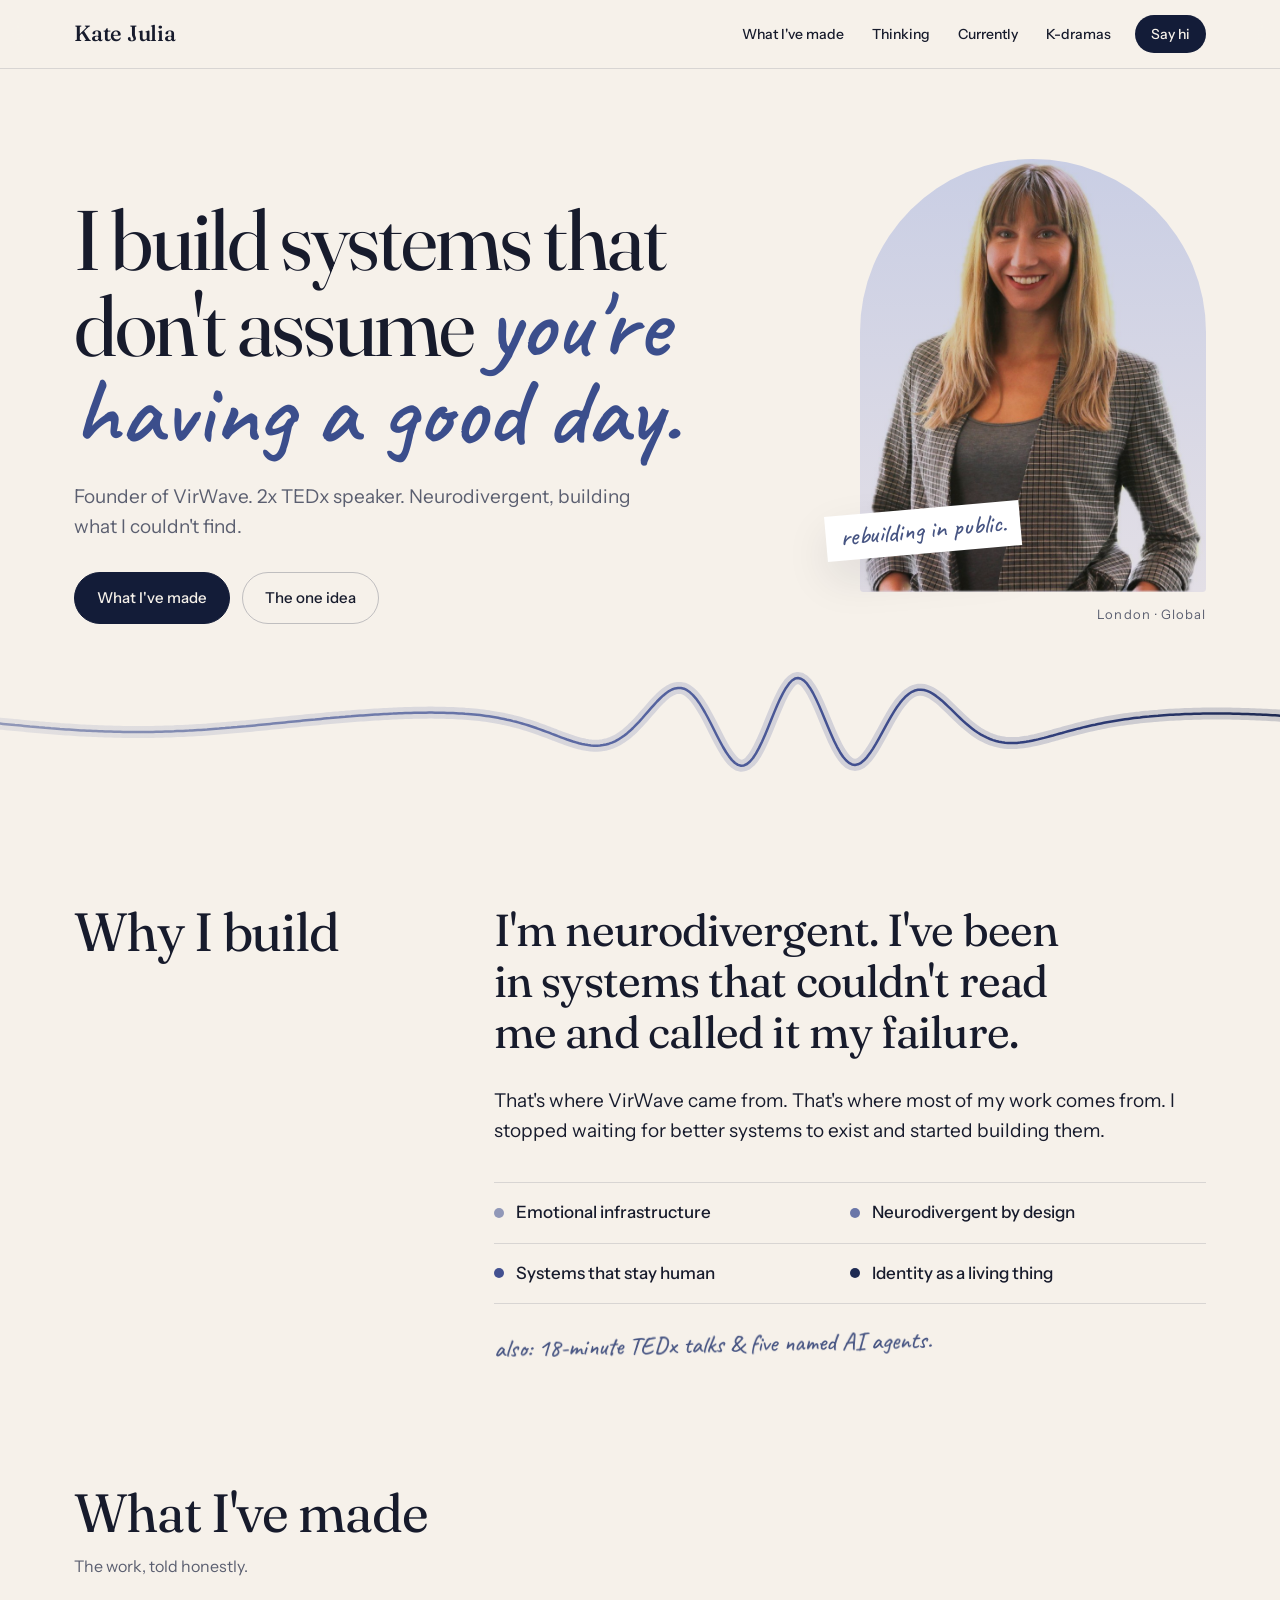
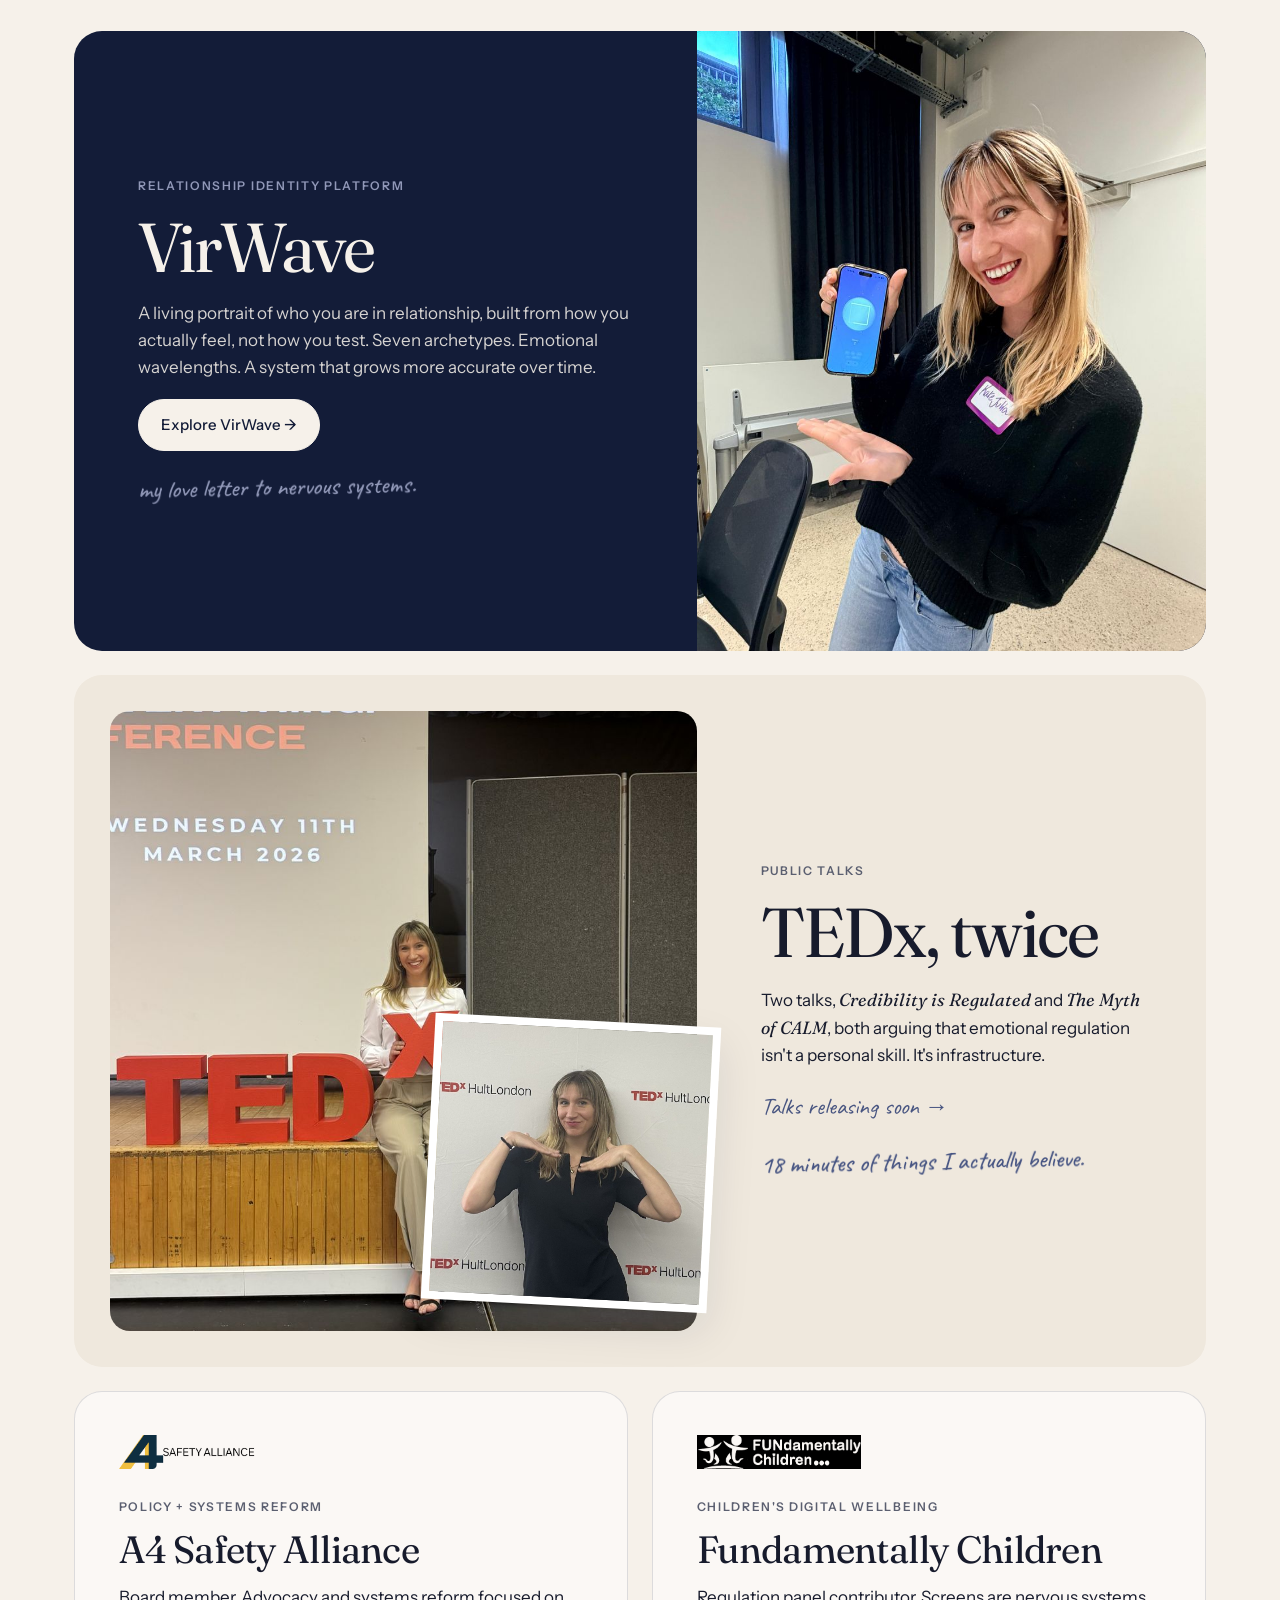
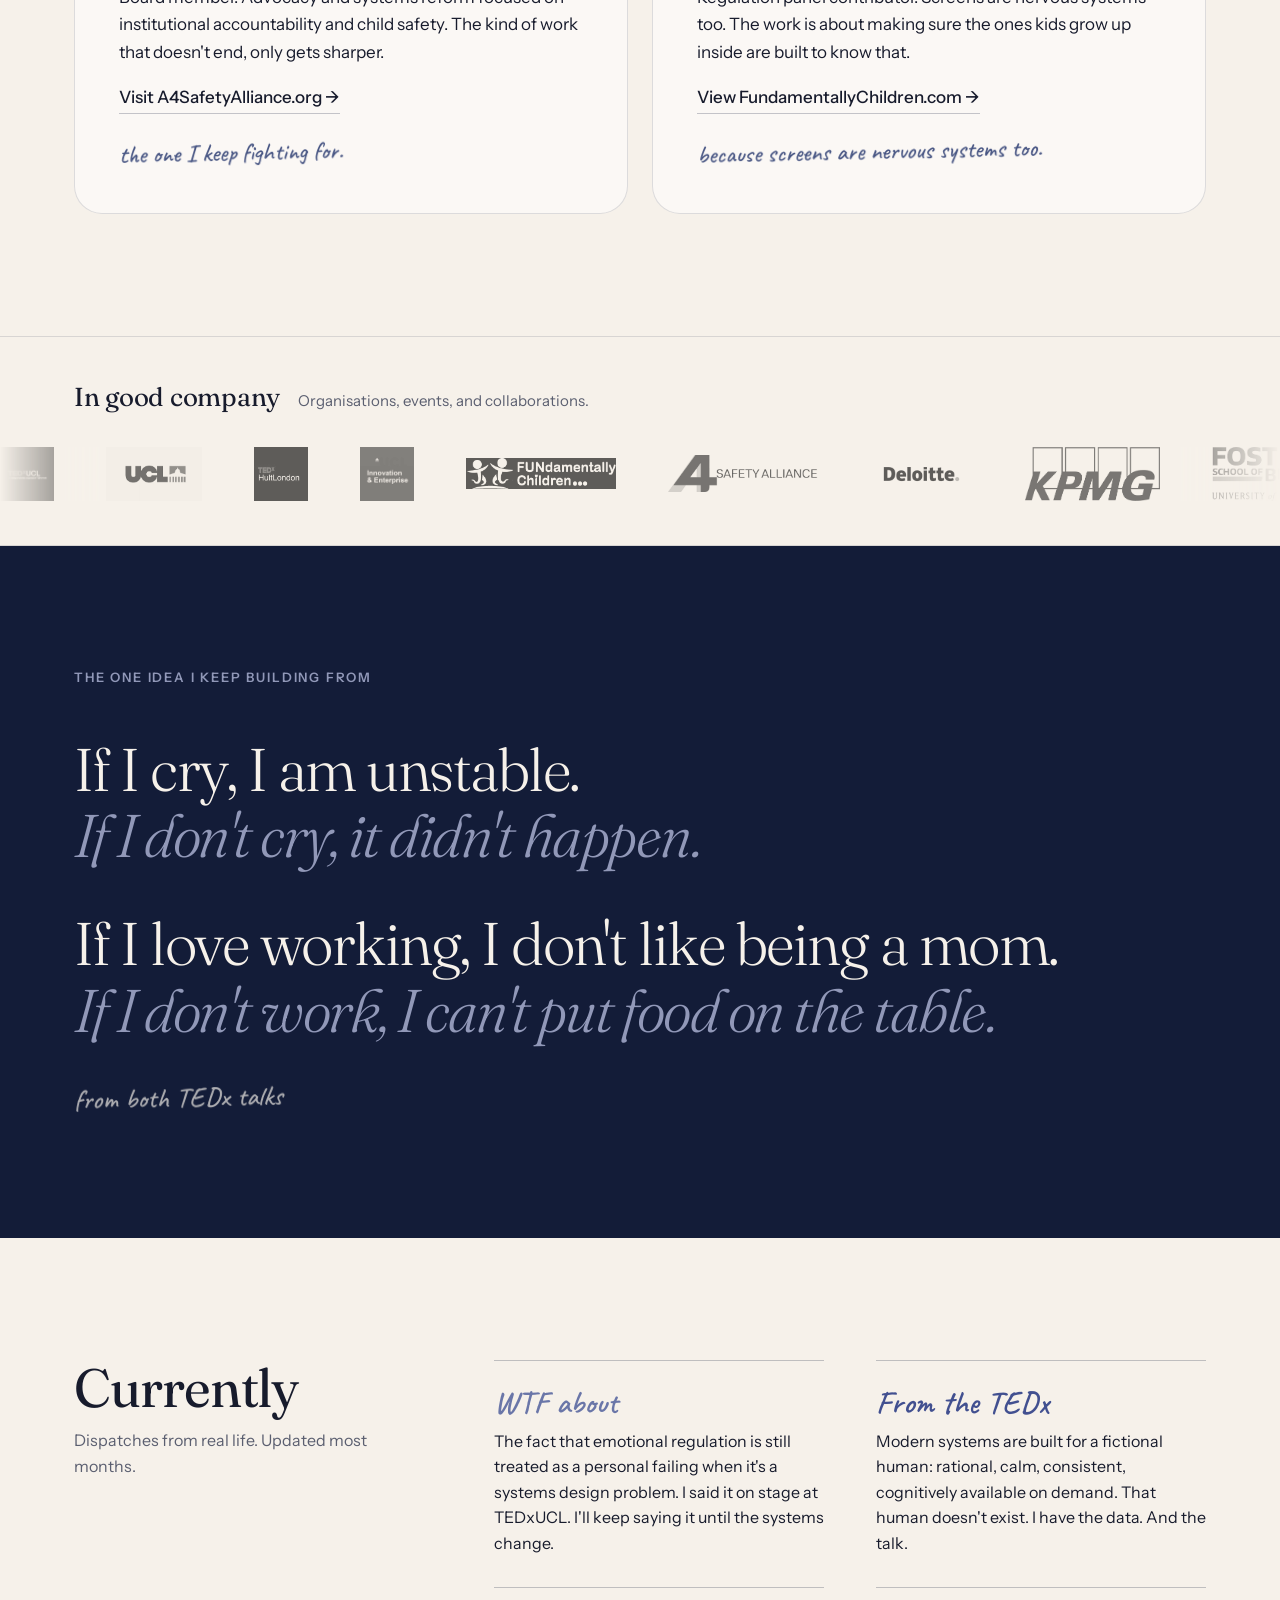
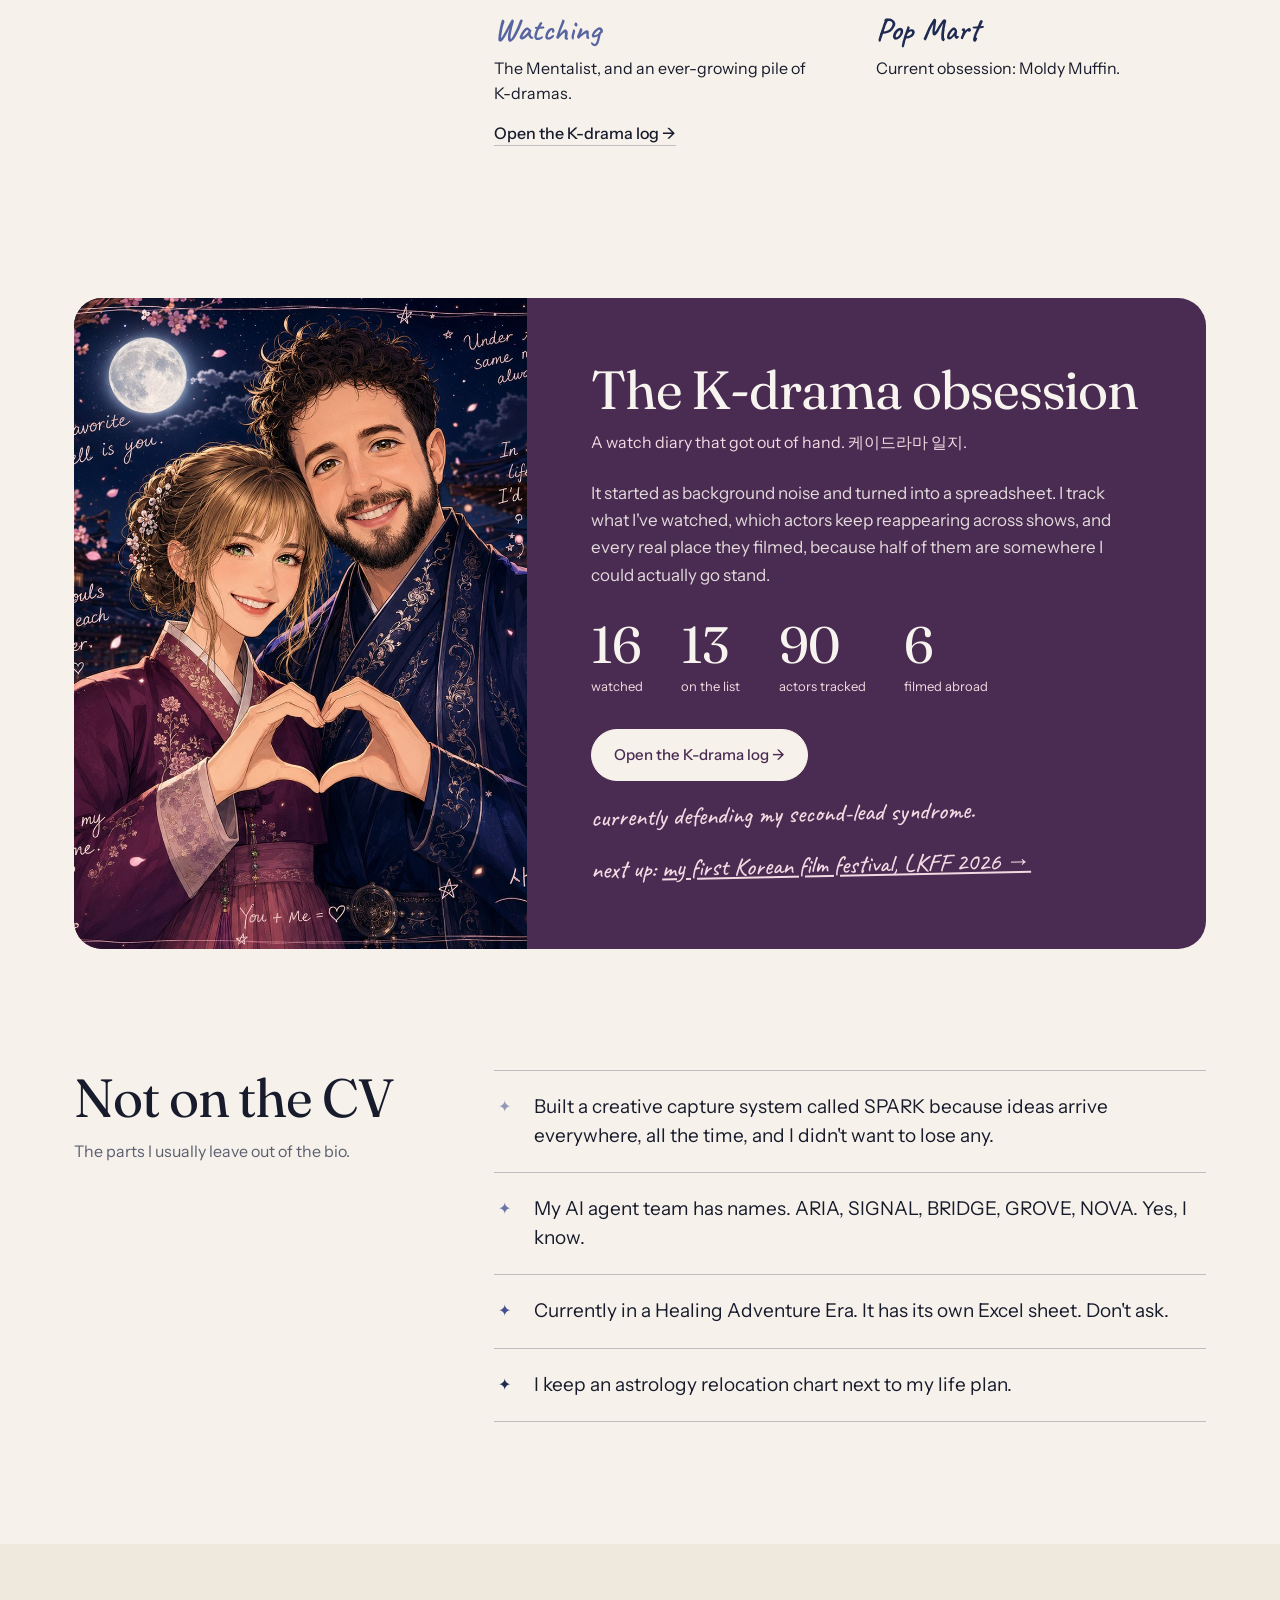
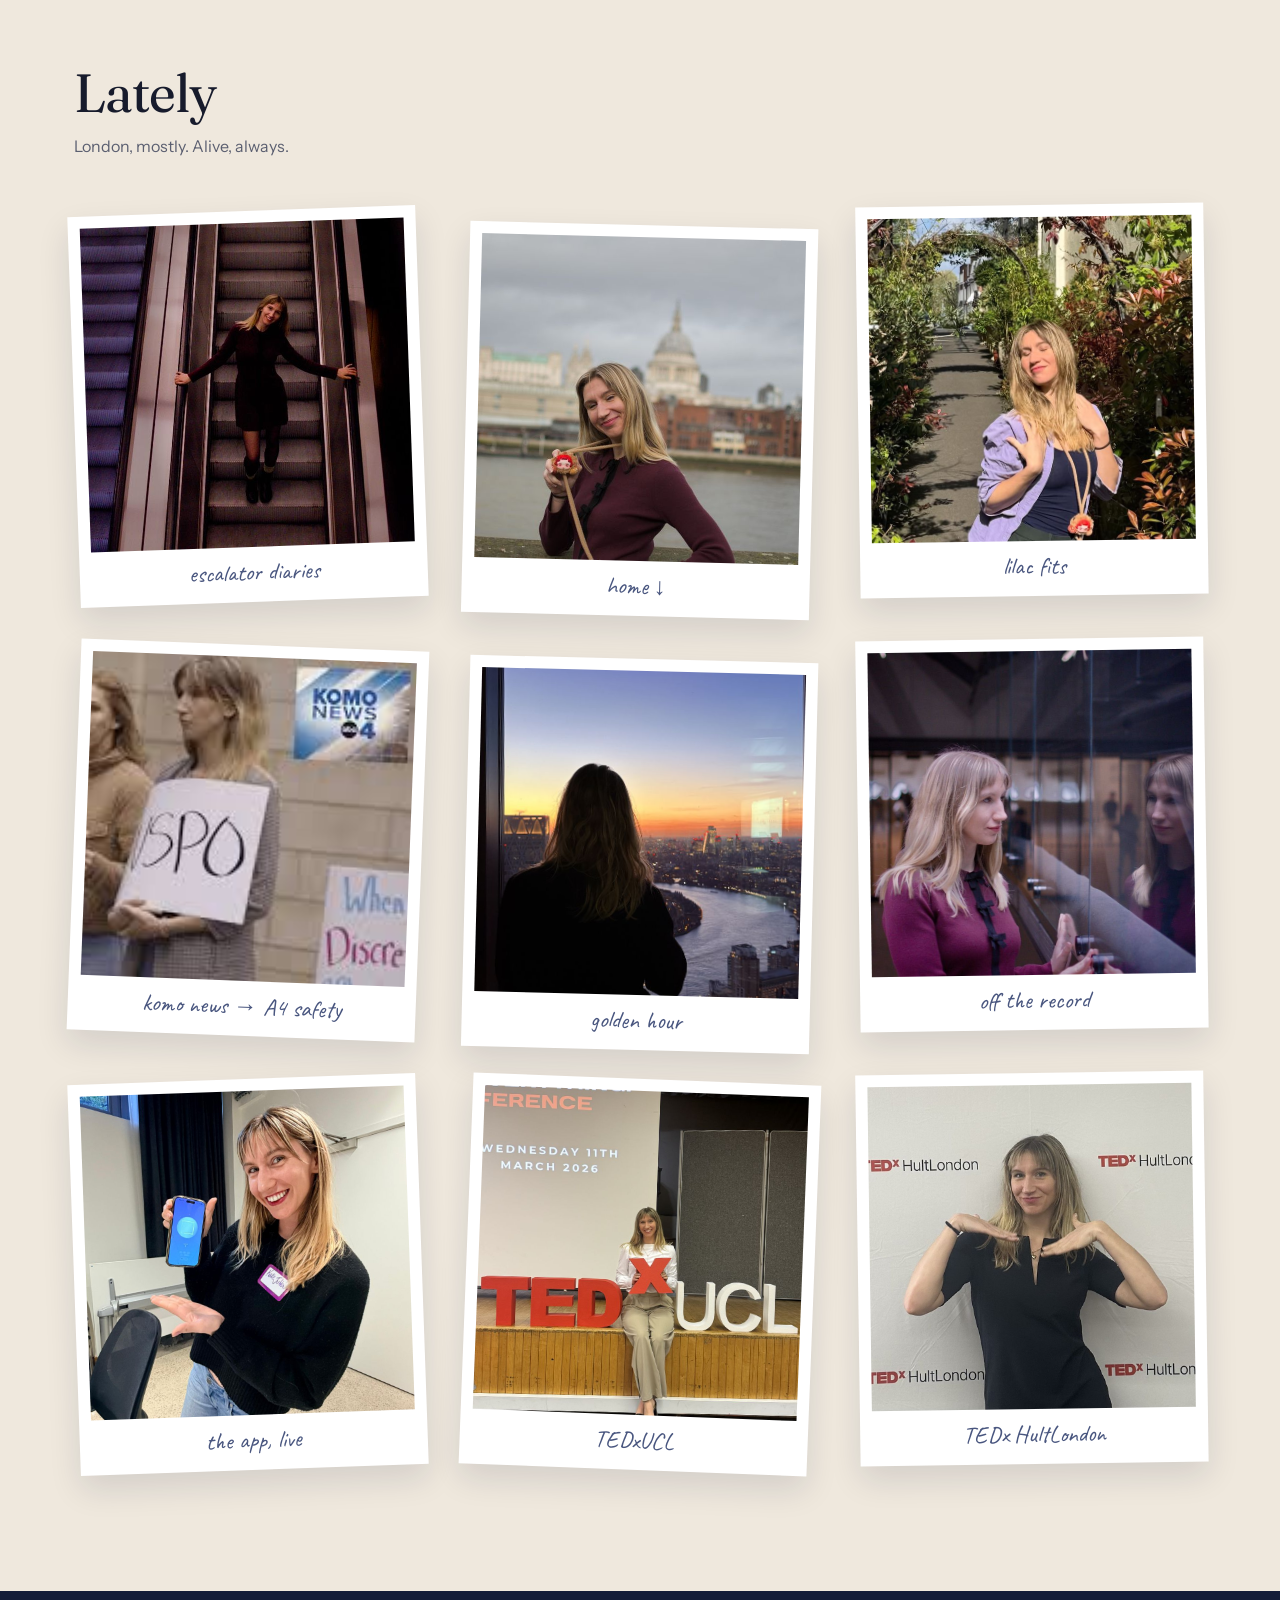
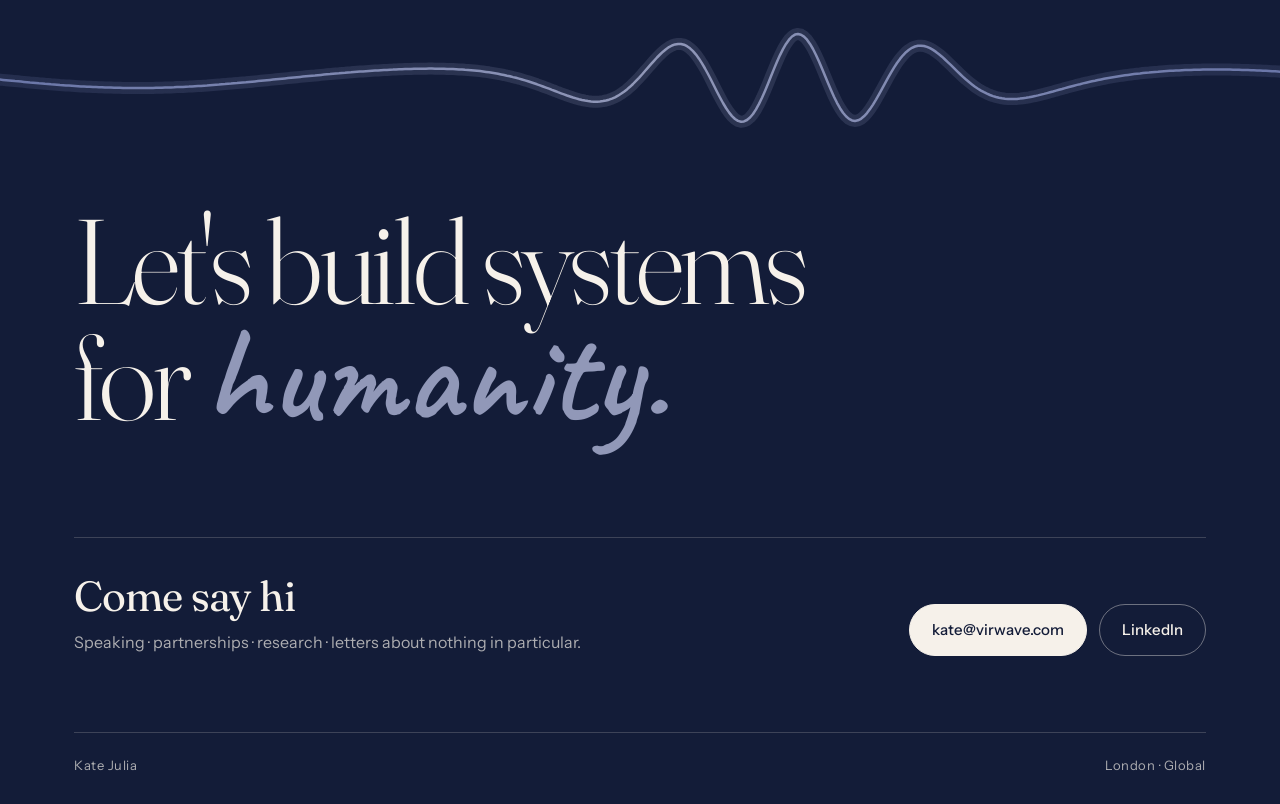
==== commit f1cb38f5: "K-drama page matches the homepage: site header, split hero, LKFF strip, #room deep links; homepage K" ====
--- a/index.html
+++ b/index.html
@@ -339,6 +339,9 @@
               <p class="handnote">
                 currently defending my second-lead syndrome.
               </p>
+              <p class="handnote">
+                next up: <a href="./kdrama.html#films" style="color:inherit">my first Korean film festival, LKFF 2026 →</a>
+              </p>
             </div>
           </div>
         </div>
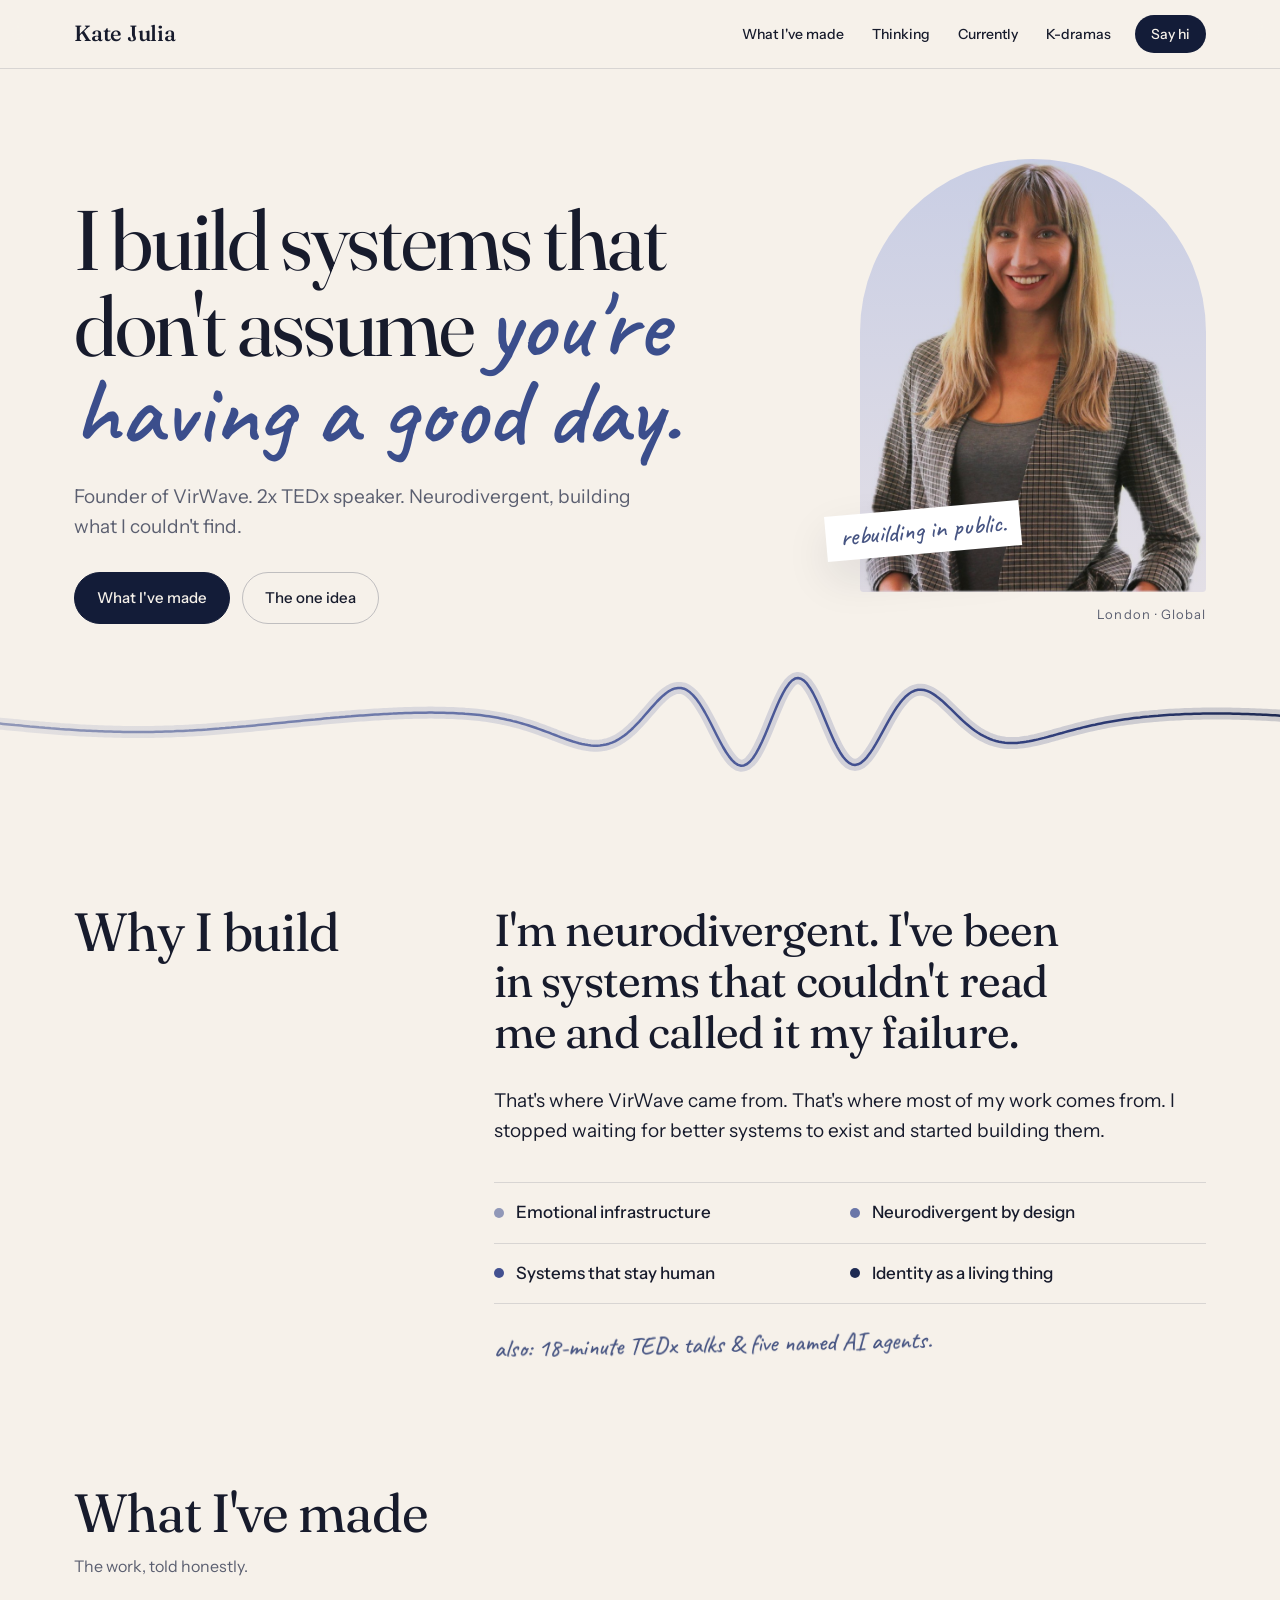
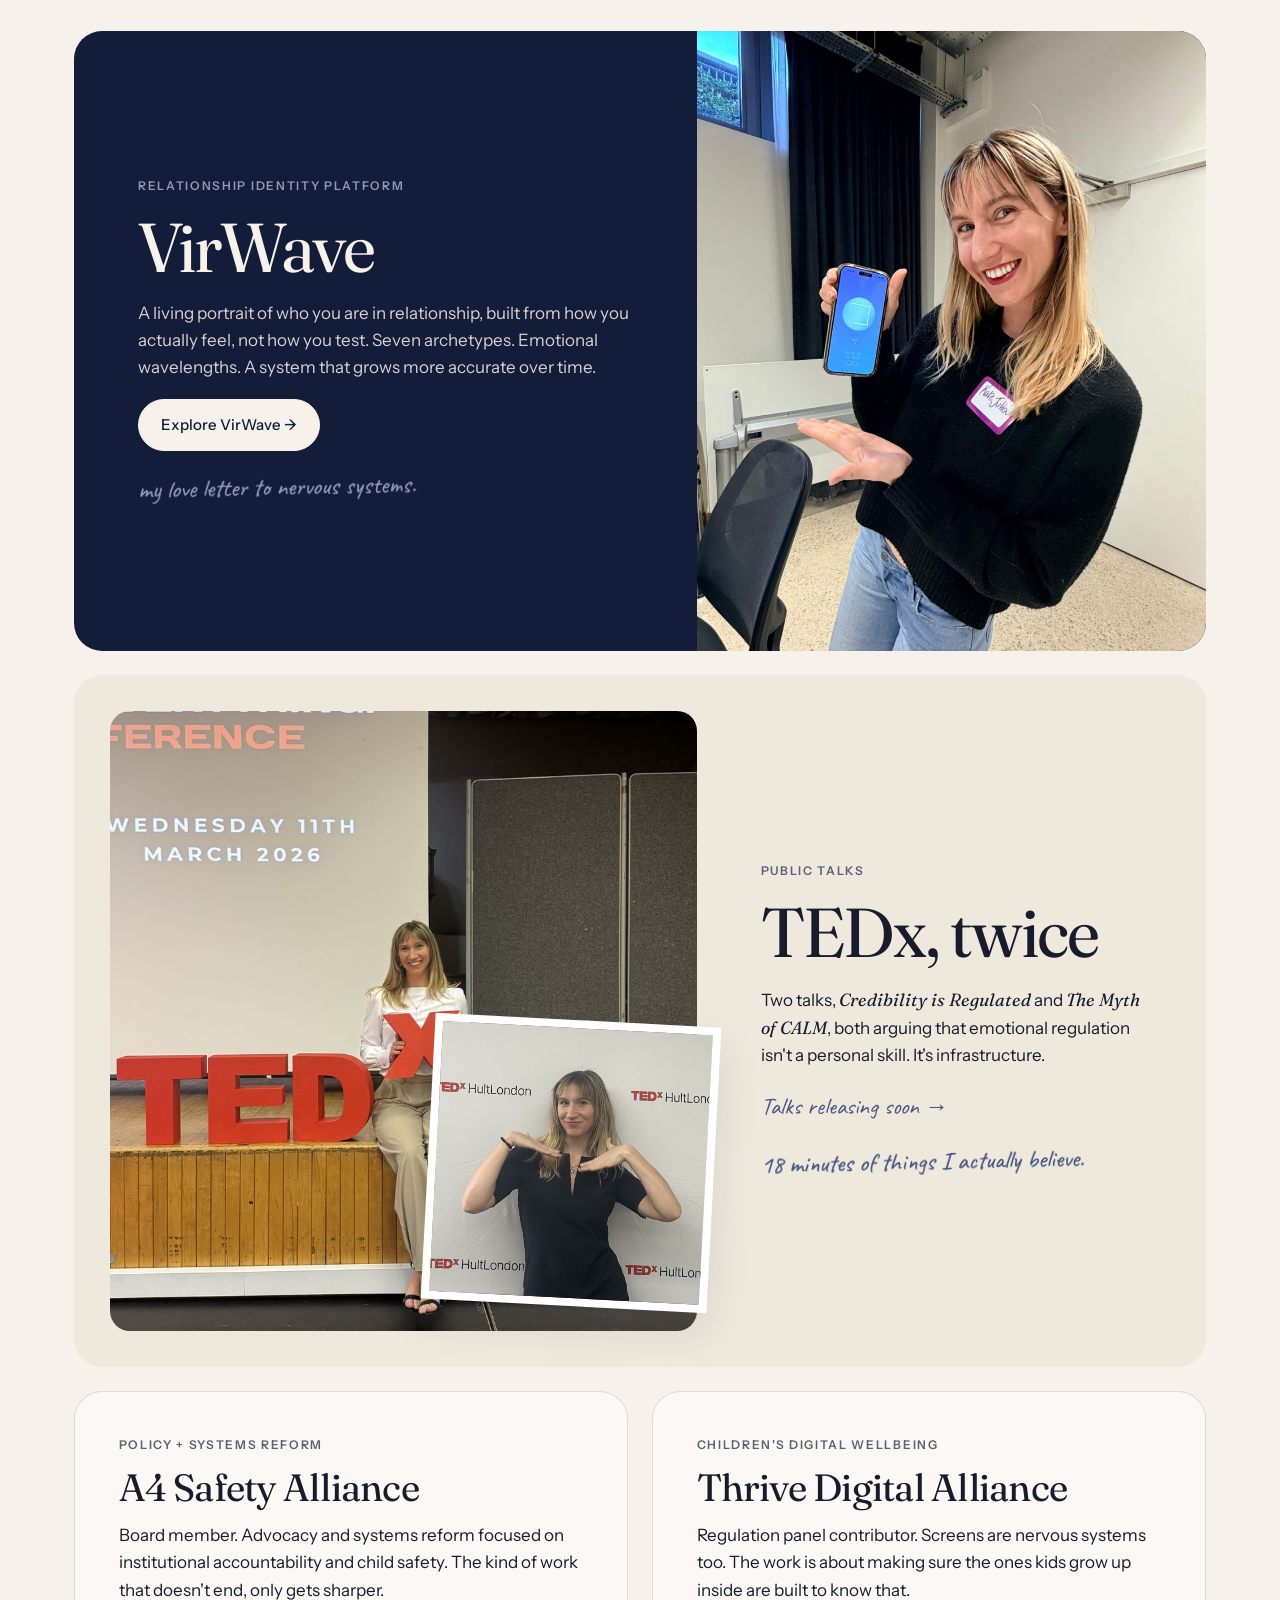
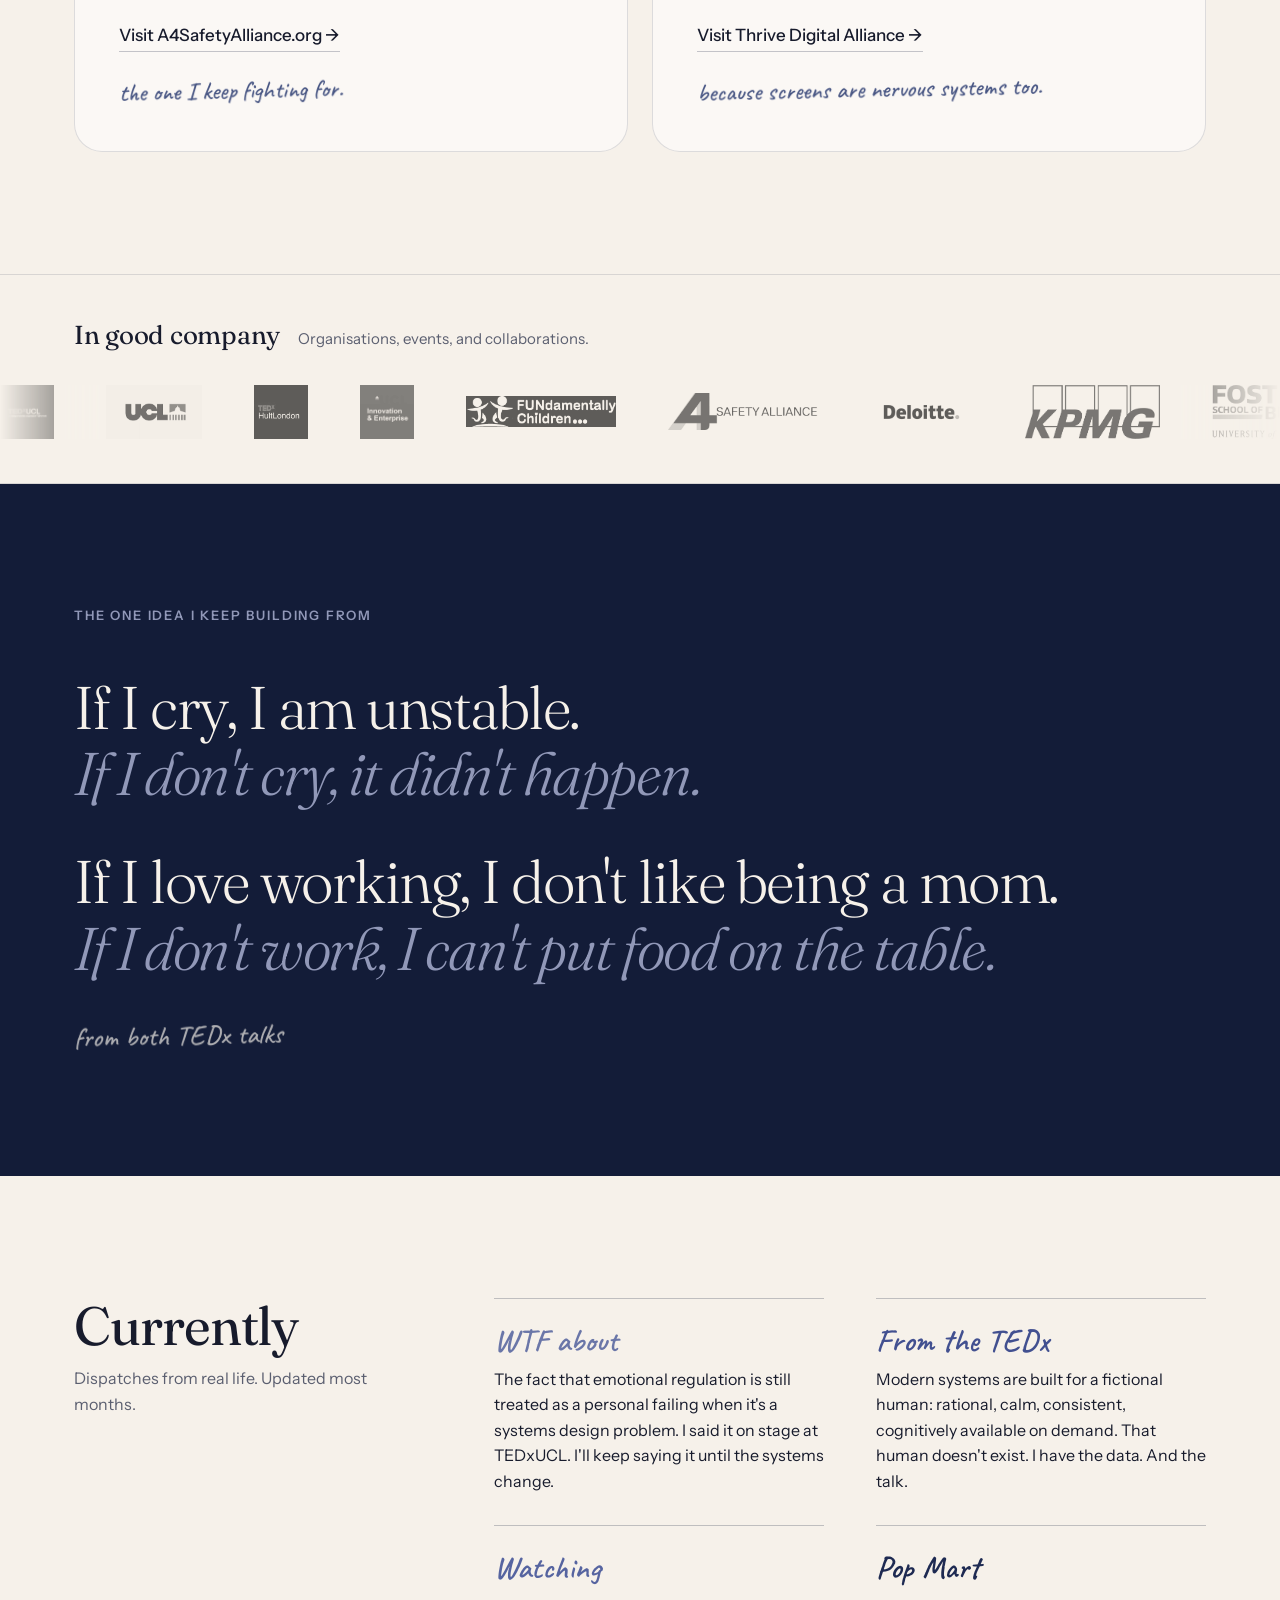
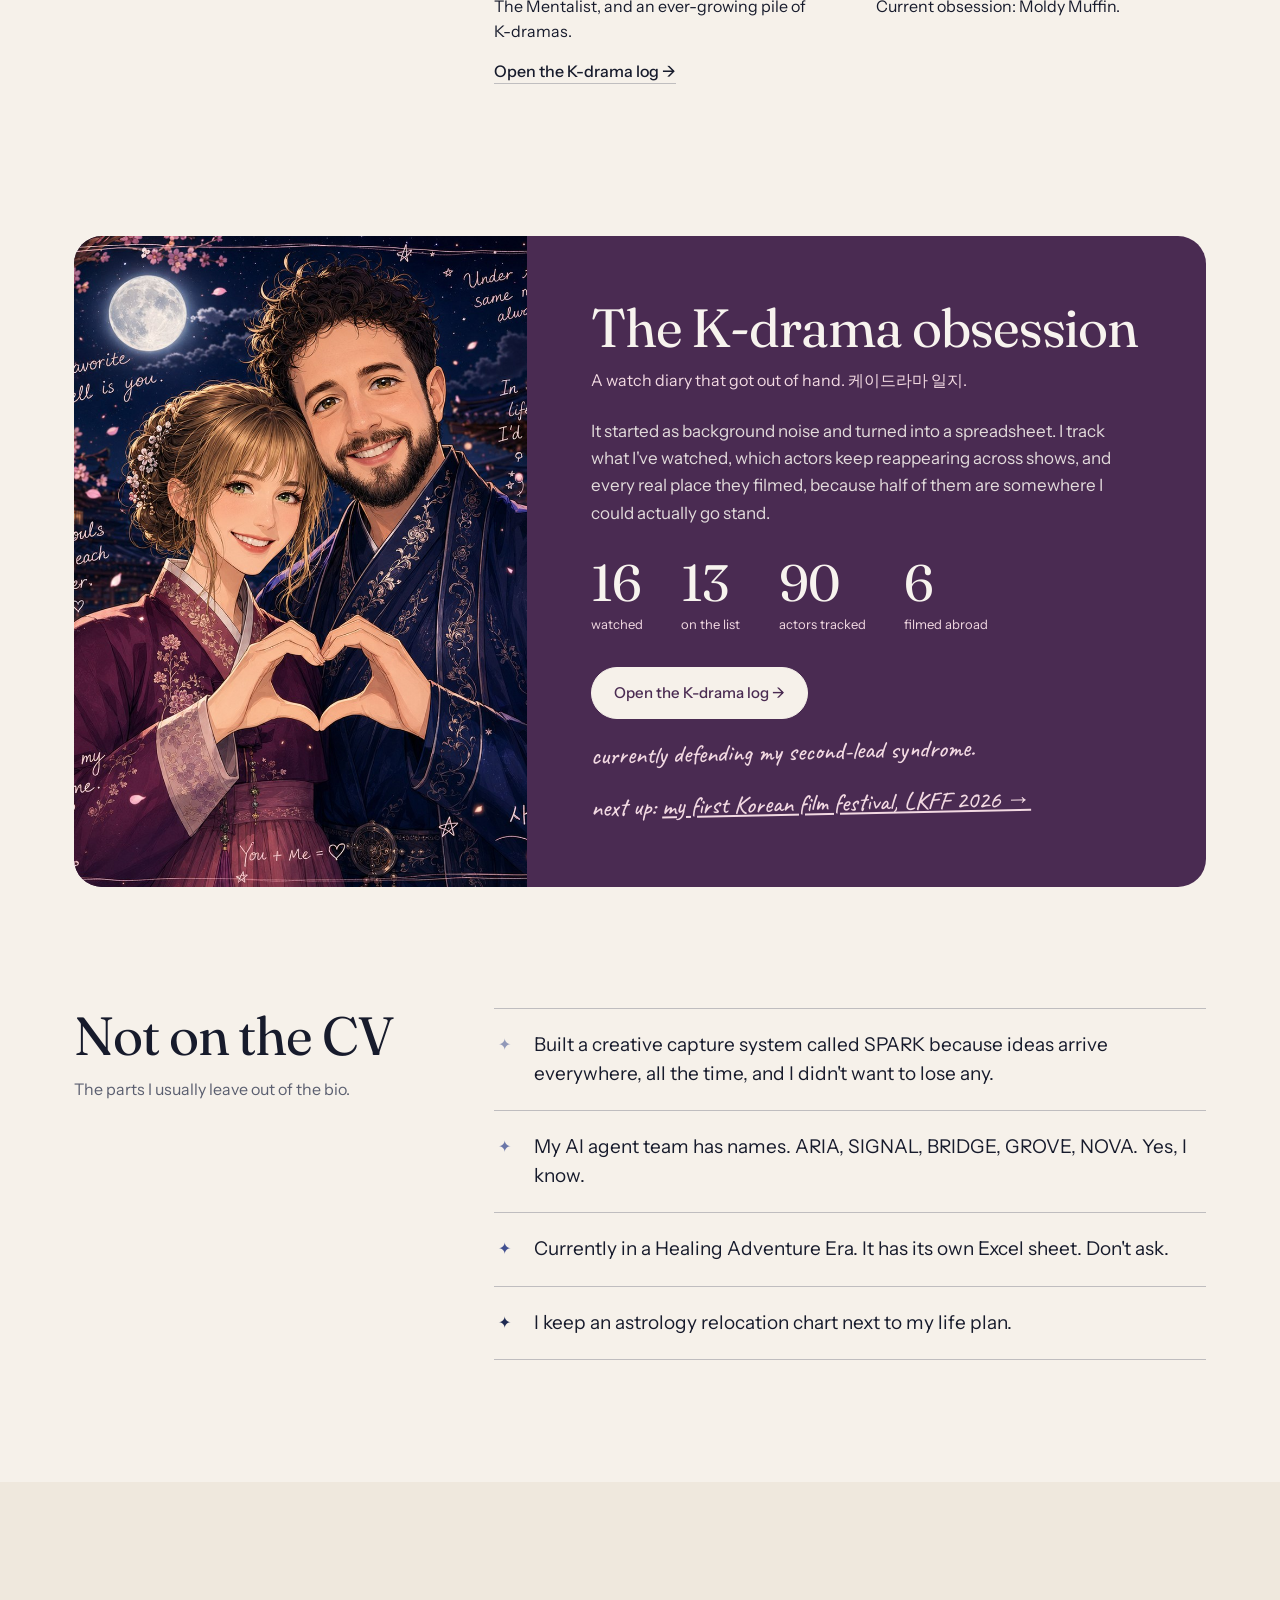
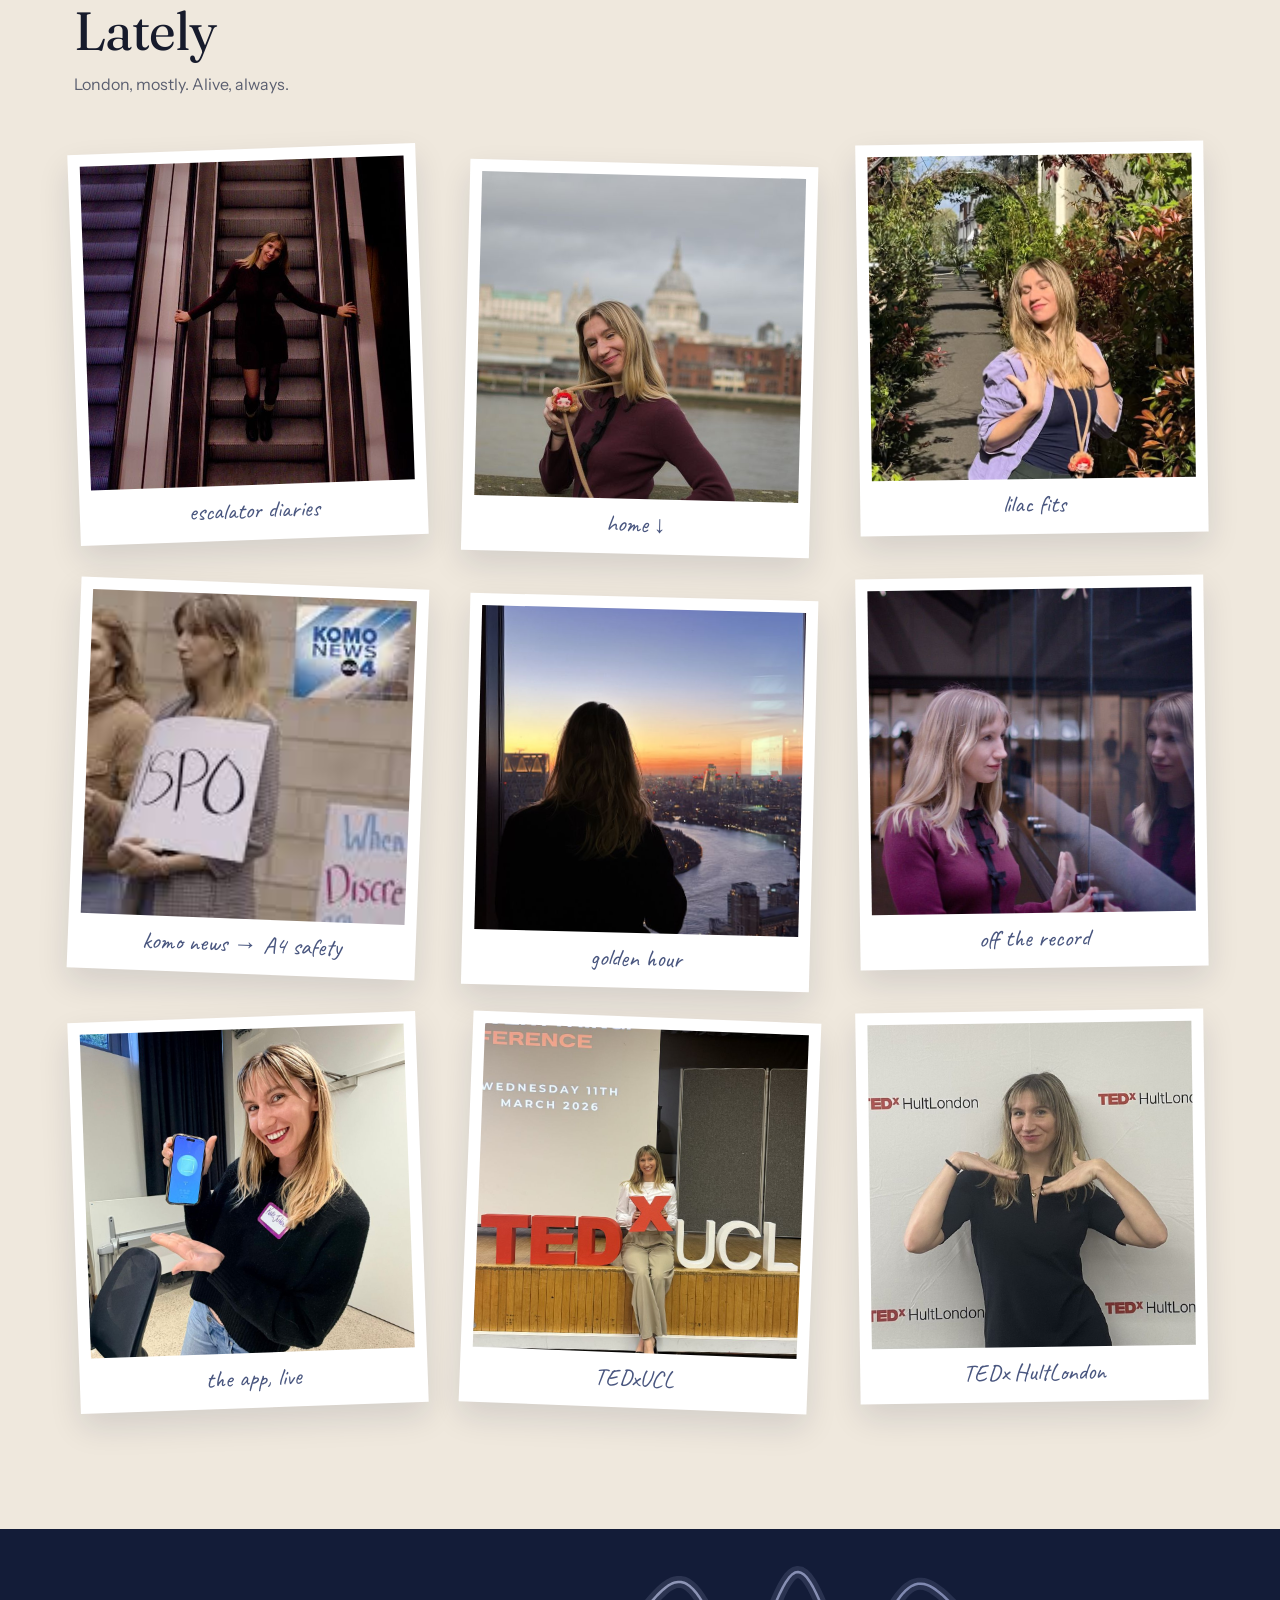
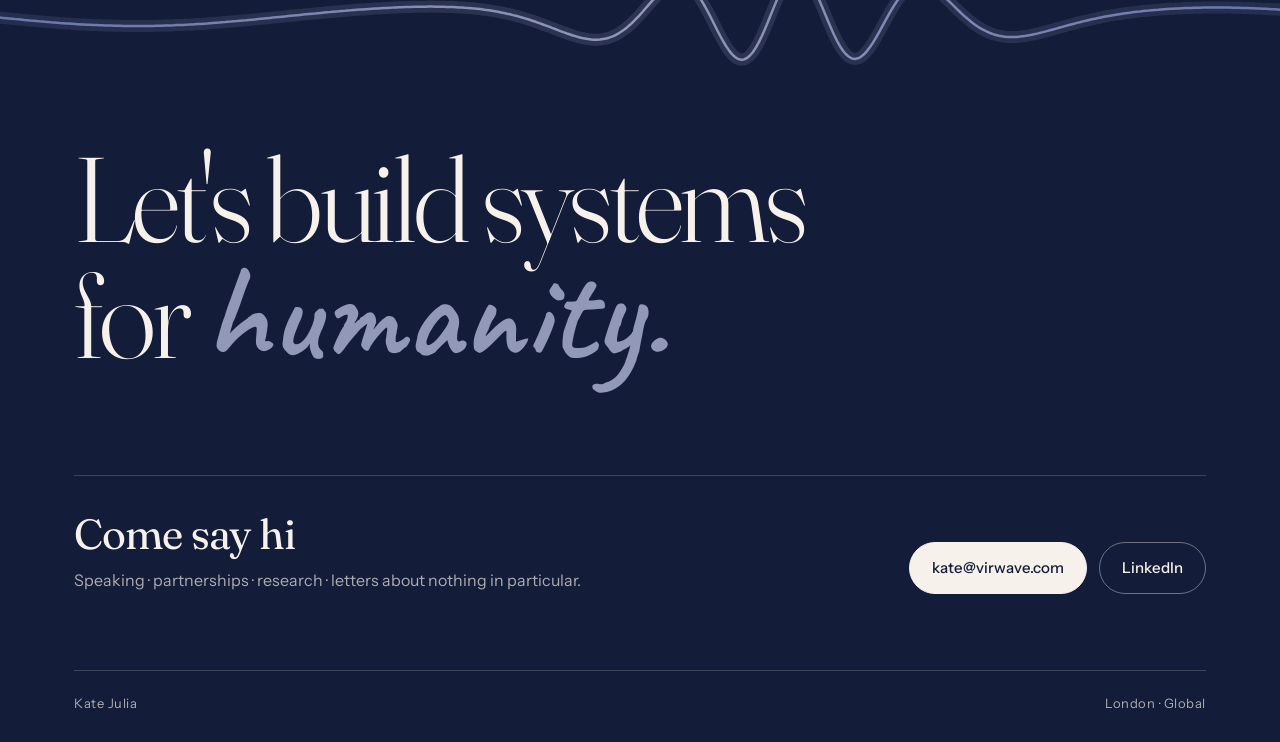
==== commit 29d4d11e: "Homepage: Thrive Digital Alliance card, drop card logos" ====
--- a/index.html
+++ b/index.html
@@ -192,7 +192,6 @@
 
           <div class="card-pair">
             <article class="card" data-reveal>
-              <img class="card-logo" src="./assets/logos/a4.png" alt="" loading="lazy" />
               <div class="eyebrow">Policy + Systems Reform</div>
               <h3 class="card-title">A4 Safety Alliance</h3>
               <p>
@@ -207,16 +206,15 @@
             </article>
 
             <article class="card" data-reveal>
-              <img class="card-logo" src="./assets/logos/fundamentally.png" alt="" loading="lazy" />
               <div class="eyebrow">Children's Digital Wellbeing</div>
-              <h3 class="card-title">Fundamentally Children</h3>
+              <h3 class="card-title">Thrive Digital Alliance</h3>
               <p>
                 Regulation panel contributor. Screens are nervous systems
                 too. The work is about making sure the ones kids grow up
                 inside are built to know that.
               </p>
-              <a class="link" href="https://fundamentallychildren.com" target="_blank" rel="noopener noreferrer">
-                View FundamentallyChildren.com →
+              <a class="link" href="https://sites.google.com/fundamentallychildren.com/thrivedigitalalliance/" target="_blank" rel="noopener noreferrer">
+                Visit Thrive Digital Alliance →
               </a>
               <p class="handnote">because screens are nervous systems too.</p>
             </article>
--- a/styles.css
+++ b/styles.css
@@ -506,12 +506,6 @@
   border-color: var(--line-strong);
   box-shadow: var(--shadow);
 }
-.card-logo{
-  height: 34px;
-  width: auto;
-  margin-bottom: 14px;
-  mix-blend-mode: multiply;
-}
 .card-title{
   font-family: var(--serif);
   font-weight: 400;
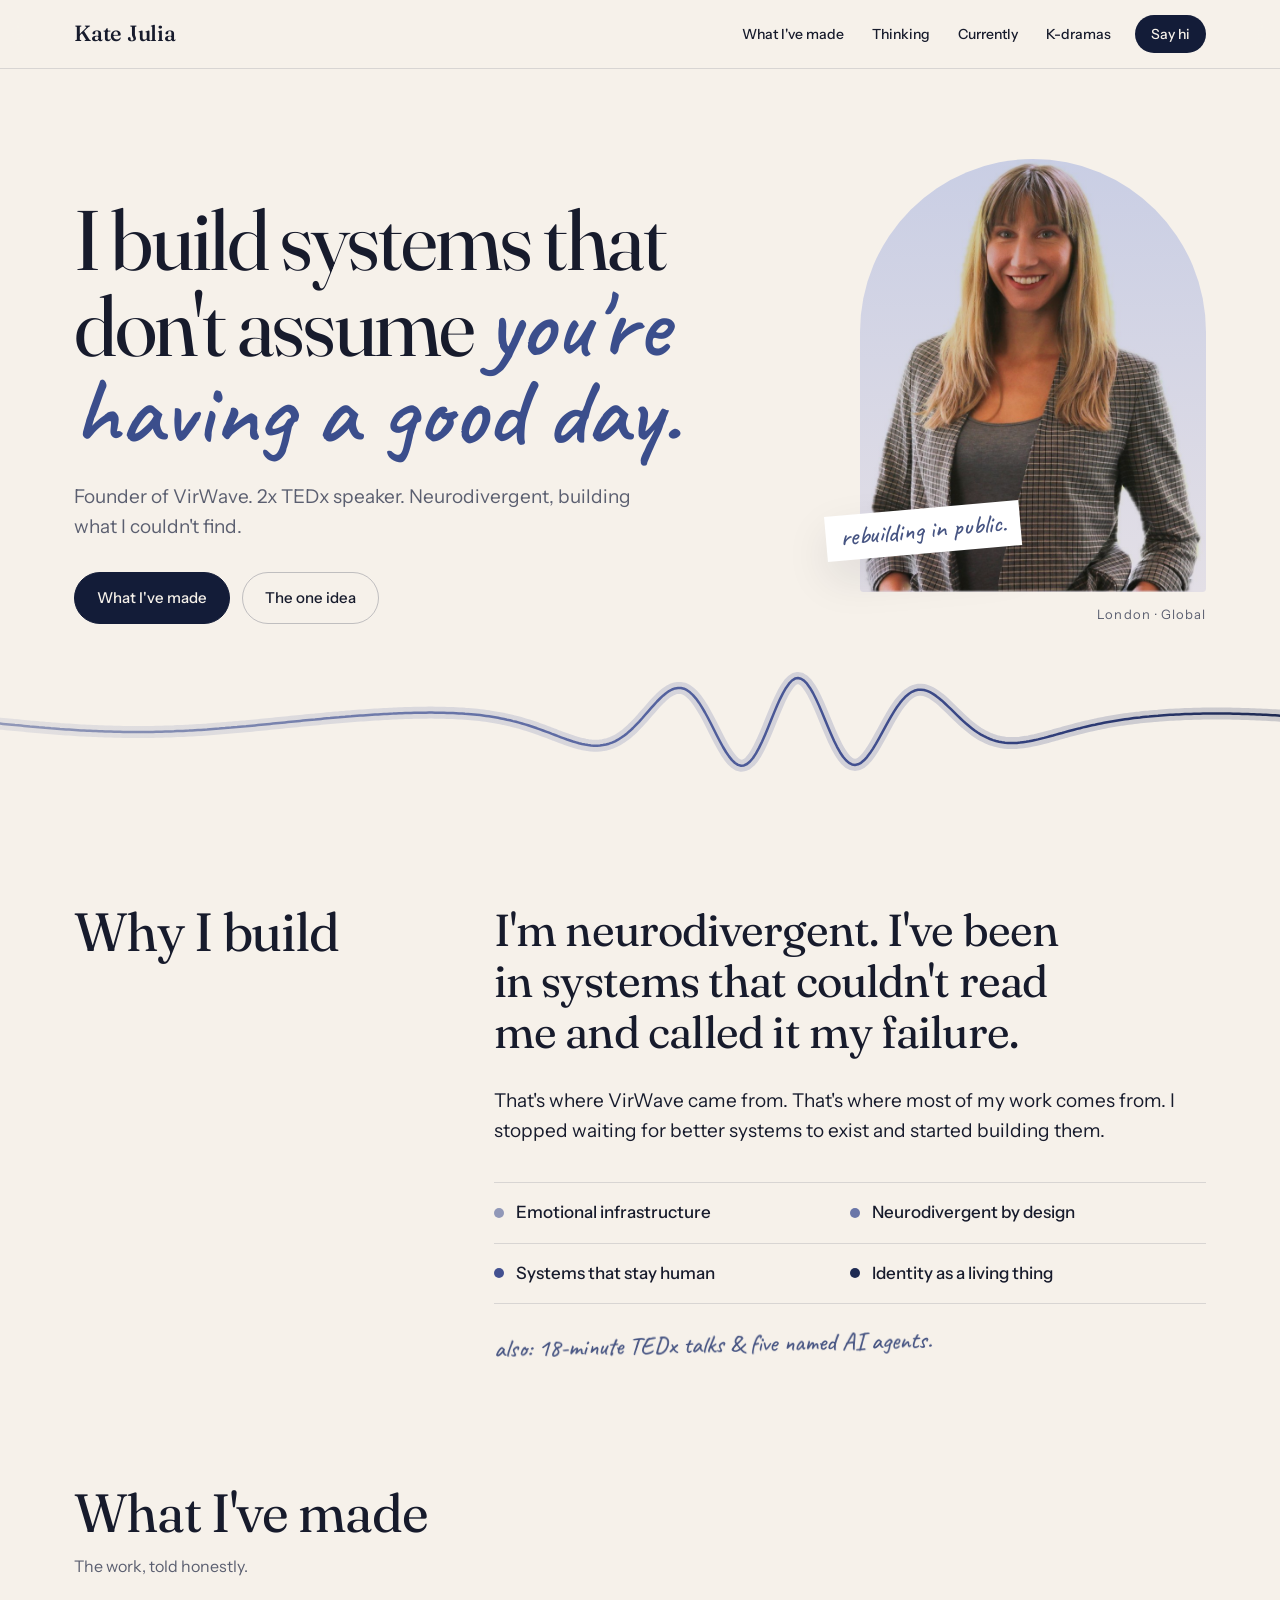
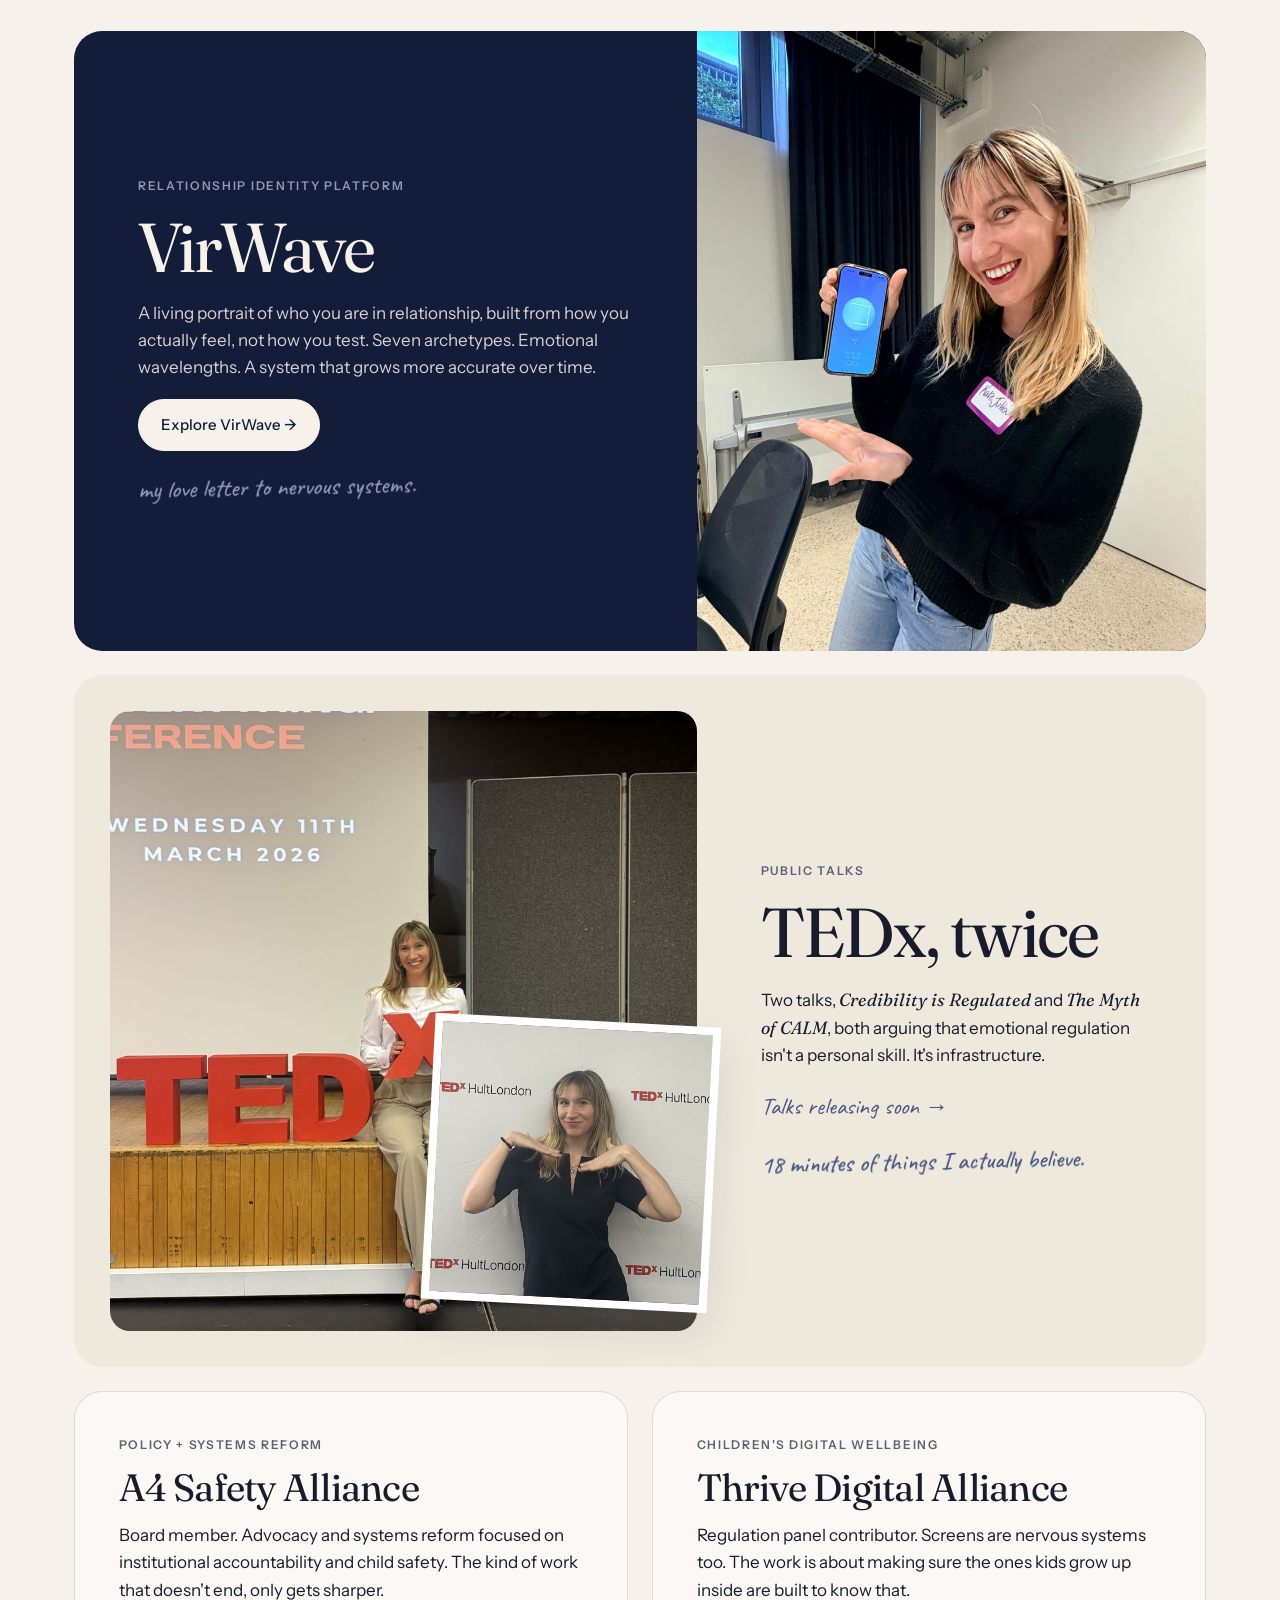
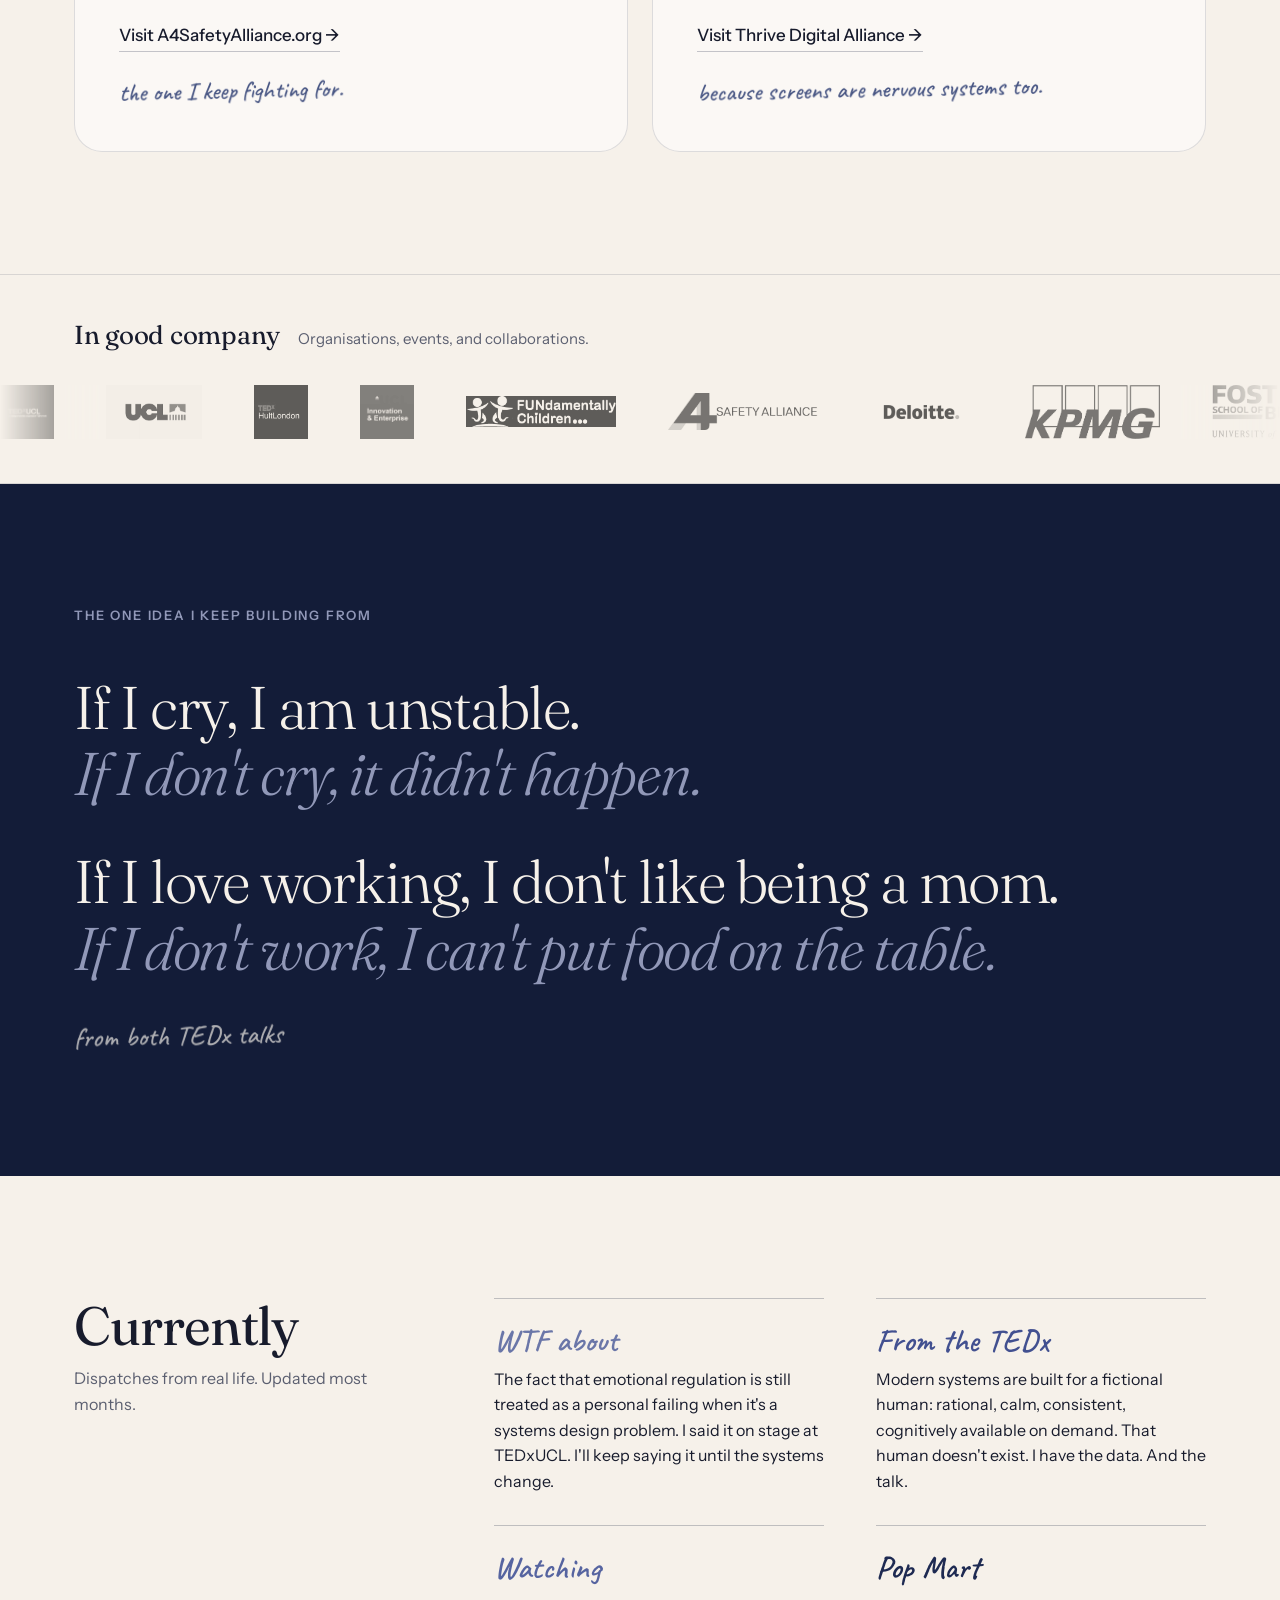
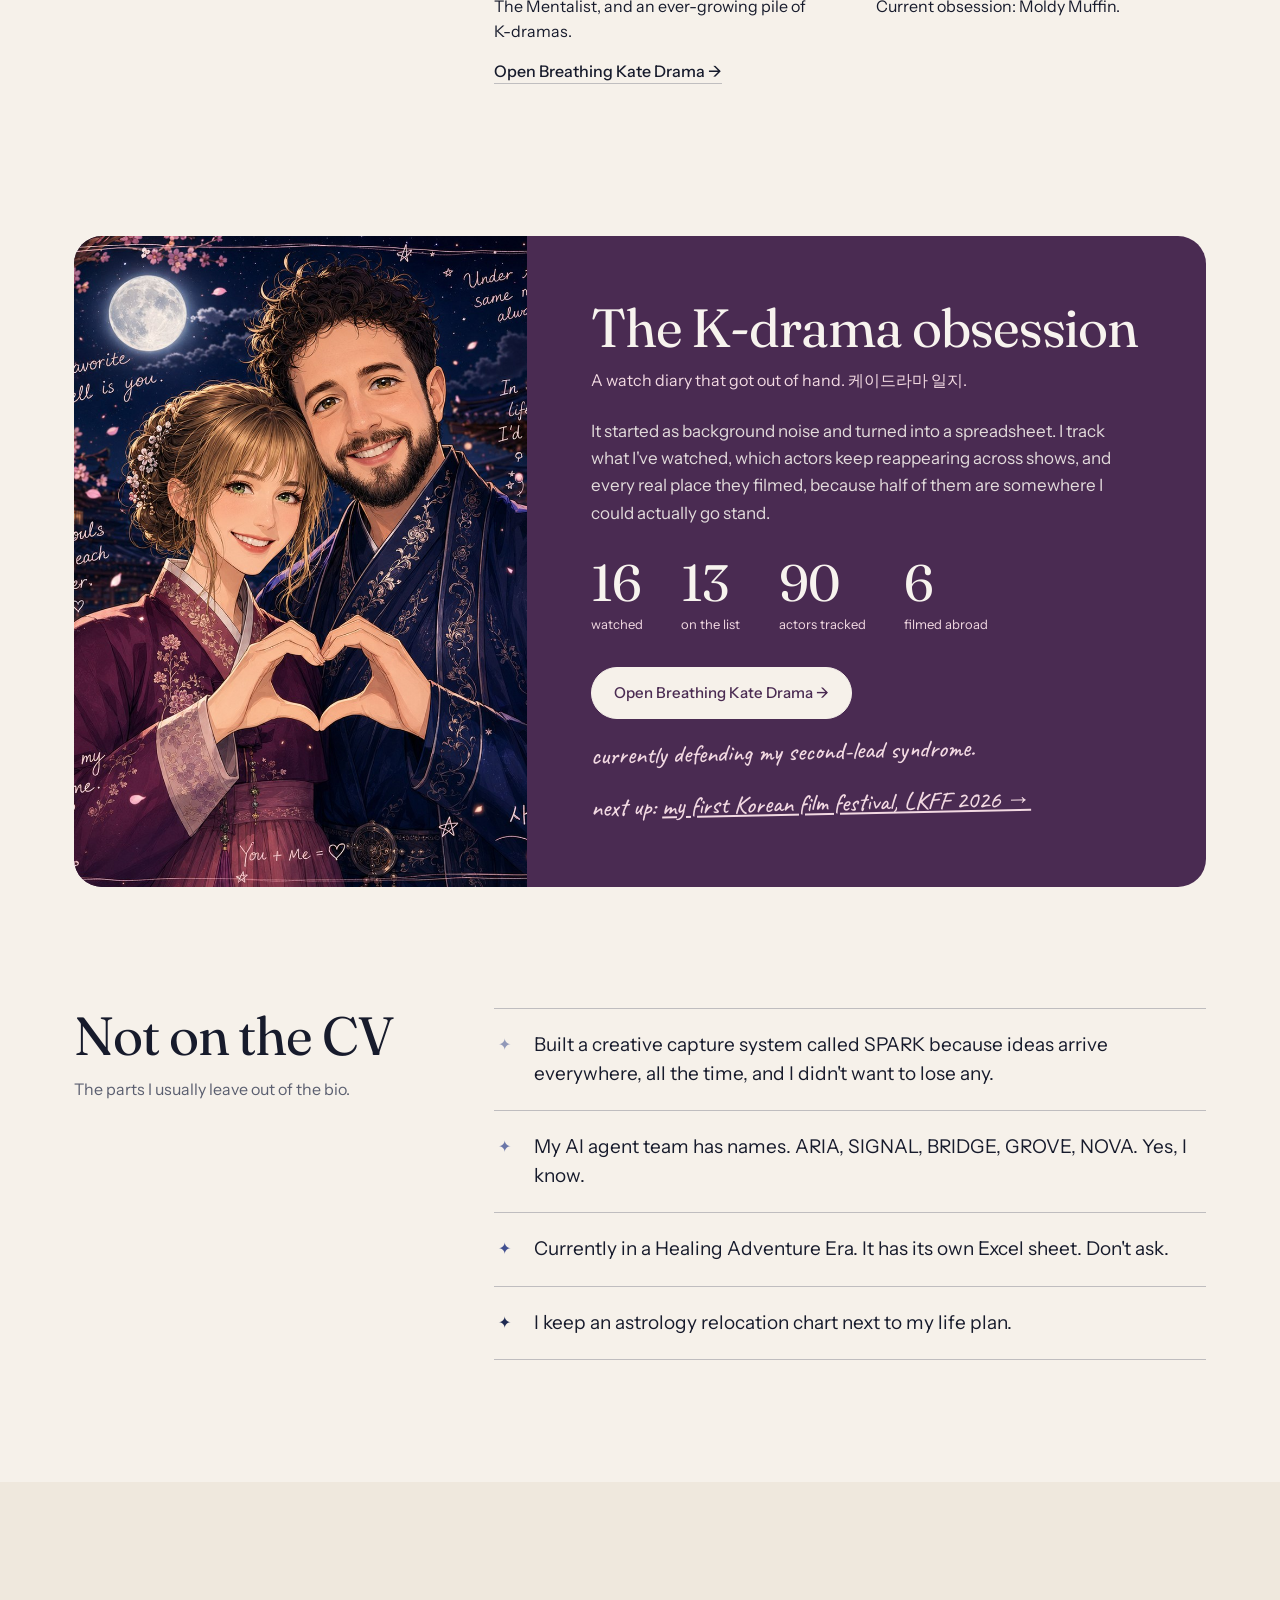
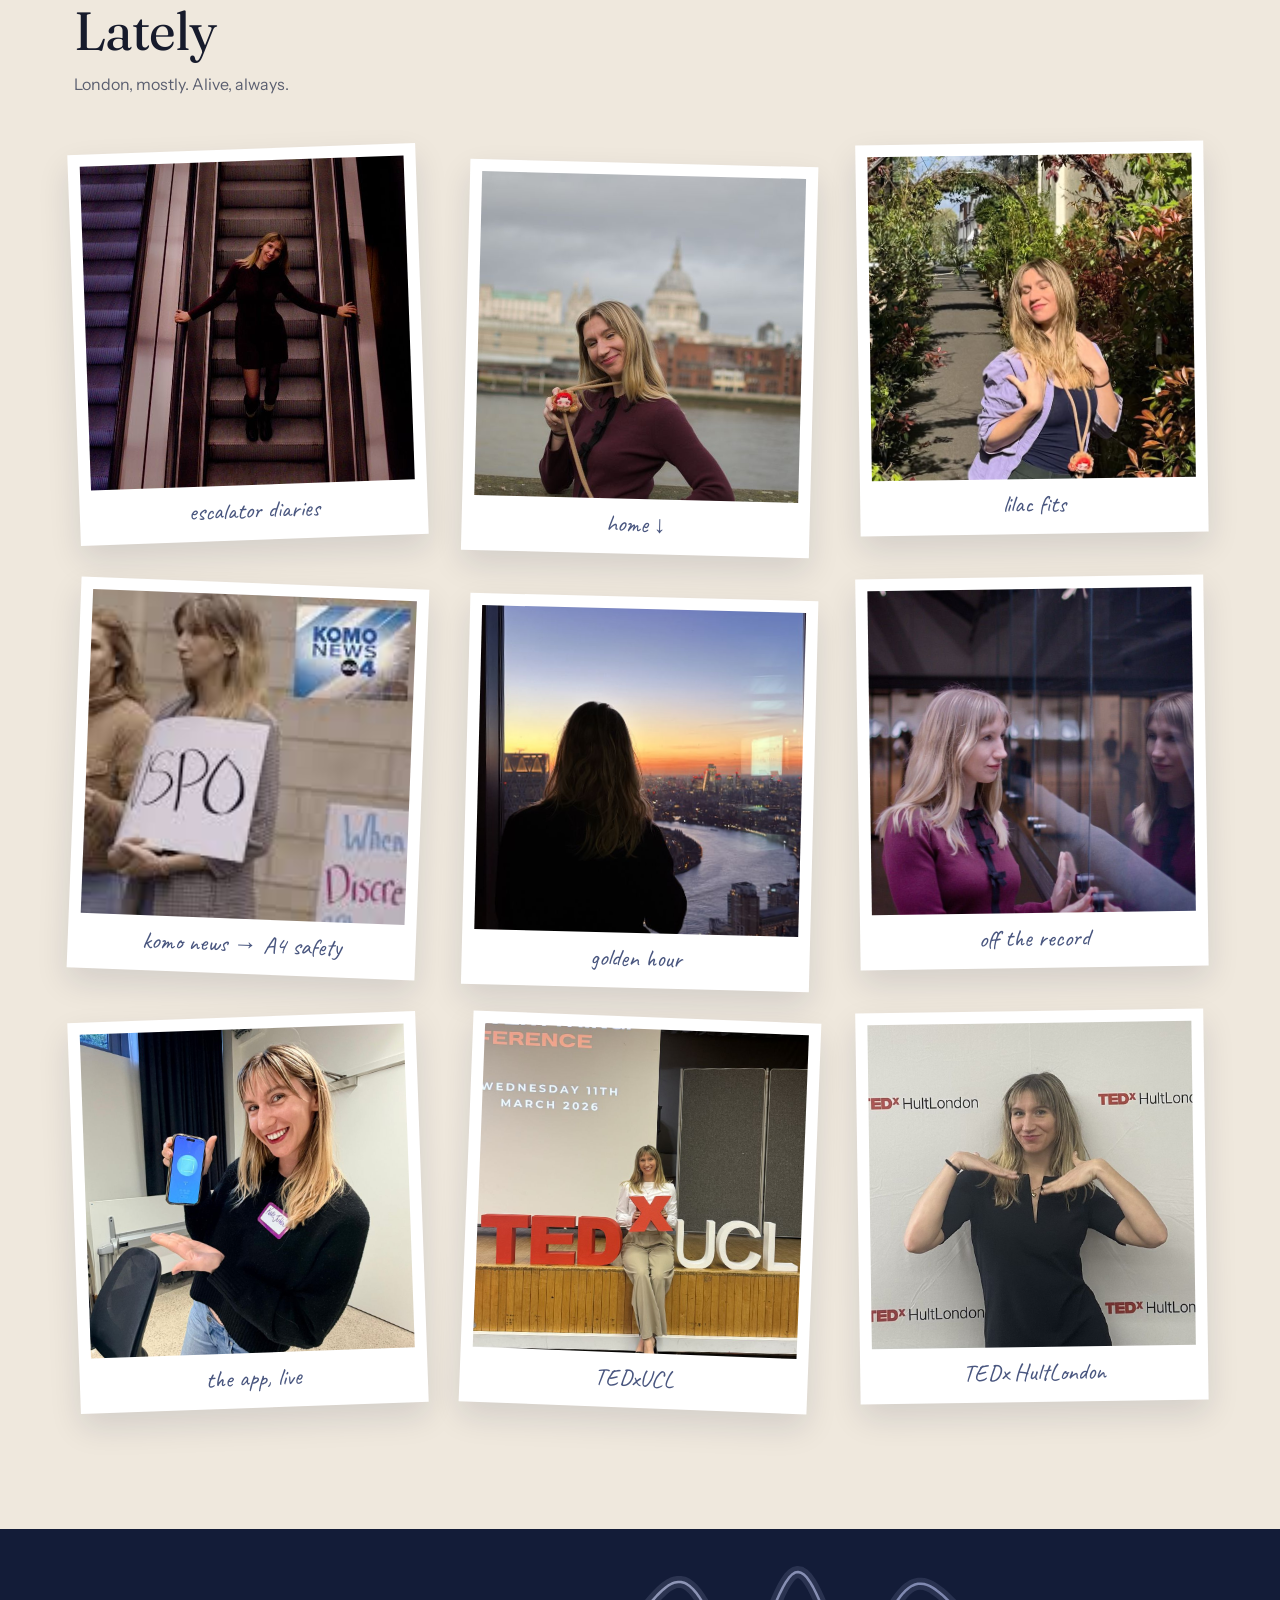
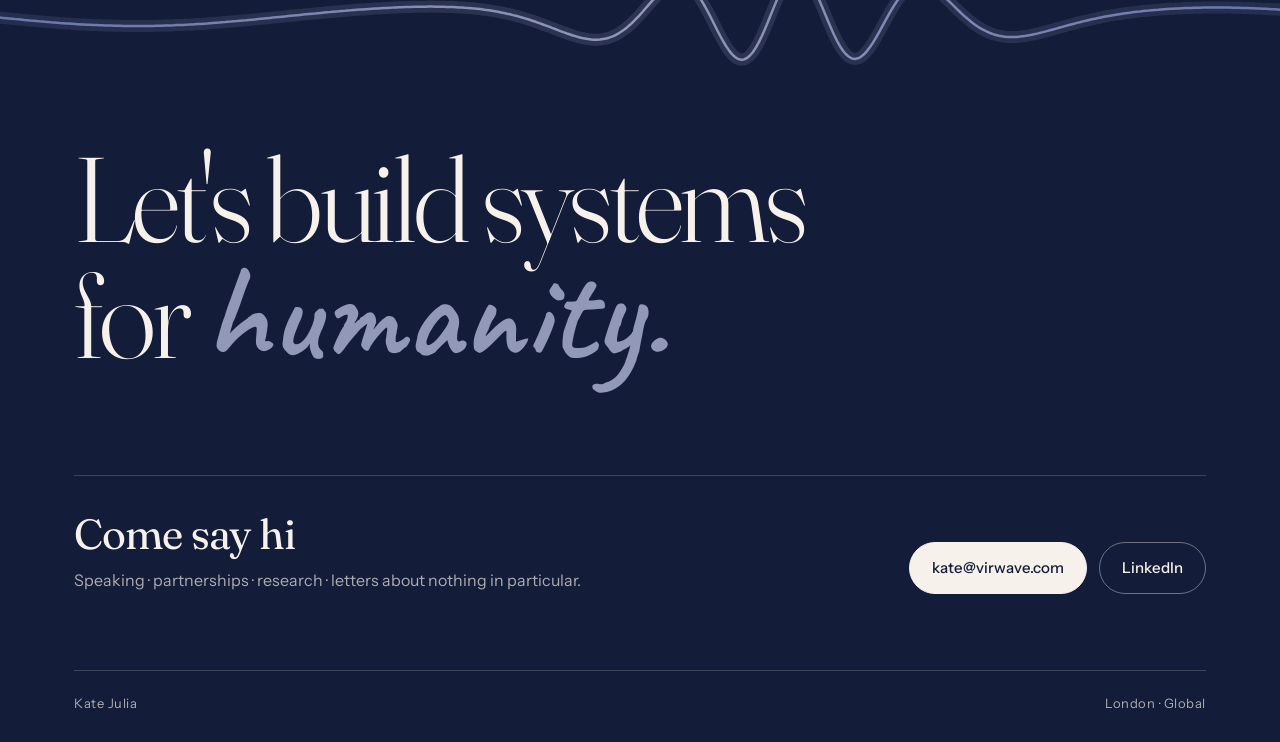
==== commit d741ff42: "K-drama: rename page to Breathing Kate Drama (kdrama.html address unchanged) Co-Authored-By: Claude " ====
--- a/index.html
+++ b/index.html
@@ -288,7 +288,7 @@
             <div class="currently-item" data-reveal>
               <div class="currently-label">Watching</div>
               <p>The Mentalist, and an ever-growing pile of K-dramas.</p>
-              <p><a class="link" href="./kdrama.html">Open the K-drama log →</a></p>
+              <p><a class="link" href="./kdrama.html">Open Breathing Kate Drama →</a></p>
             </div>
             <div class="currently-item" data-reveal>
               <div class="currently-label">Pop Mart</div>
@@ -331,7 +331,7 @@
               </dl>
 
               <div class="actions">
-                <a class="btn btn-light" href="./kdrama.html">Open the K-drama log →</a>
+                <a class="btn btn-light" href="./kdrama.html">Open Breathing Kate Drama →</a>
               </div>
 
               <p class="handnote">
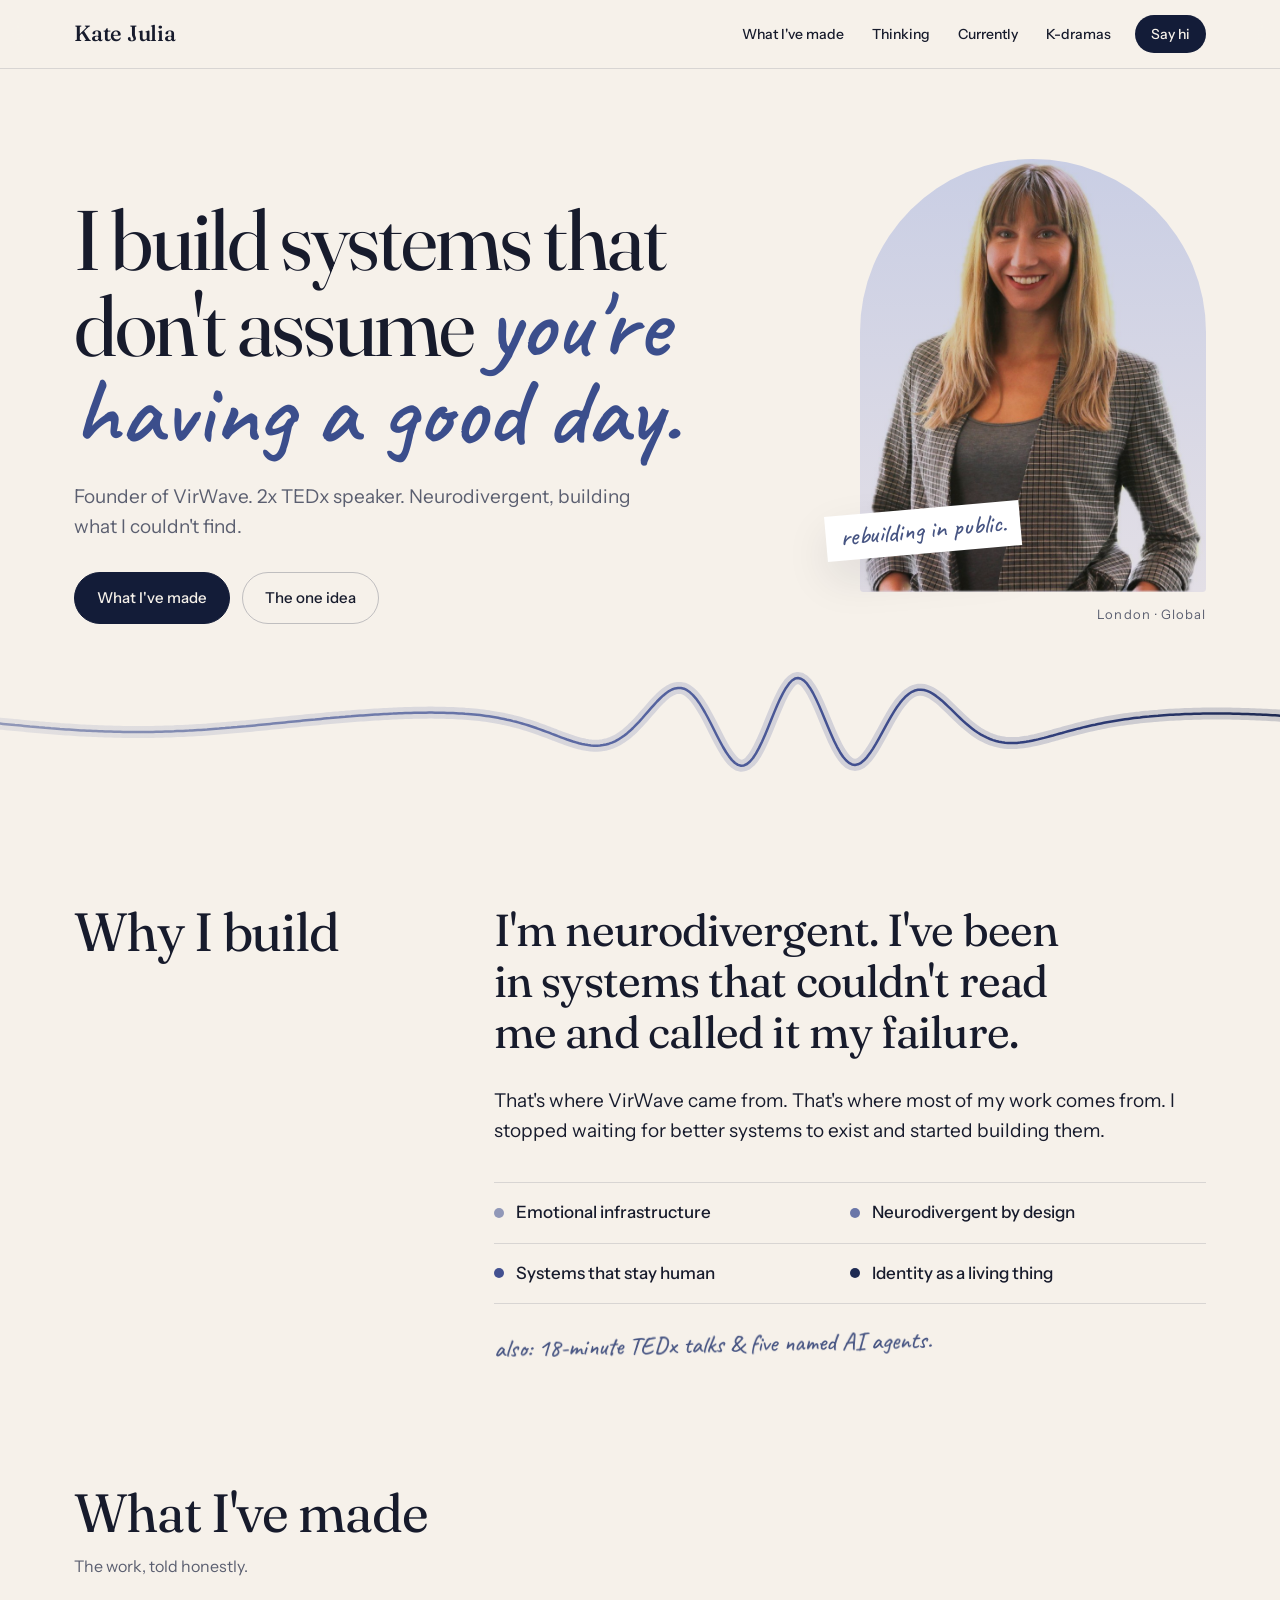
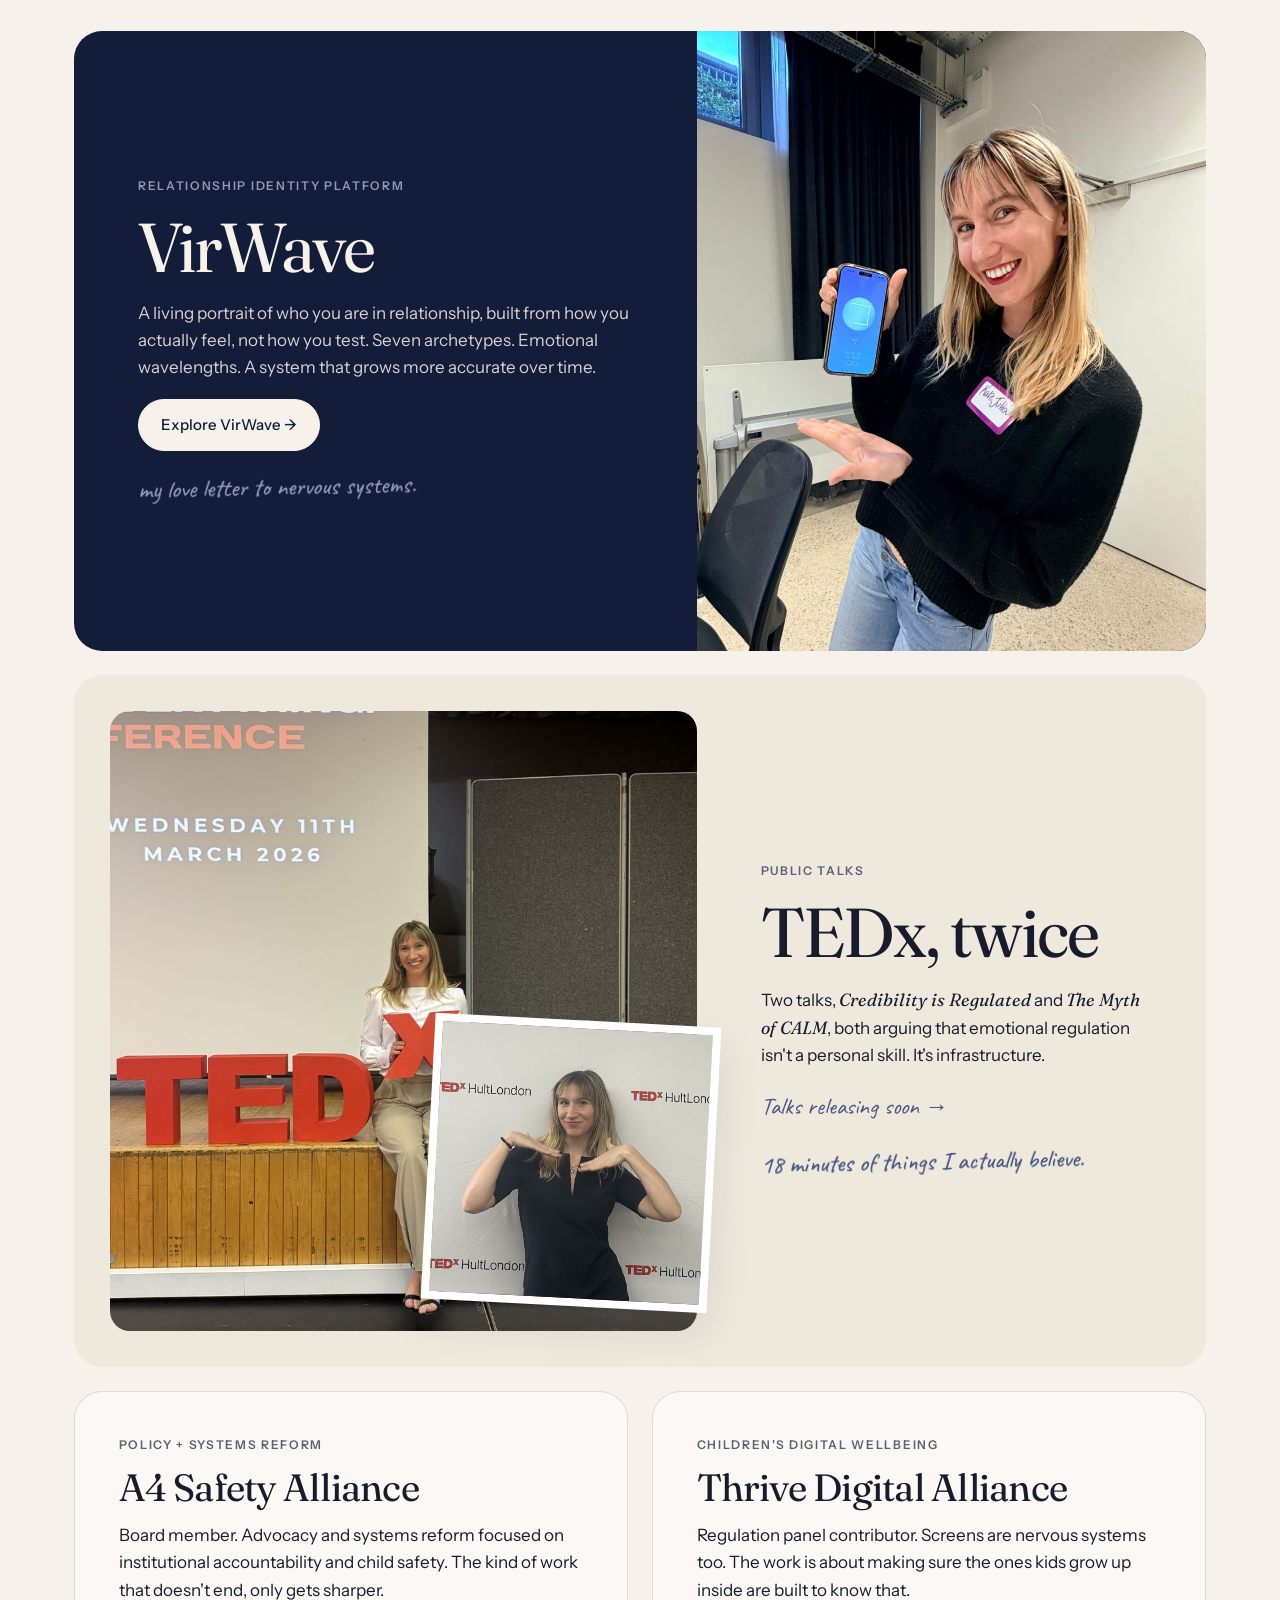
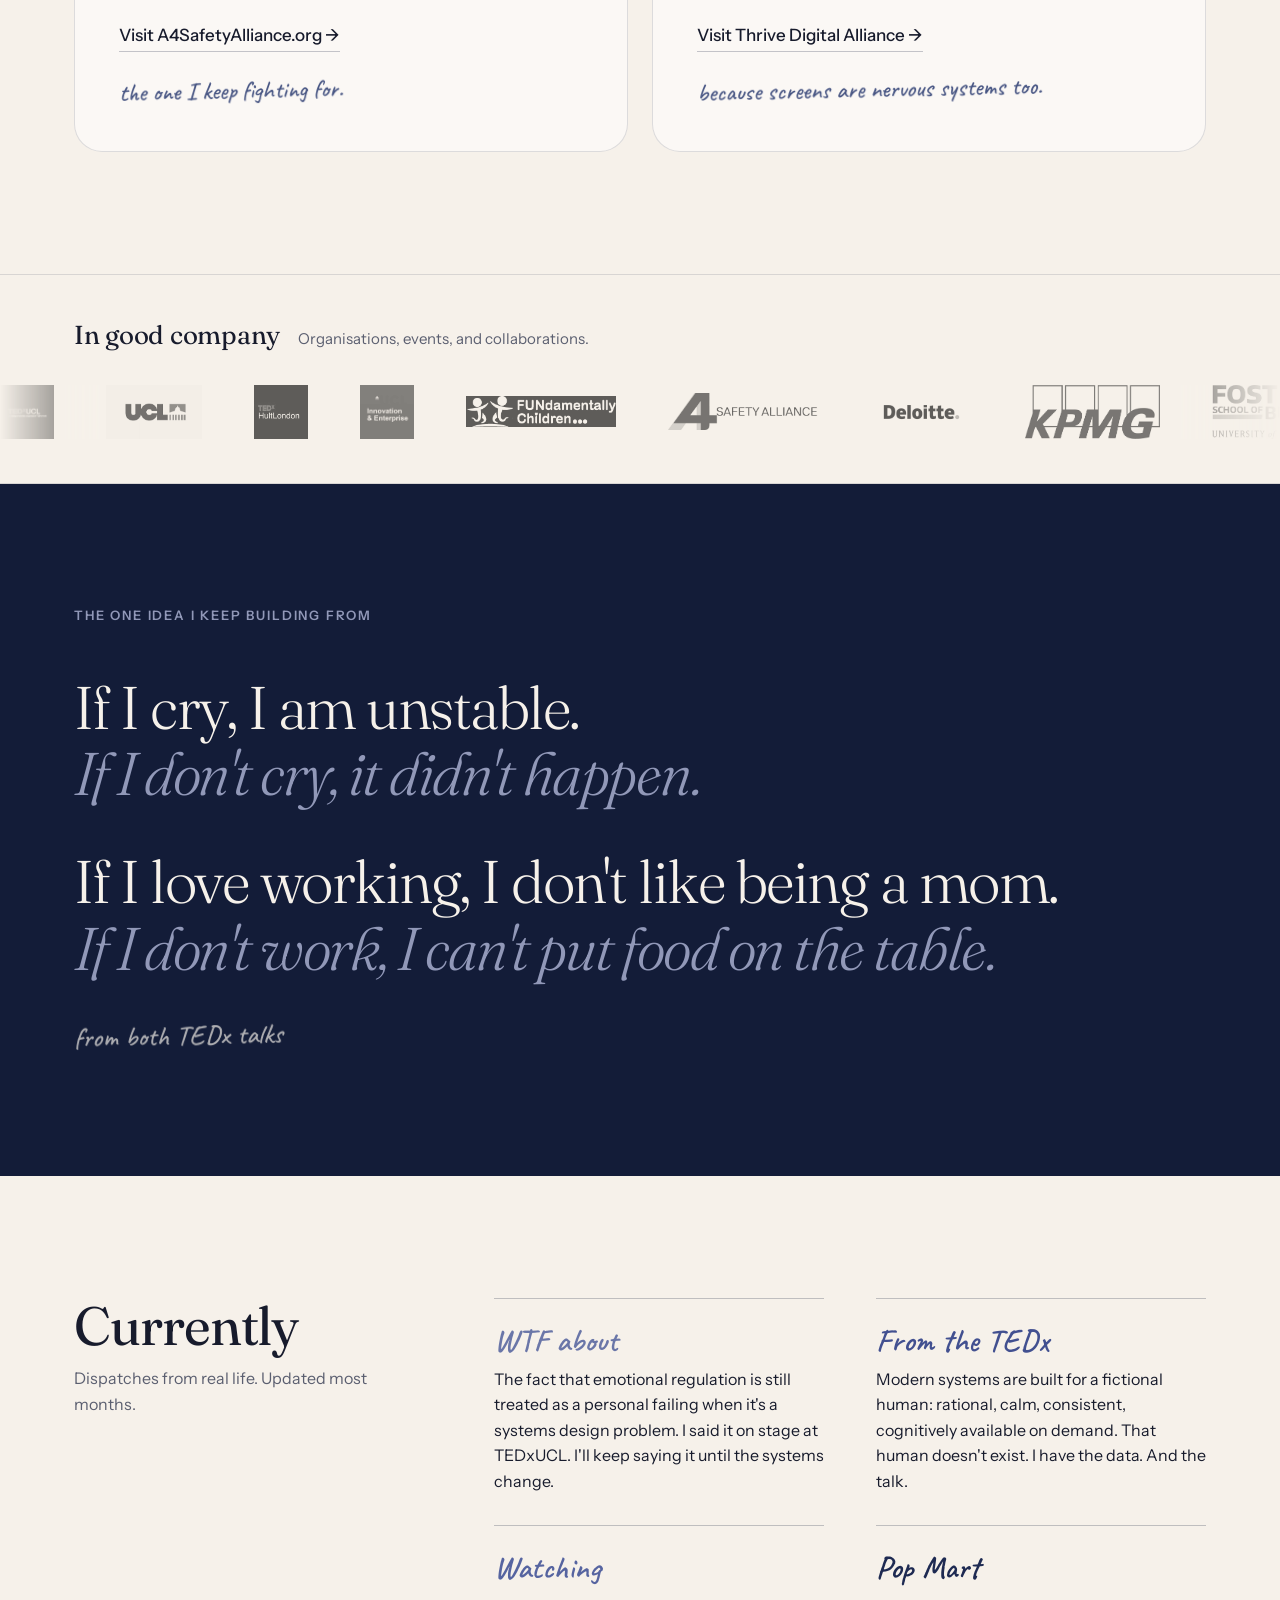
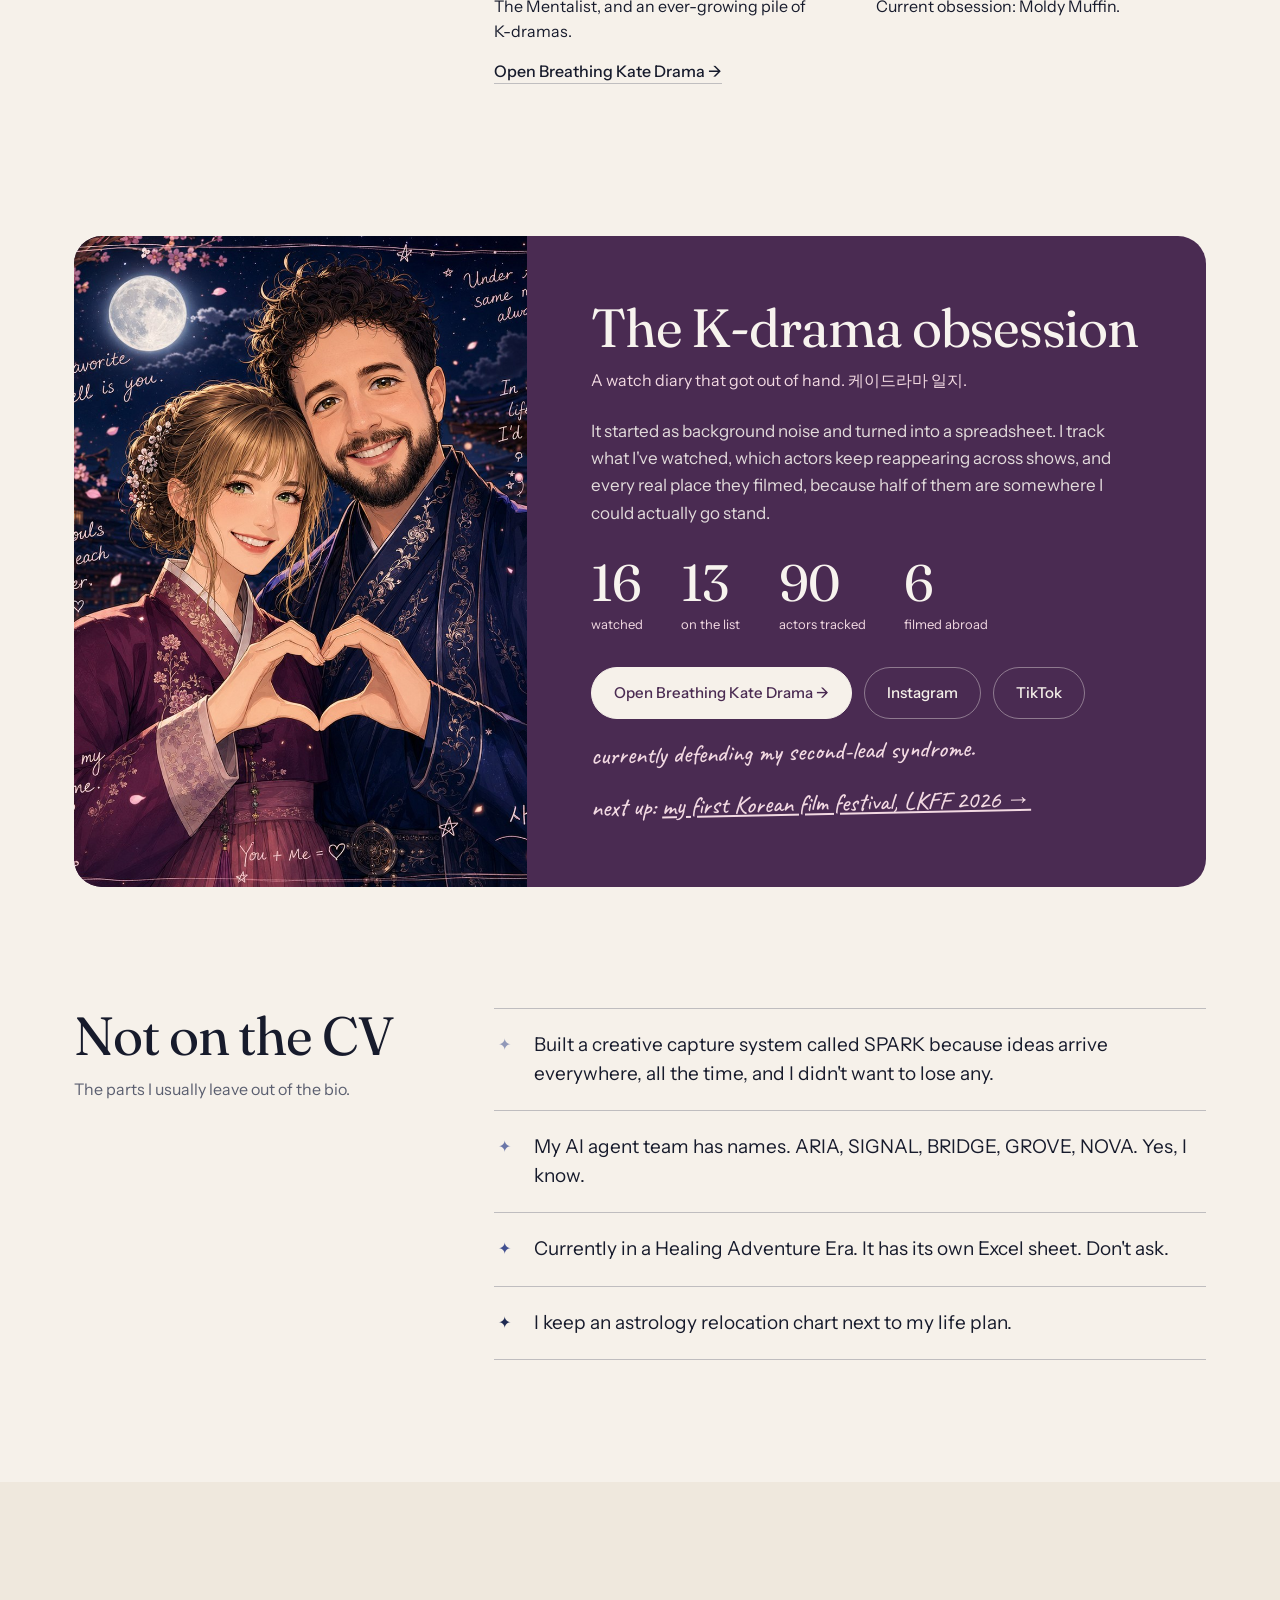
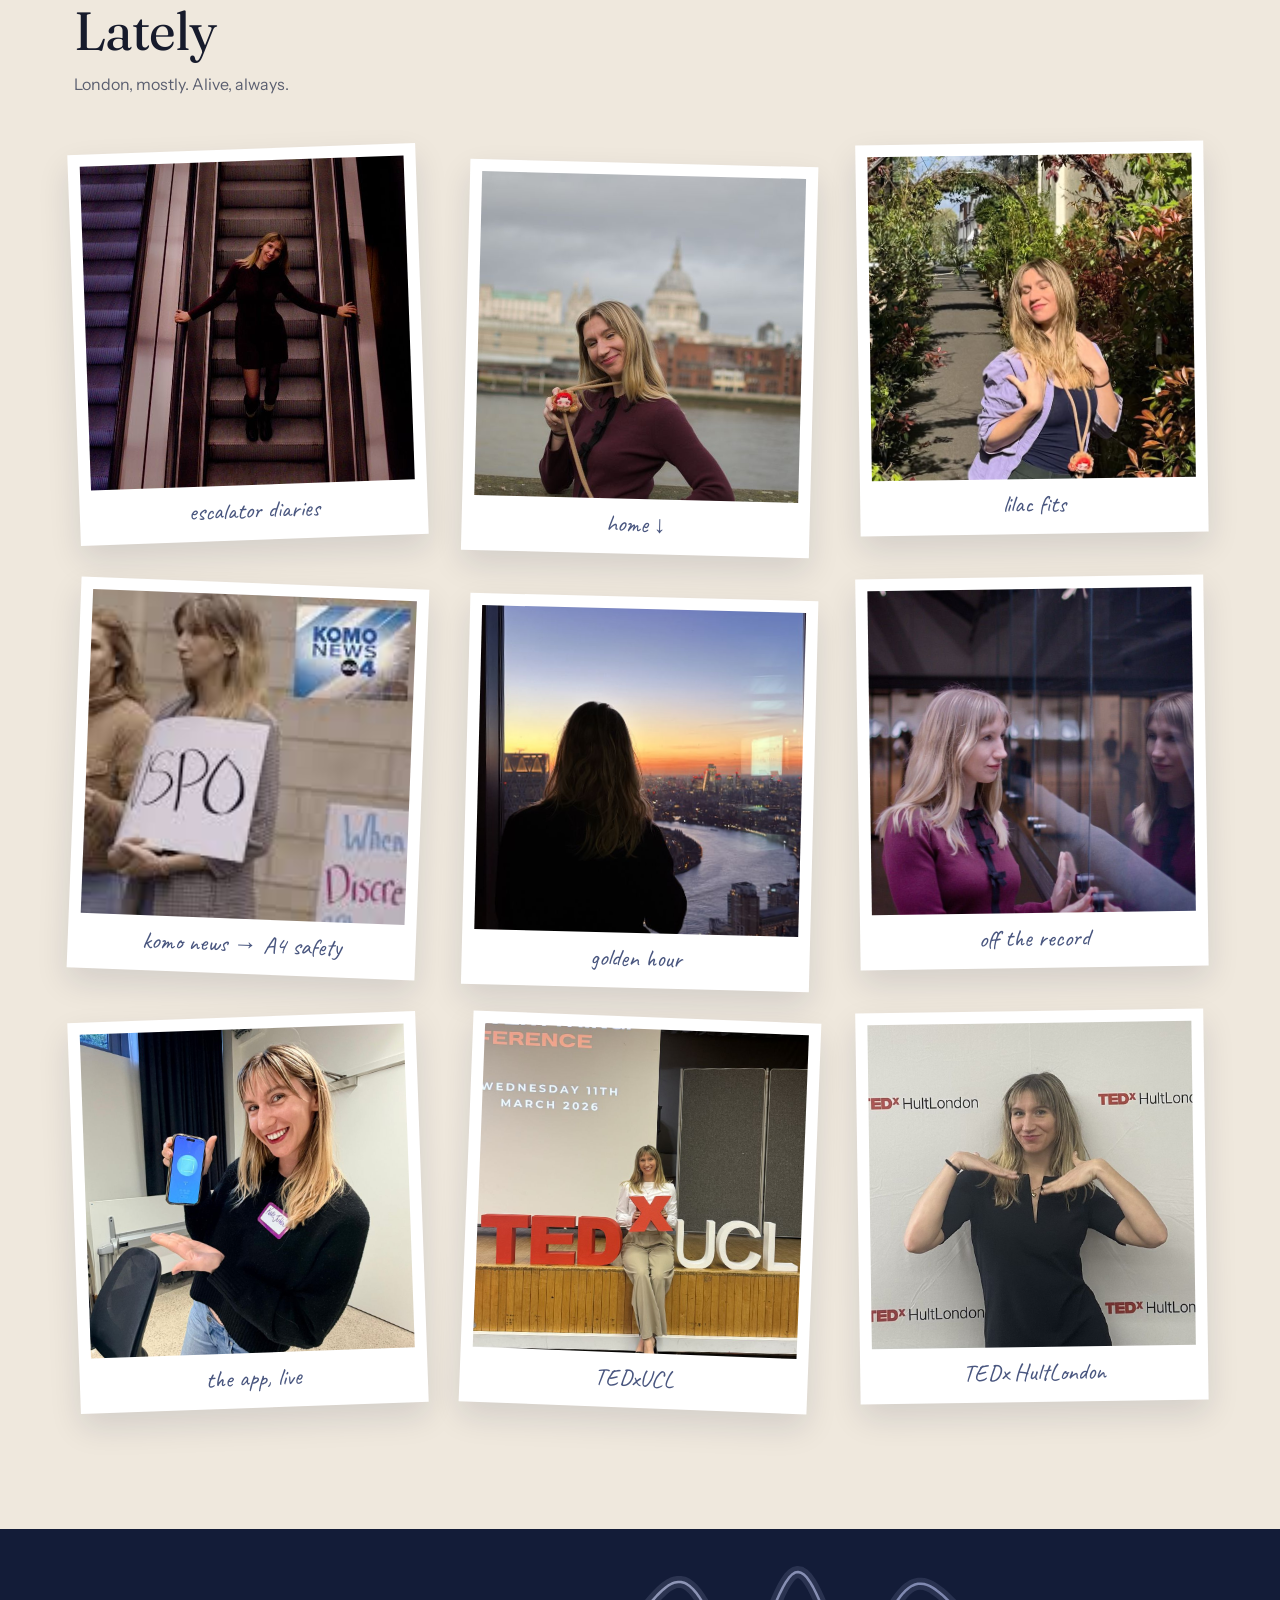
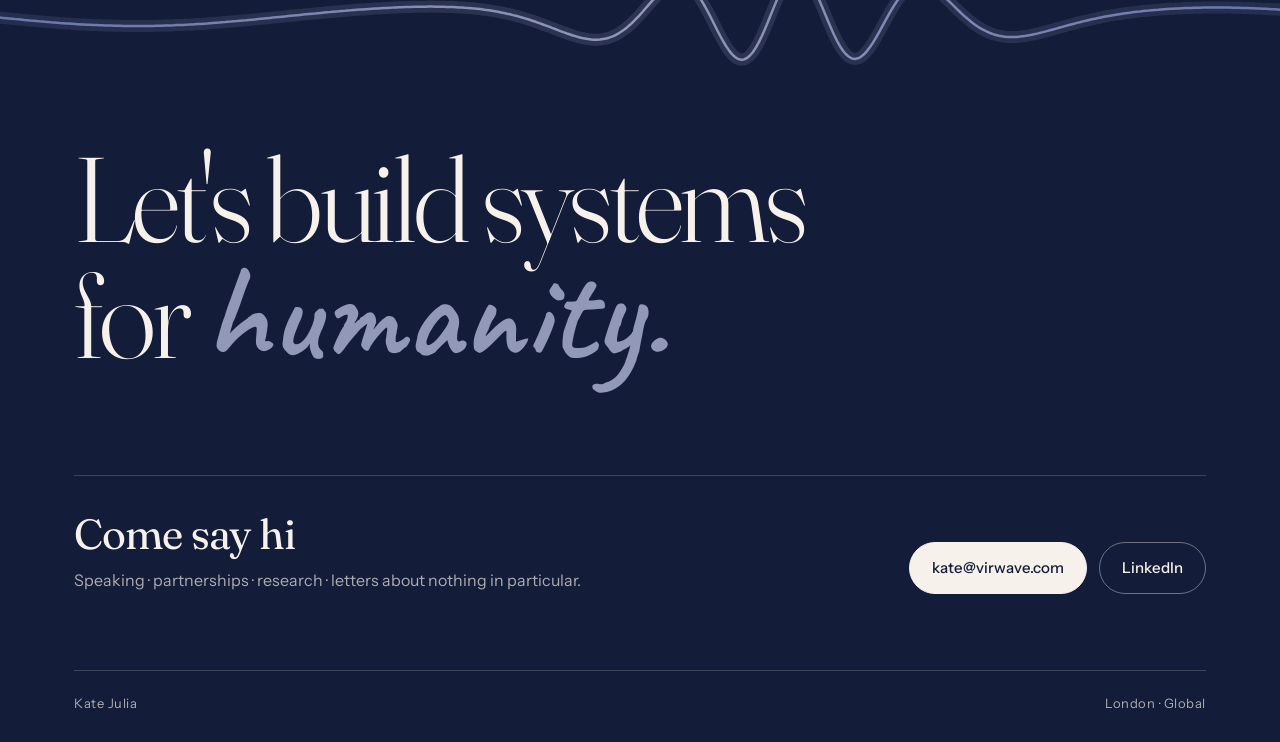
==== commit c5d76cd4: "Add @breathingkate_drama Instagram and TikTok links to homepage K-drama section and K-drama page Co-" ====
--- a/index.html
+++ b/index.html
@@ -332,6 +332,8 @@
 
               <div class="actions">
                 <a class="btn btn-light" href="./kdrama.html">Open Breathing Kate Drama →</a>
+                <a class="btn btn-ghost-light" href="https://www.instagram.com/breathingkate_drama/" target="_blank" rel="noopener noreferrer">Instagram</a>
+                <a class="btn btn-ghost-light" href="https://www.tiktok.com/@breathingkate_drama" target="_blank" rel="noopener noreferrer">TikTok</a>
               </div>
 
               <p class="handnote">
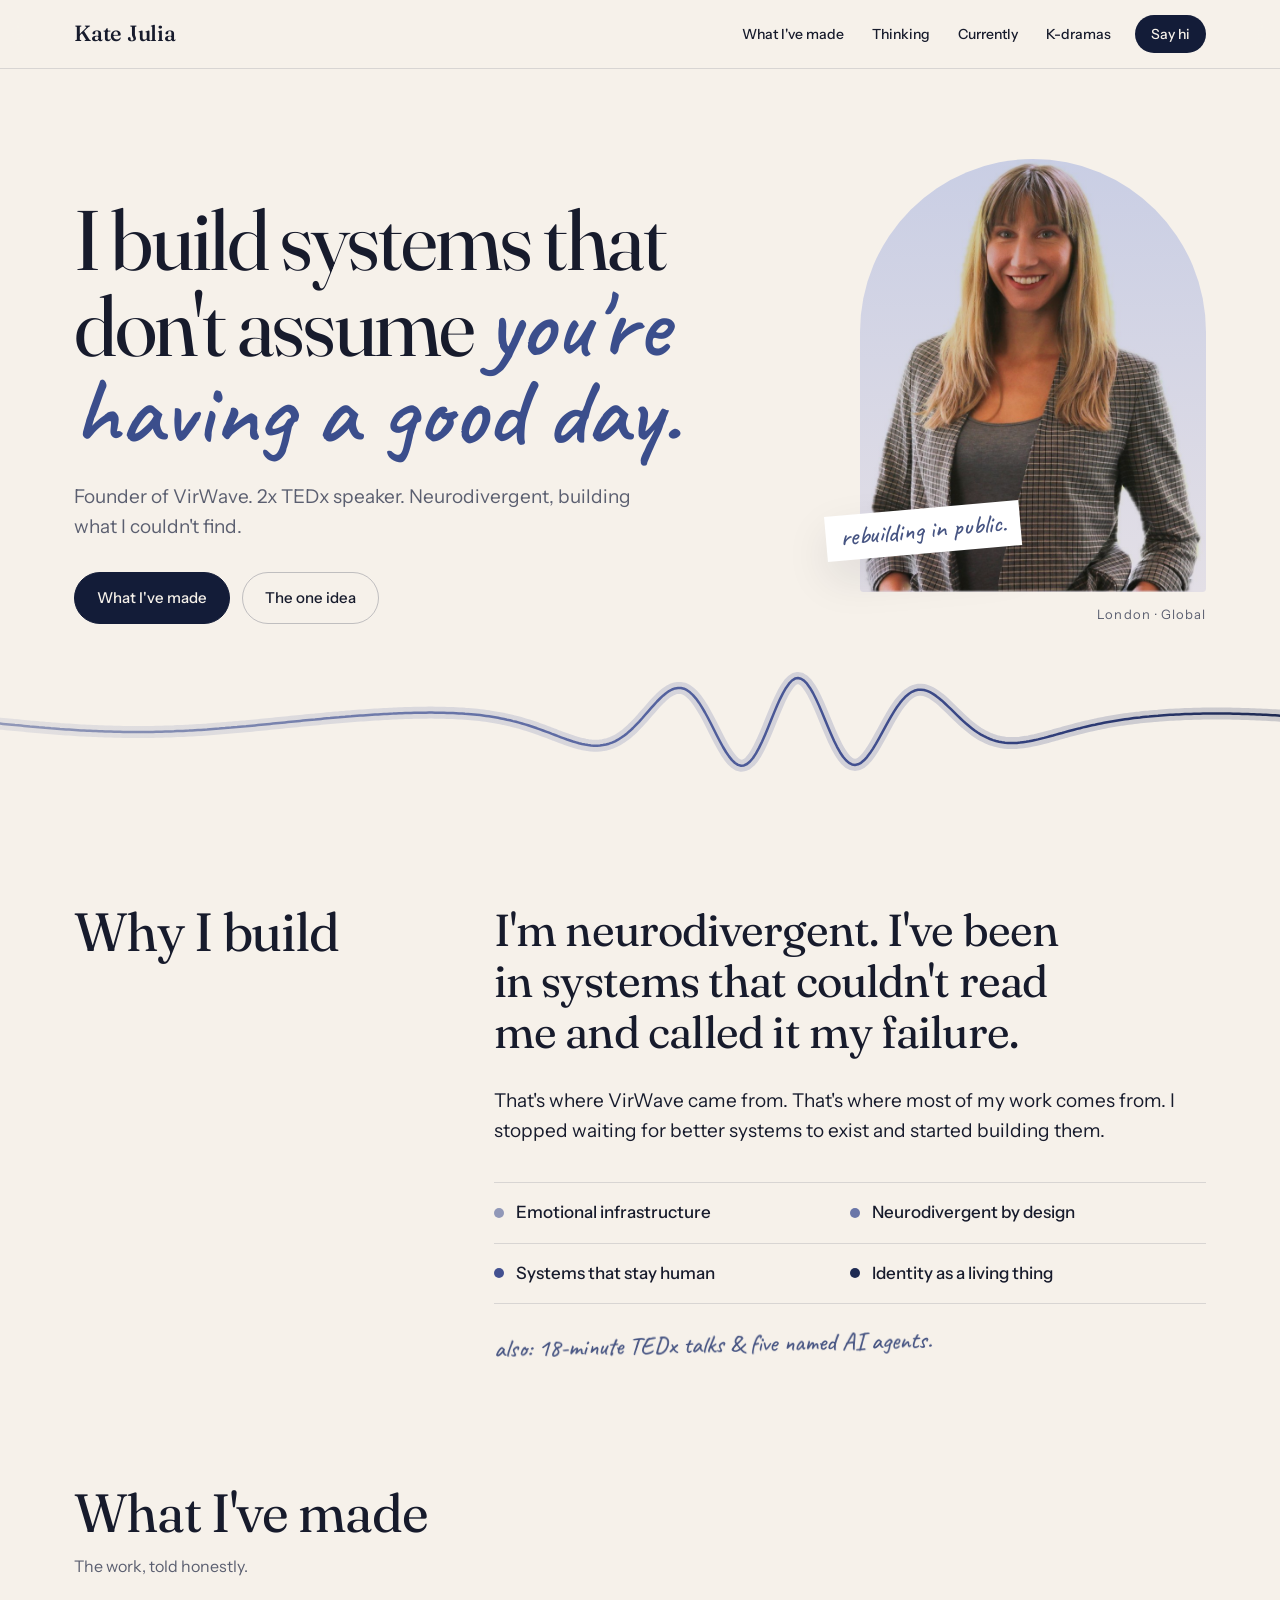
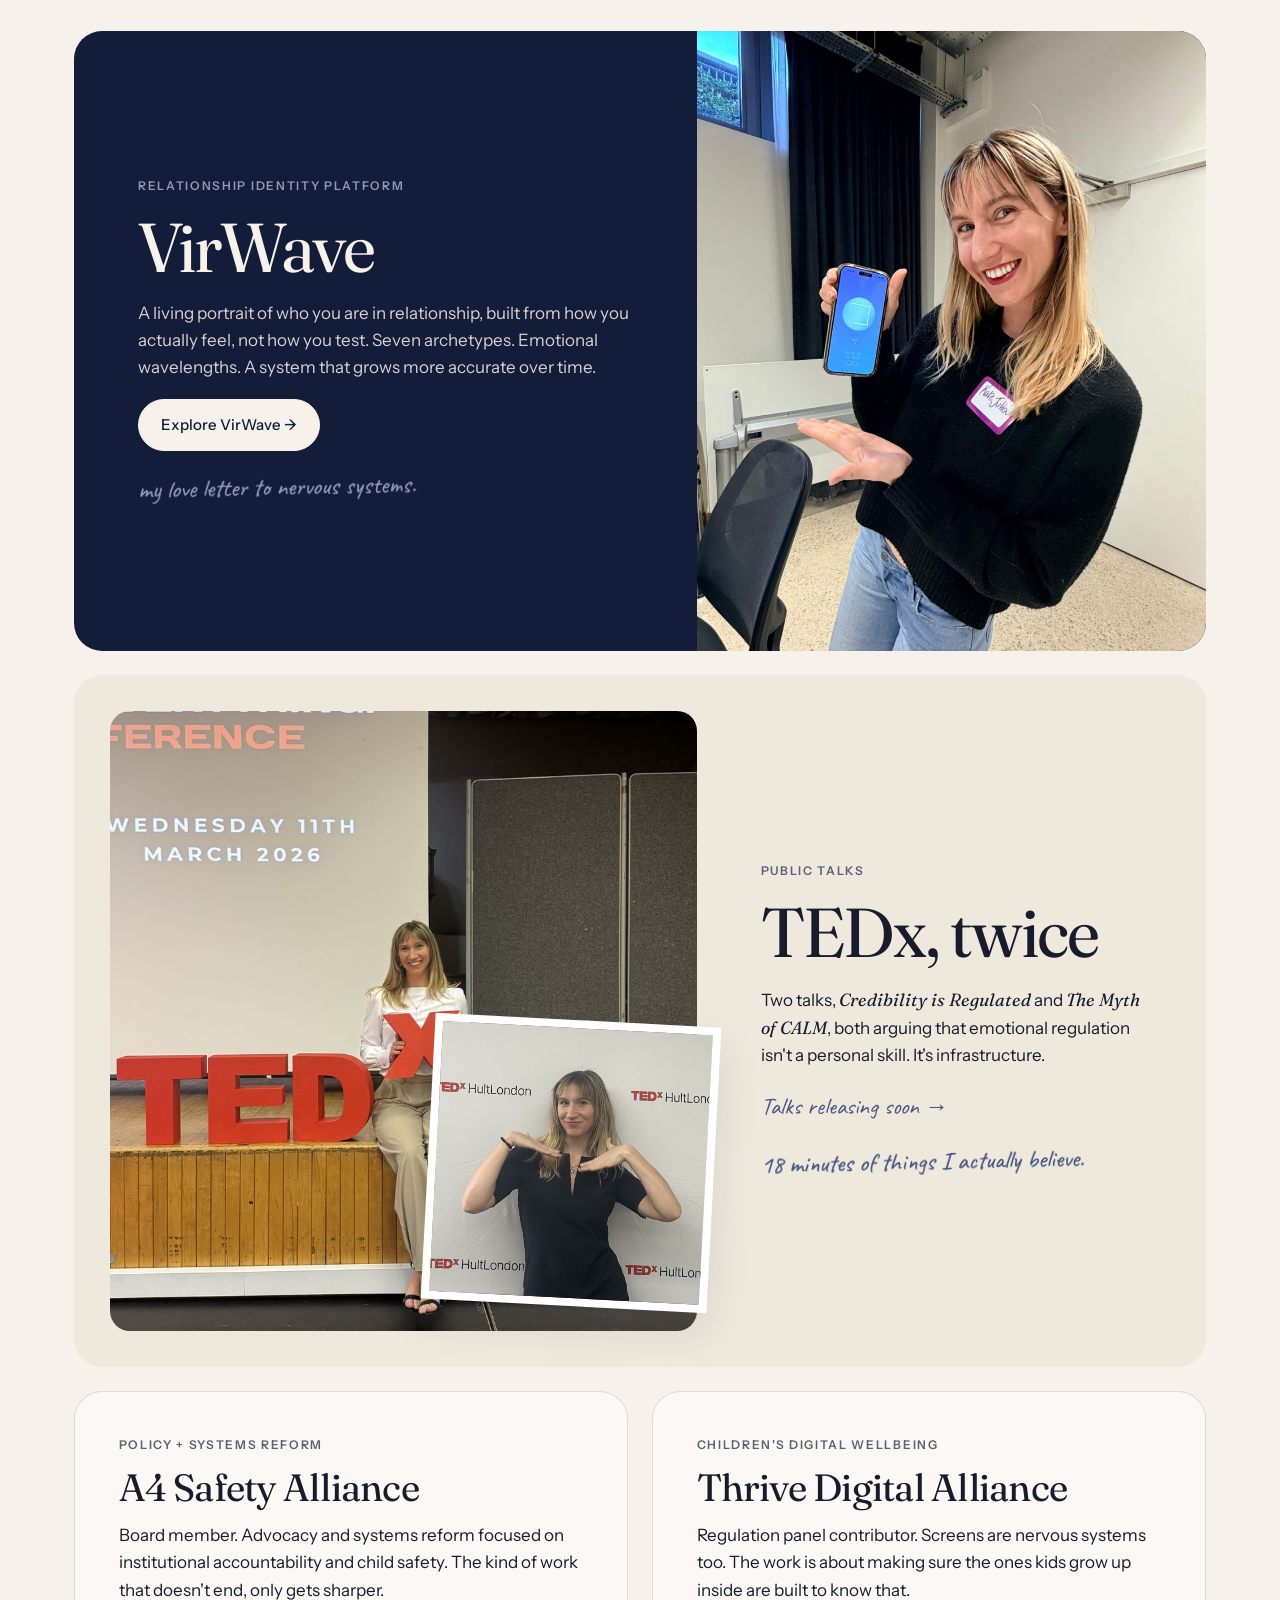
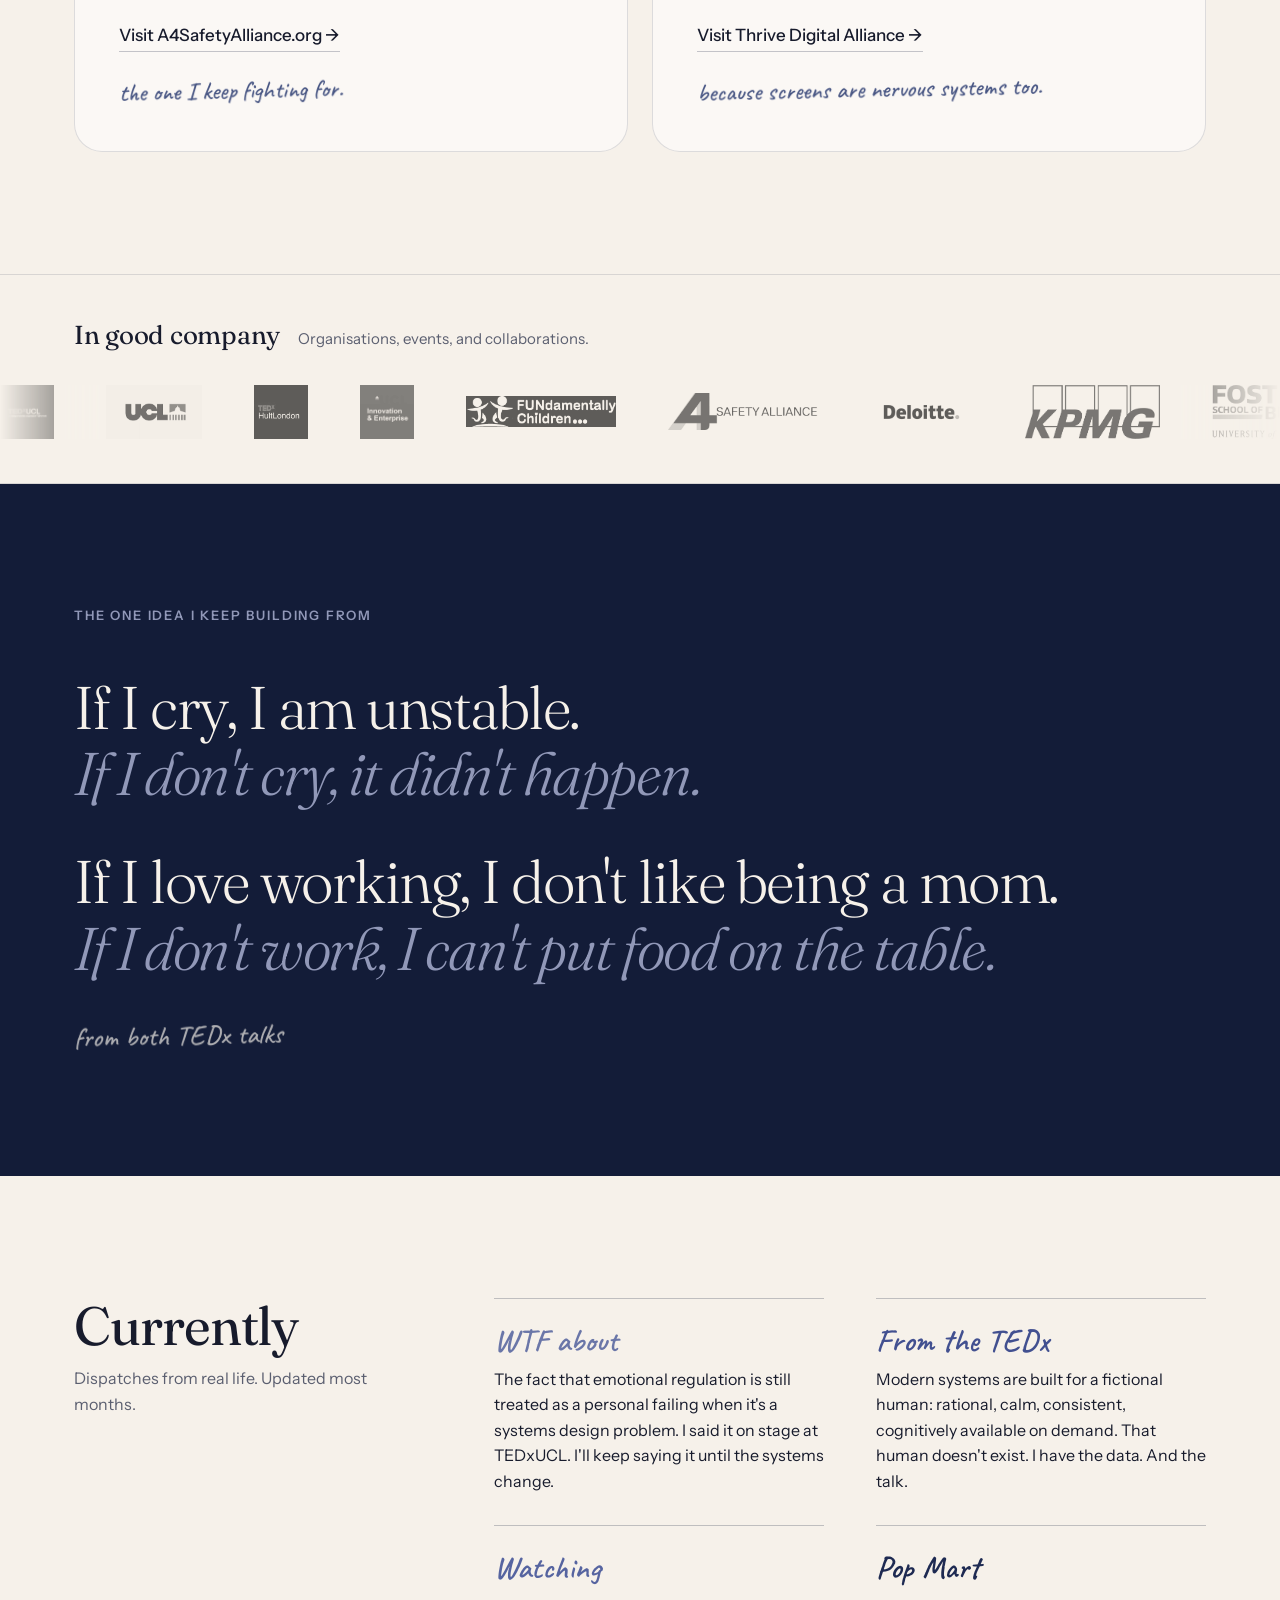
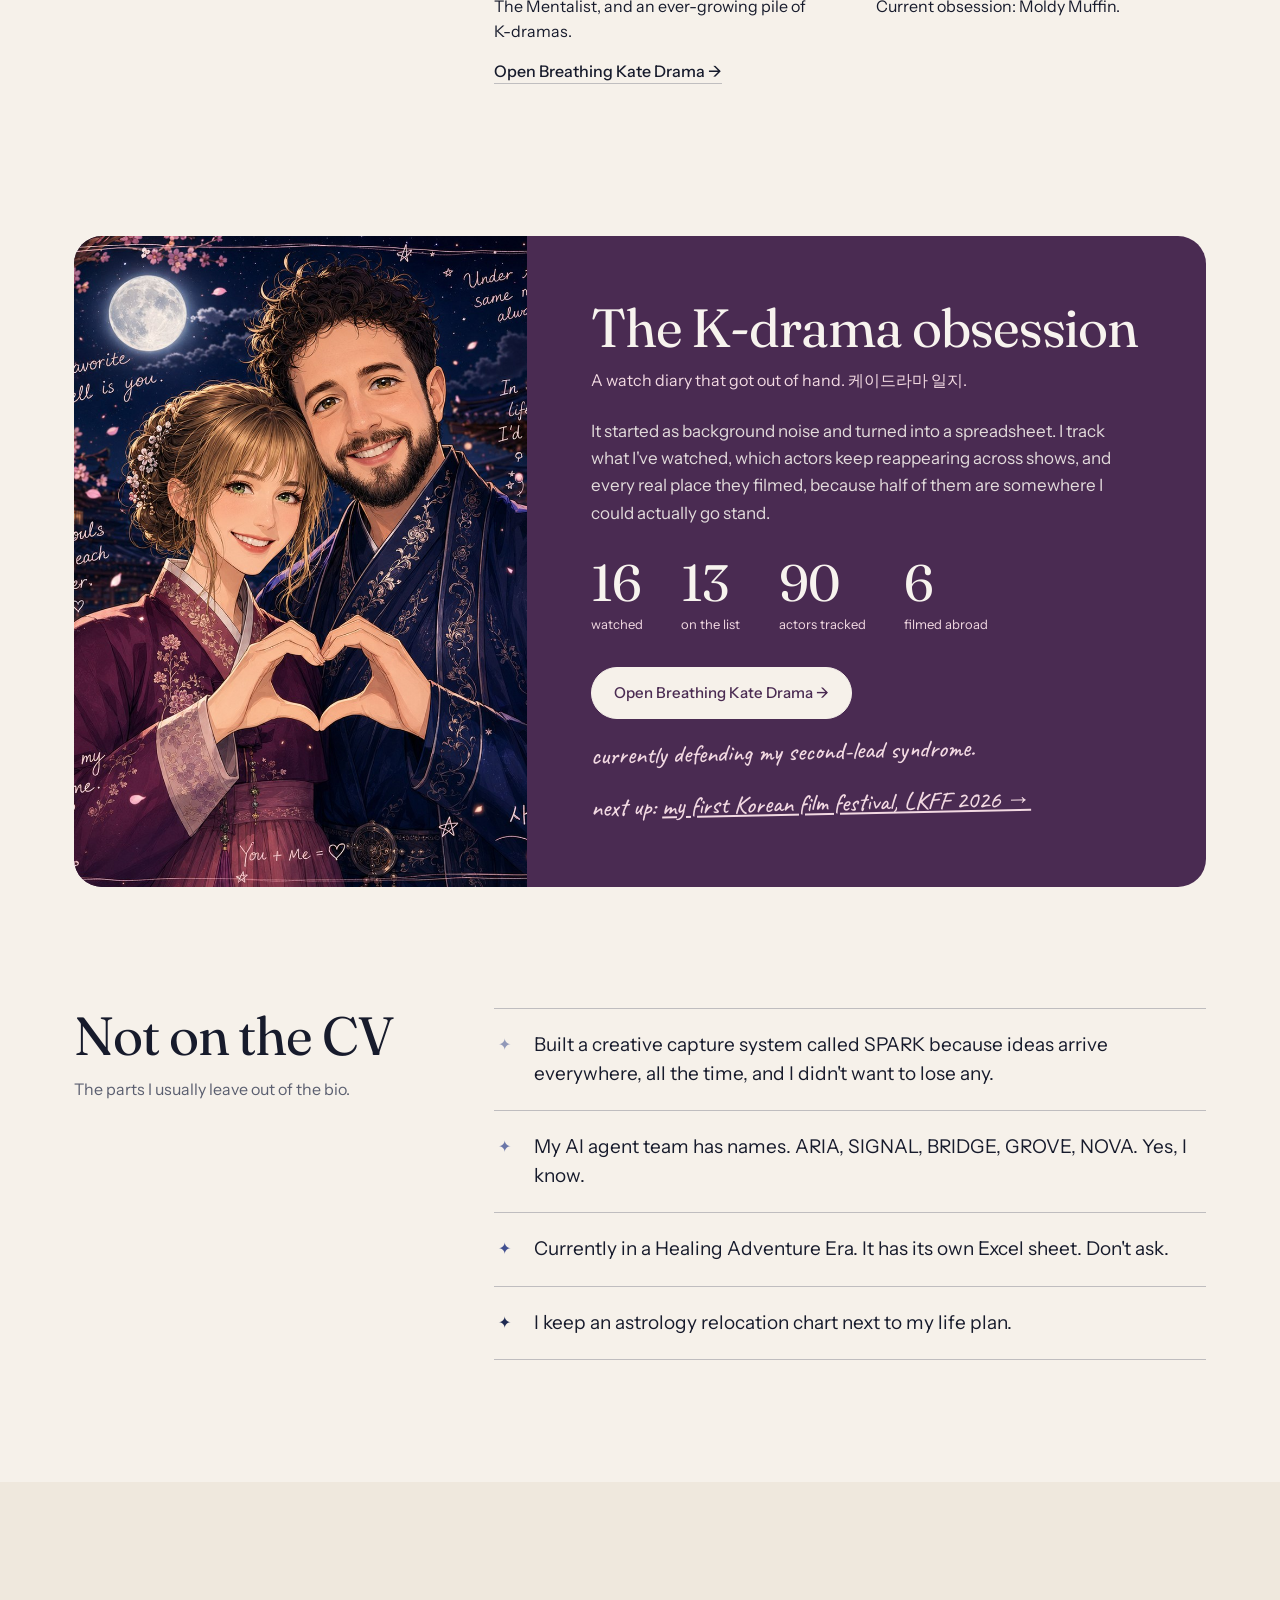
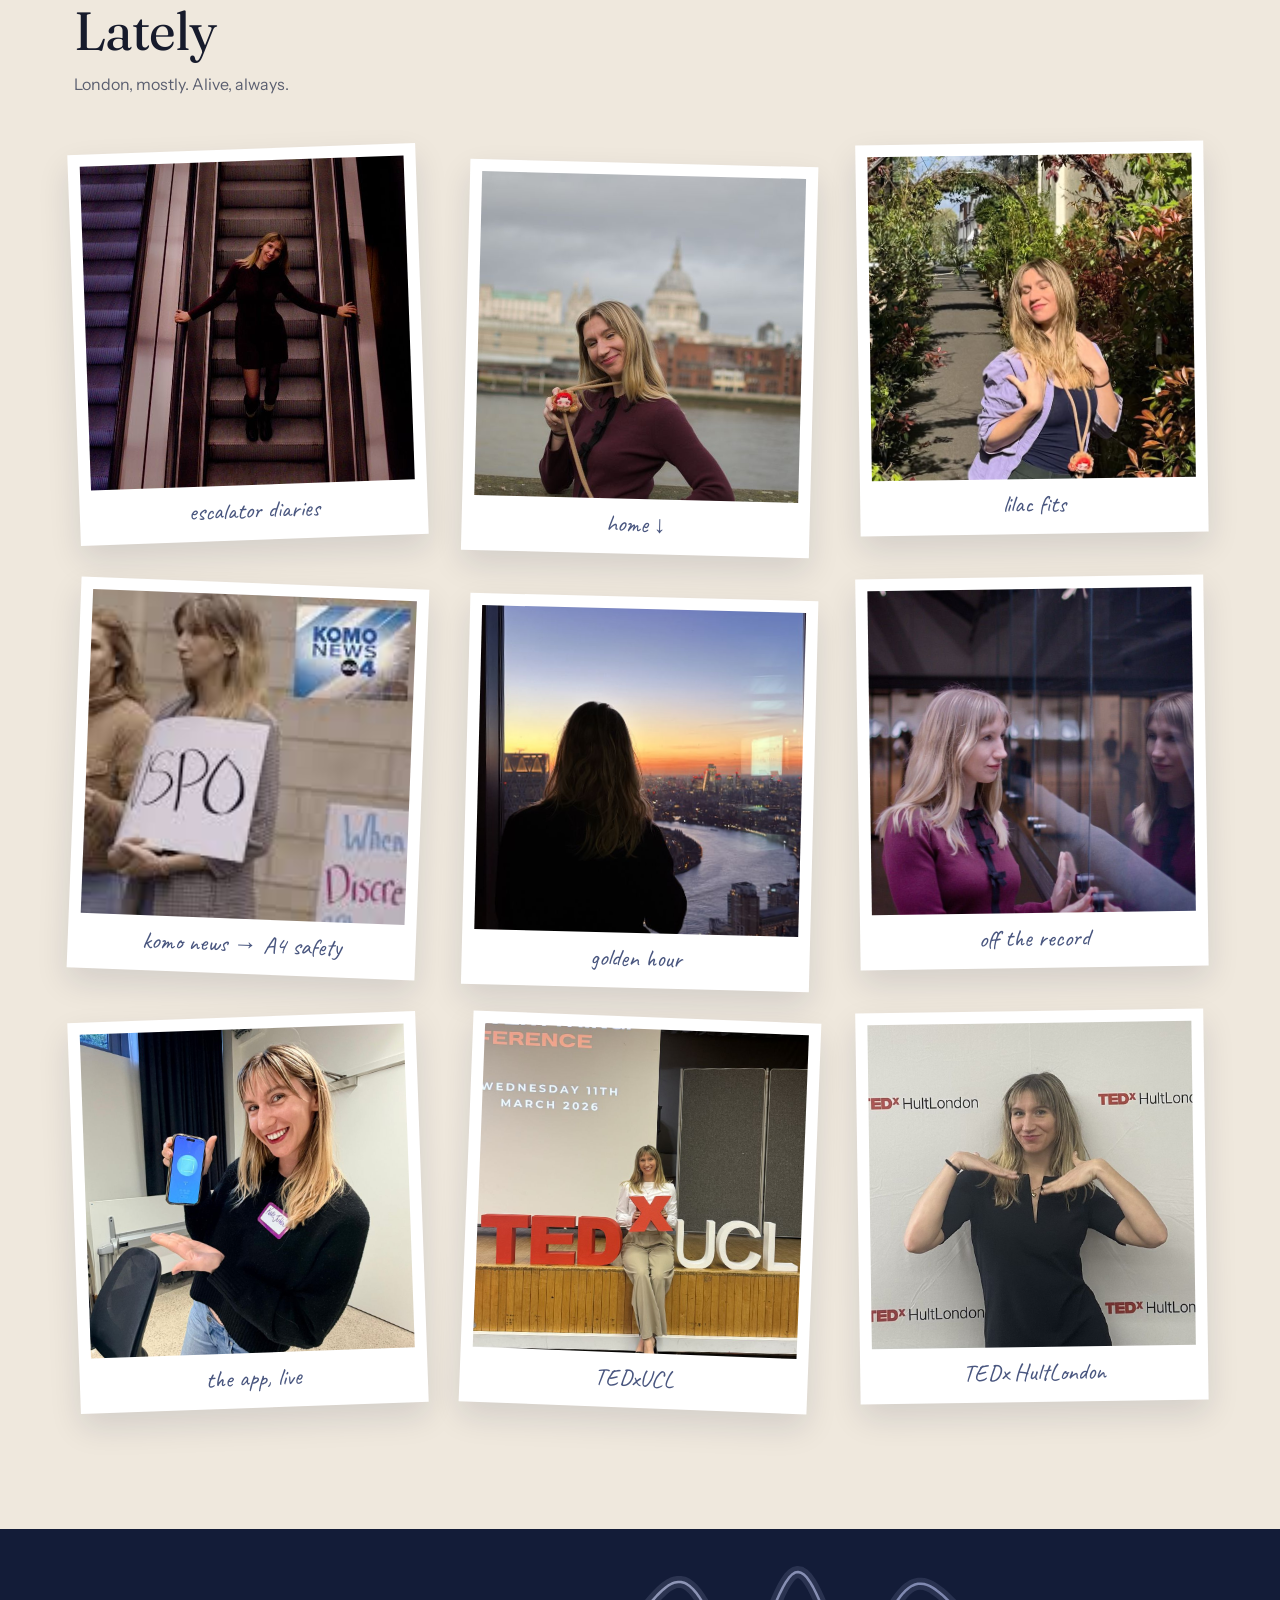
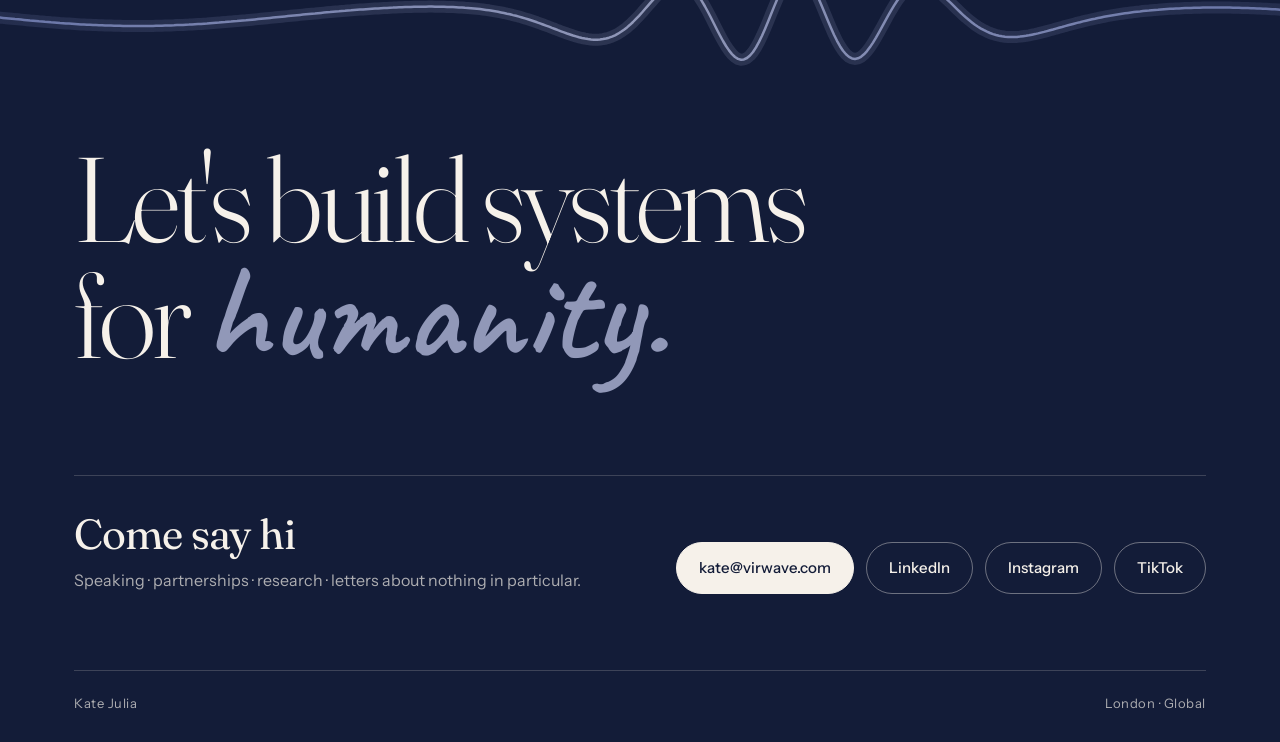
==== commit 82e45a40: "Homepage: move Instagram and TikTok links to the Come say hi contact area Co-Authored-By: Claude Opu" ====
--- a/index.html
+++ b/index.html
@@ -332,8 +332,6 @@
 
               <div class="actions">
                 <a class="btn btn-light" href="./kdrama.html">Open Breathing Kate Drama →</a>
-                <a class="btn btn-ghost-light" href="https://www.instagram.com/breathingkate_drama/" target="_blank" rel="noopener noreferrer">Instagram</a>
-                <a class="btn btn-ghost-light" href="https://www.tiktok.com/@breathingkate_drama" target="_blank" rel="noopener noreferrer">TikTok</a>
               </div>
 
               <p class="handnote">
@@ -486,6 +484,8 @@
             <div class="actions">
               <a class="btn btn-light" href="mailto:kate@virwave.com">kate@virwave.com</a>
               <a class="btn btn-ghost-light" href="https://www.linkedin.com/in/kate-julia/" target="_blank" rel="noopener noreferrer">LinkedIn</a>
+              <a class="btn btn-ghost-light" href="https://www.instagram.com/breathingkate_drama/" target="_blank" rel="noopener noreferrer">Instagram</a>
+              <a class="btn btn-ghost-light" href="https://www.tiktok.com/@breathingkate_drama" target="_blank" rel="noopener noreferrer">TikTok</a>
             </div>
           </div>
 
